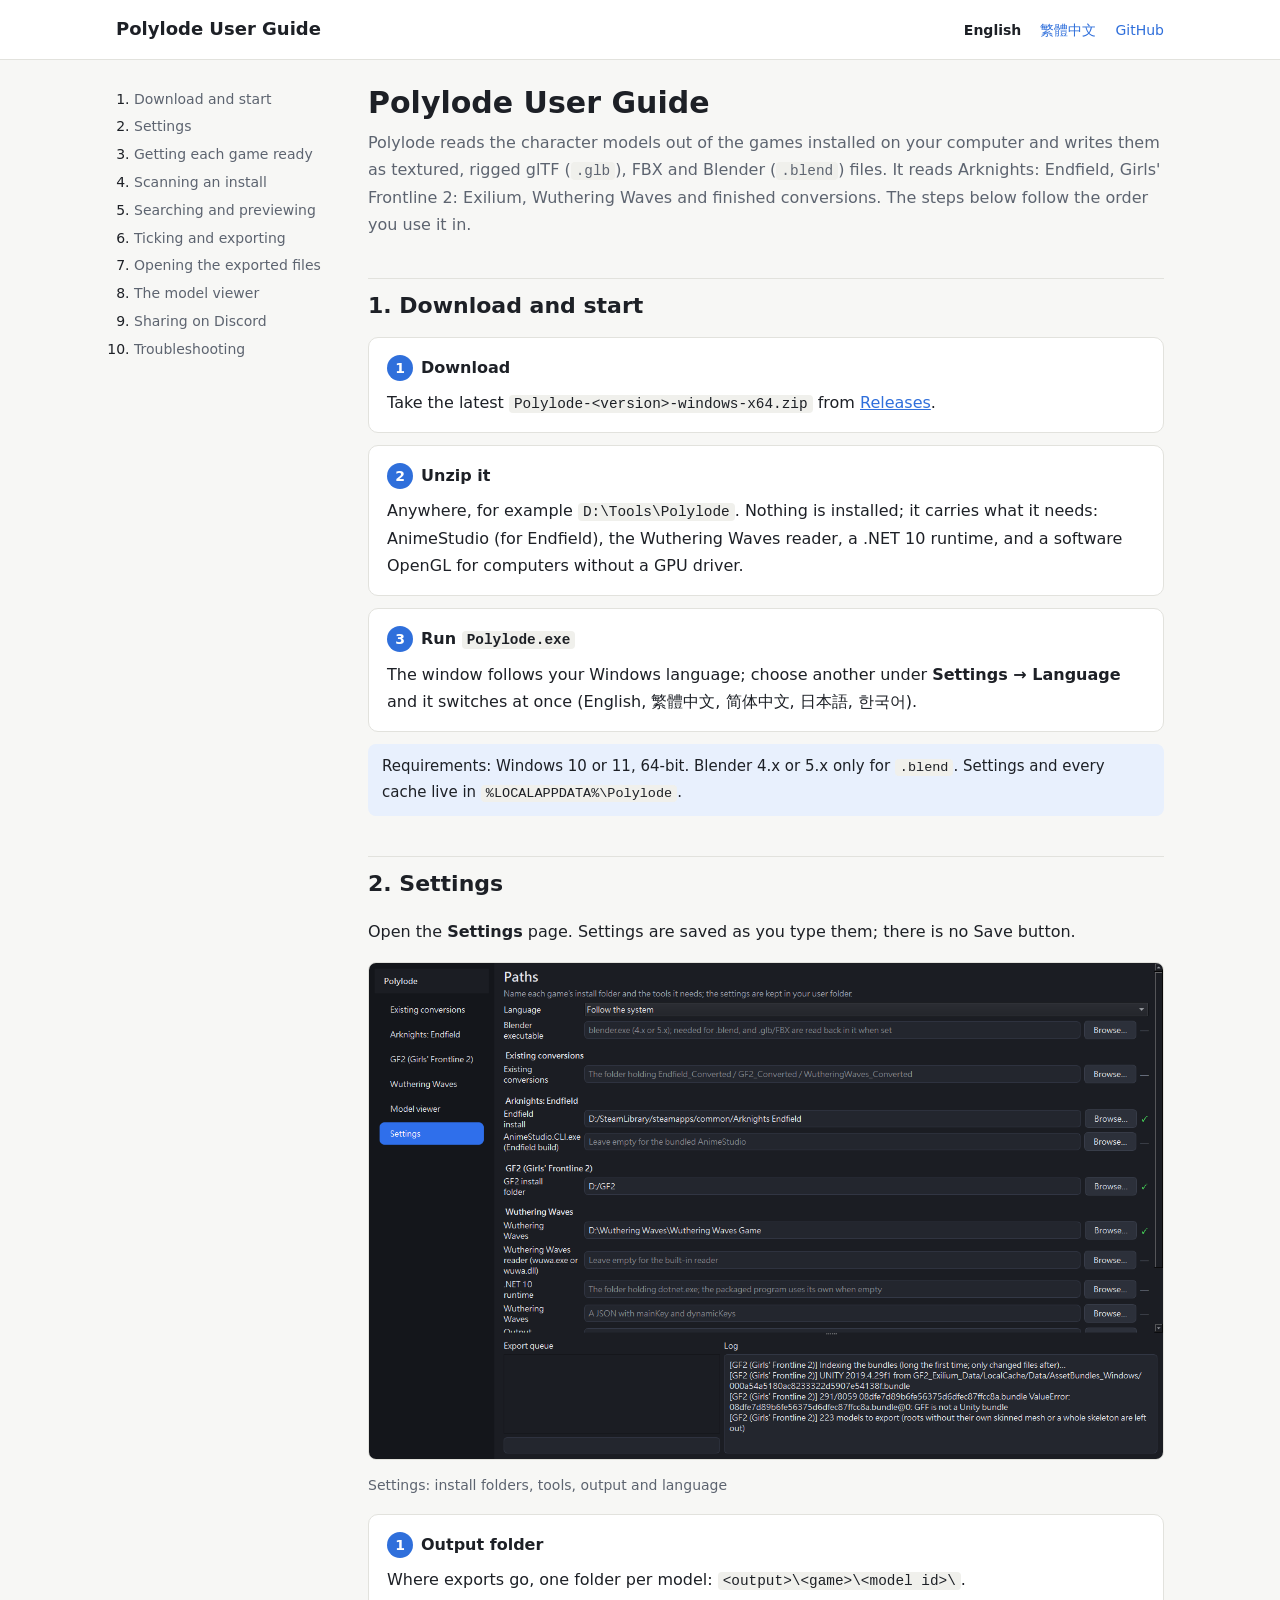
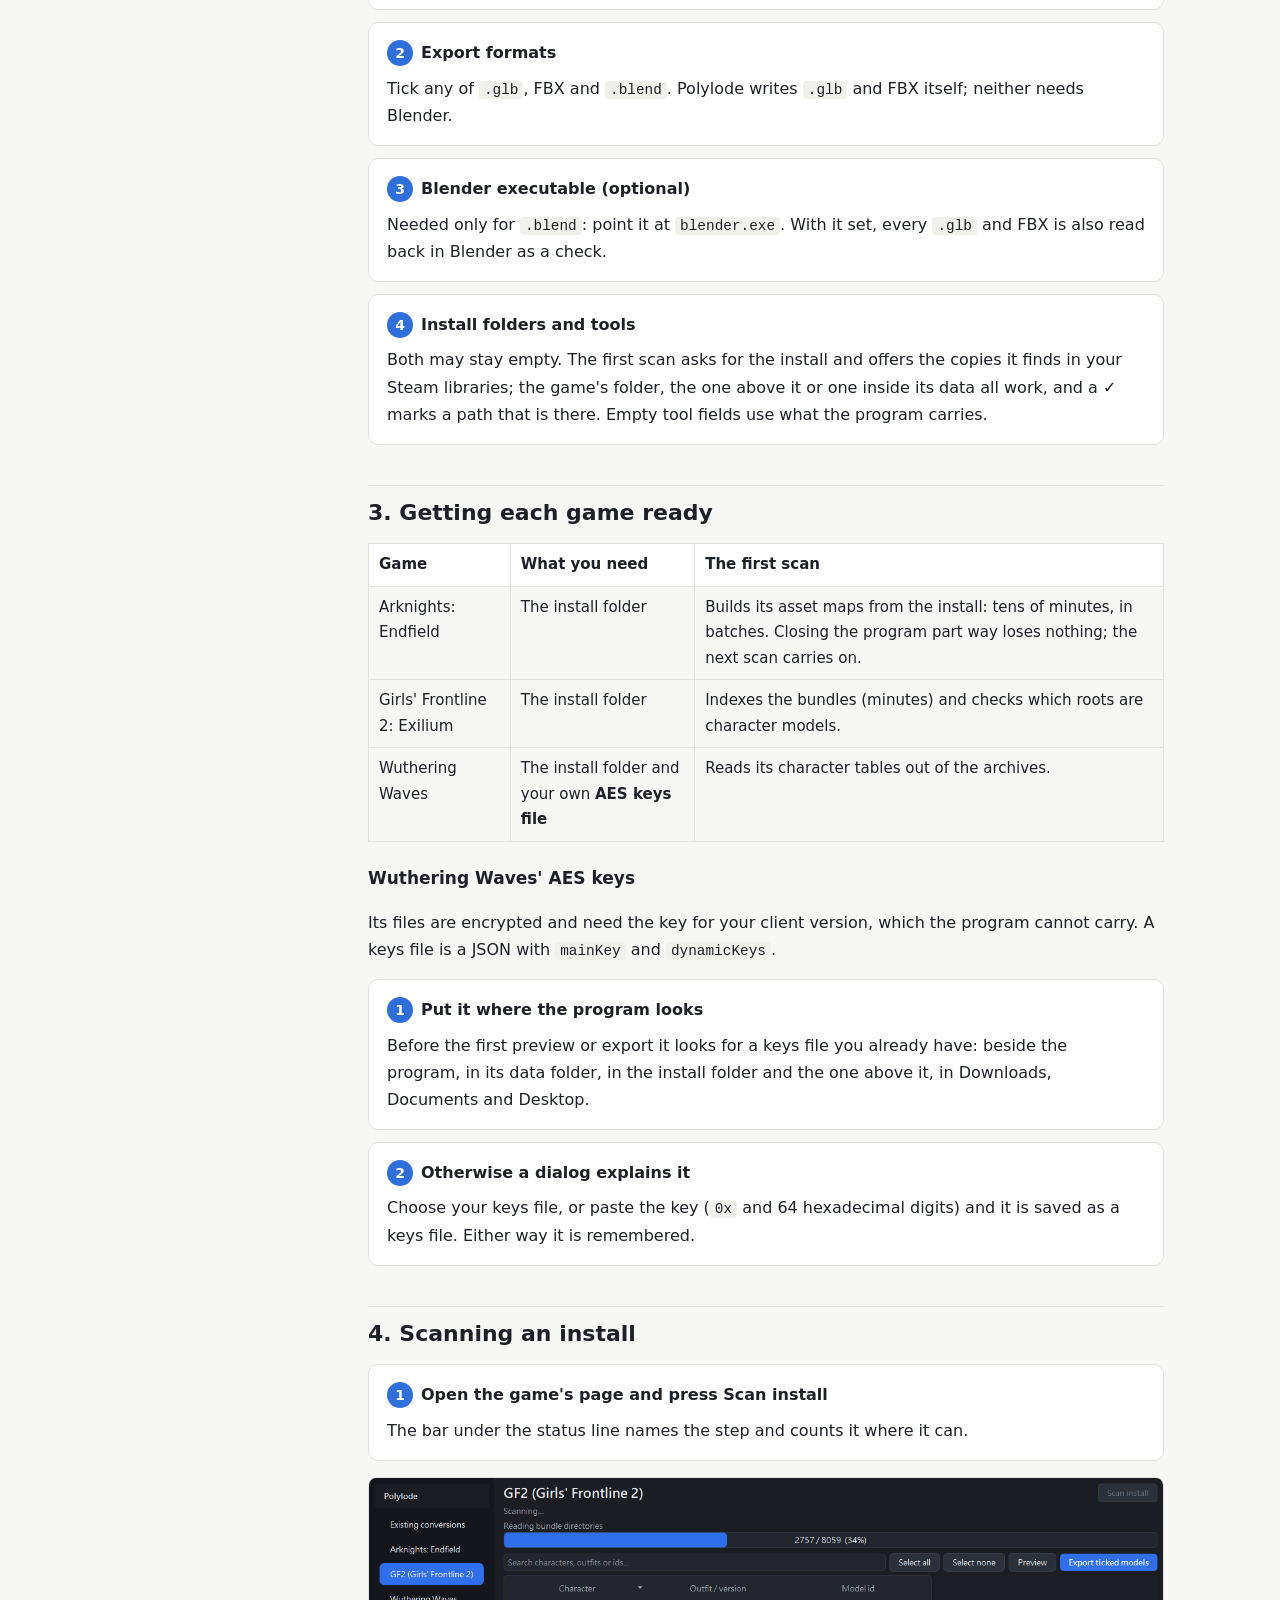
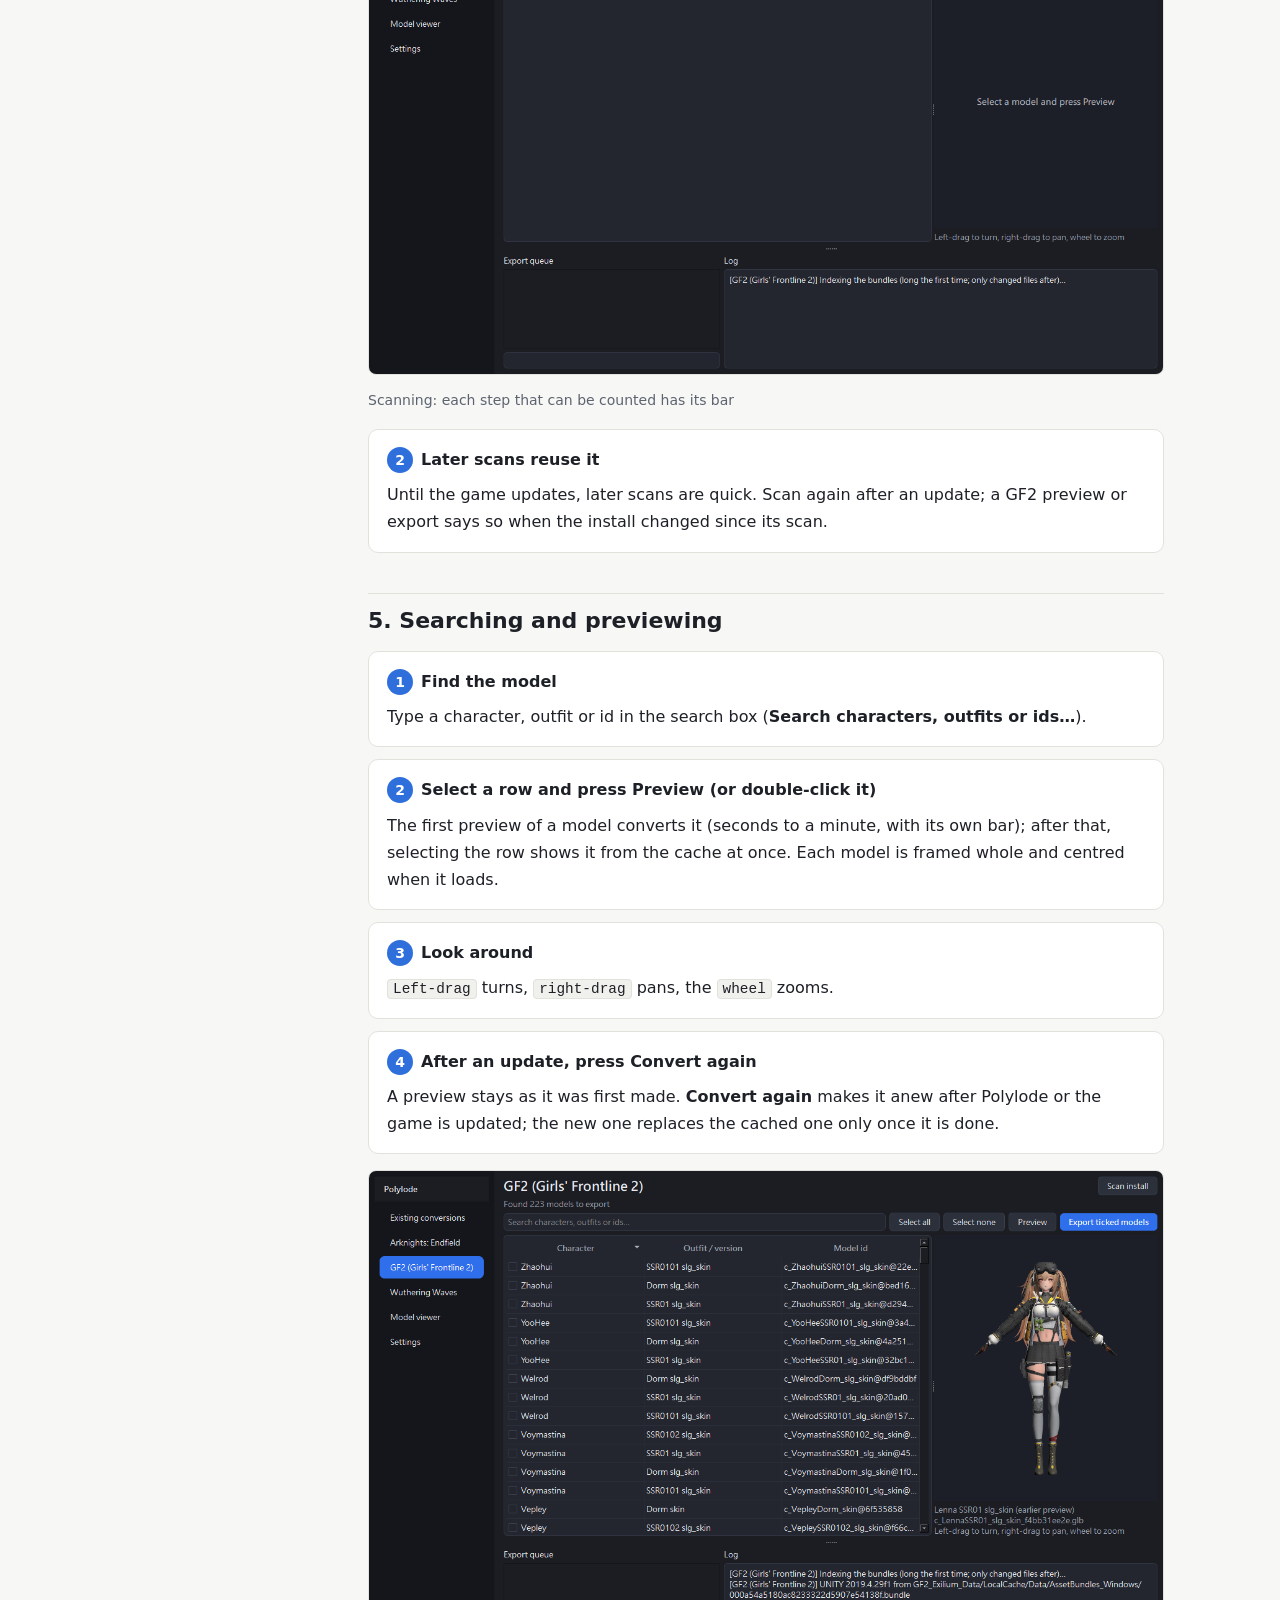
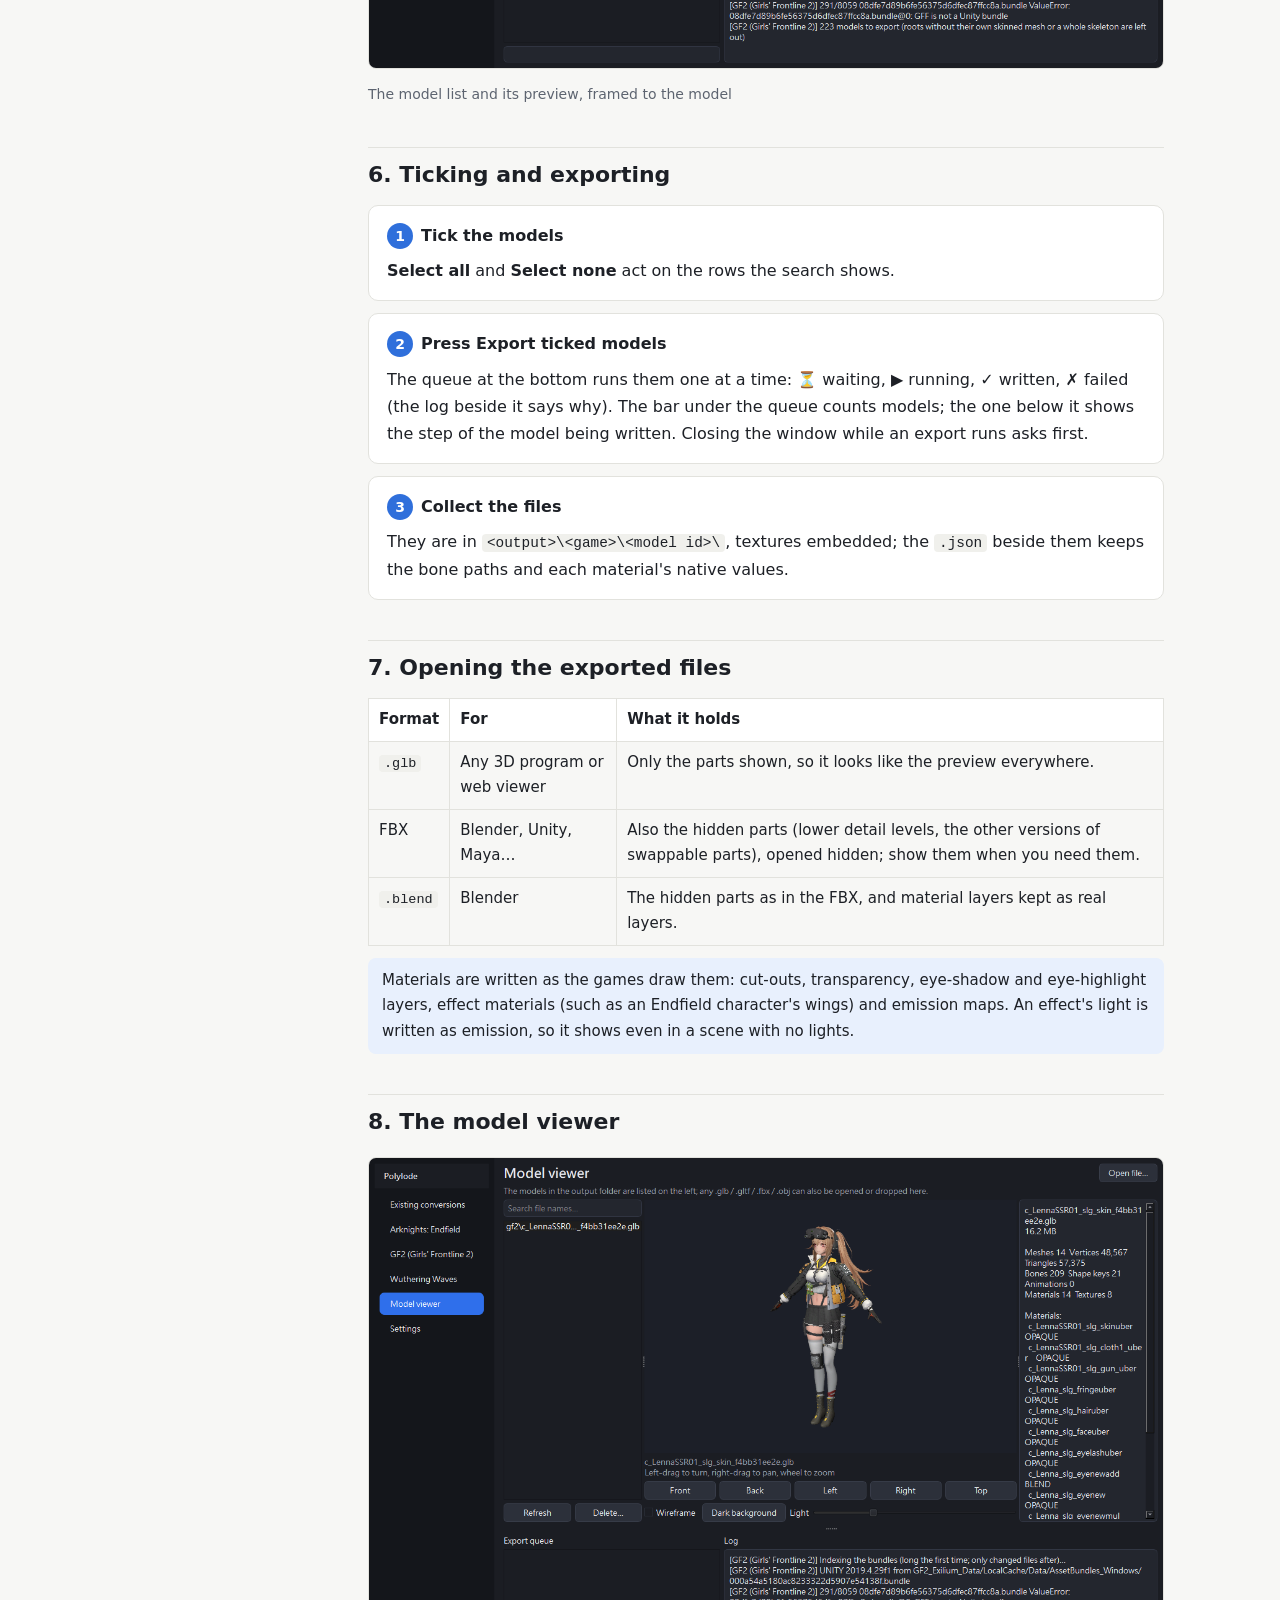
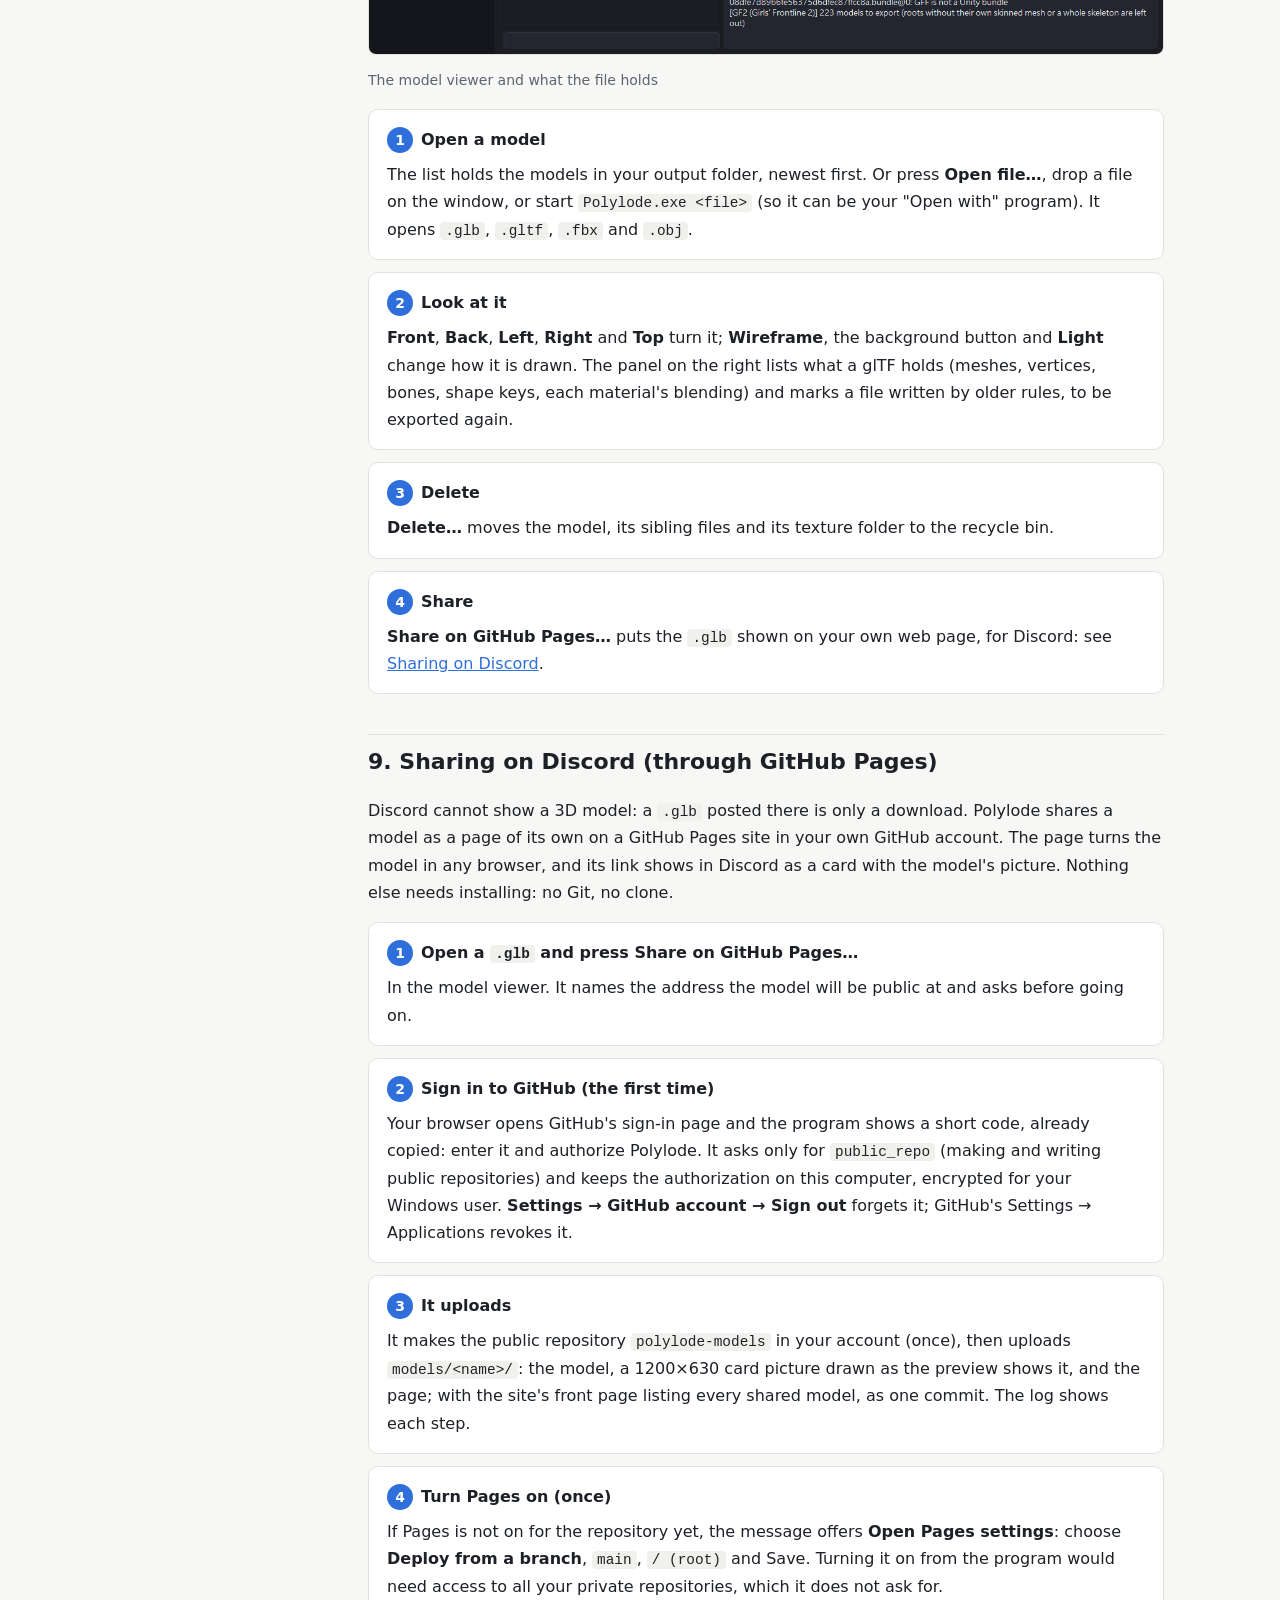
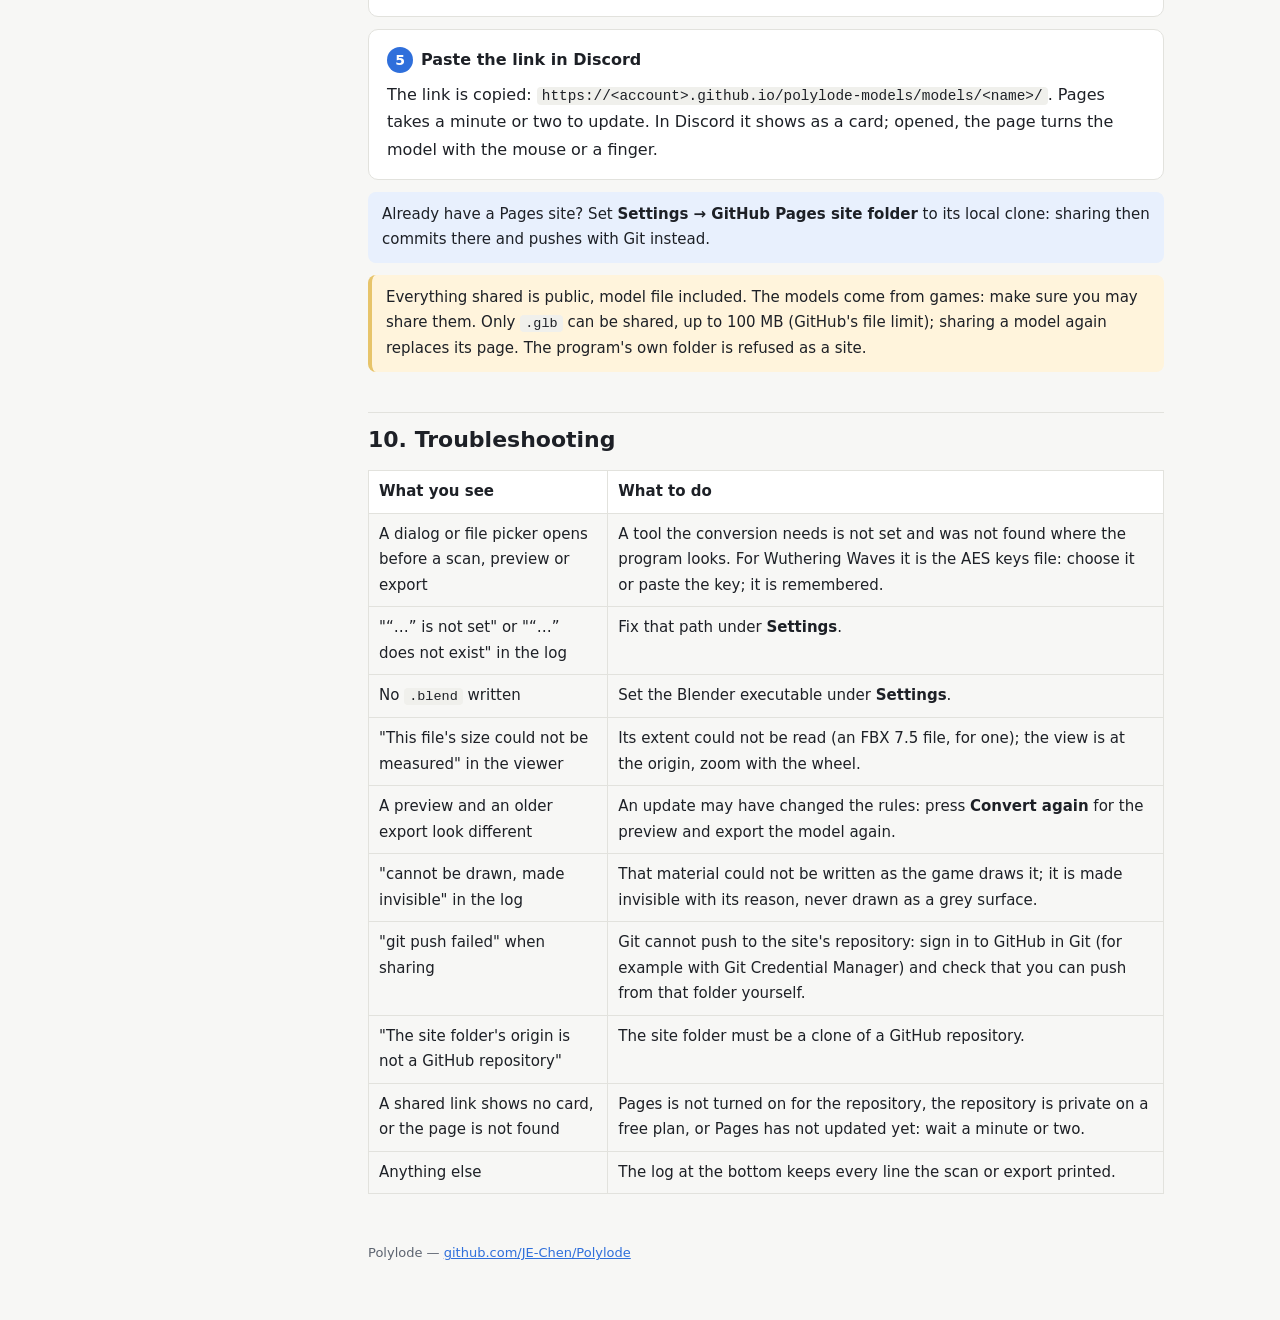
==== docs/index.html @ b1c2cb9d "Share through the user's own GitHub account: sign in, no Git, no clone Sharing needed a clone of a P" ====
<!doctype html>
<html lang="en">
<head>
<meta charset="utf-8">
<meta name="viewport" content="width=device-width, initial-scale=1">
<title>Polylode User Guide</title>
<meta name="description" content="A step-by-step guide to exporting your installed games' character models as glTF, FBX and Blender files with Polylode.">
<link rel="stylesheet" href="assets/guide.css">
</head>
<body>
<header class="top">
  <div class="inner">
    <a class="brand" href="./">Polylode User Guide</a>
    <nav>
      <a class="current" href="./">English</a>
      <a href="zh-TW/">繁體中文</a>
      <a href="https://github.com/JE-Chen/Polylode">GitHub</a>
    </nav>
  </div>
</header>

<div class="layout">
<aside class="toc">
  <ol>
    <li><a href="#download">Download and start</a></li>
    <li><a href="#settings">Settings</a></li>
    <li><a href="#games">Getting each game ready</a></li>
    <li><a href="#scan">Scanning an install</a></li>
    <li><a href="#preview">Searching and previewing</a></li>
    <li><a href="#export">Ticking and exporting</a></li>
    <li><a href="#open">Opening the exported files</a></li>
    <li><a href="#viewer">The model viewer</a></li>
    <li><a href="#share">Sharing on Discord</a></li>
    <li><a href="#trouble">Troubleshooting</a></li>
  </ol>
</aside>

<main>
<h1>Polylode User Guide</h1>
<p class="lead">Polylode reads the character models out of the games installed on your computer and writes them as textured,
rigged glTF (<code>.glb</code>), FBX and Blender (<code>.blend</code>) files. It reads Arknights: Endfield, Girls' Frontline 2: Exilium,
Wuthering Waves and finished conversions. The steps below follow the order you use it in.</p>

<h2 id="download">1. Download and start</h2>
<div class="step"><span class="n">1</span><strong class="title">Download</strong>
  <p>Take the latest <code>Polylode-&lt;version&gt;-windows-x64.zip</code> from <a href="https://github.com/JE-Chen/Polylode/releases">Releases</a>.</p></div>
<div class="step"><span class="n">2</span><strong class="title">Unzip it</strong>
  <p>Anywhere, for example <code>D:\Tools\Polylode</code>. Nothing is installed; it carries what it needs: AnimeStudio (for Endfield),
  the Wuthering Waves reader, a .NET 10 runtime, and a software OpenGL for computers without a GPU driver.</p></div>
<div class="step"><span class="n">3</span><strong class="title">Run <code>Polylode.exe</code></strong>
  <p>The window follows your Windows language; choose another under <span class="ui">Settings → Language</span> and it switches at once
  (English, 繁體中文, 简体中文, 日本語, 한국어).</p></div>
<div class="note">Requirements: Windows 10 or 11, 64-bit. Blender 4.x or 5.x only for <code>.blend</code>. Settings and every cache live in
<code>%LOCALAPPDATA%\Polylode</code>.</div>

<h2 id="settings">2. Settings</h2>
<p>Open the <span class="ui">Settings</span> page. Settings are saved as you type them; there is no Save button.</p>
<figure><img src="images/settings.png" alt="The settings page"><figcaption>Settings: install folders, tools, output and language</figcaption></figure>
<div class="step"><span class="n">1</span><strong class="title">Output folder</strong>
  <p>Where exports go, one folder per model: <code>&lt;output&gt;\&lt;game&gt;\&lt;model id&gt;\</code>.</p></div>
<div class="step"><span class="n">2</span><strong class="title">Export formats</strong>
  <p>Tick any of <code>.glb</code>, FBX and <code>.blend</code>. Polylode writes <code>.glb</code> and FBX itself; neither needs Blender.</p></div>
<div class="step"><span class="n">3</span><strong class="title">Blender executable (optional)</strong>
  <p>Needed only for <code>.blend</code>: point it at <code>blender.exe</code>. With it set, every <code>.glb</code> and FBX is also read back in
  Blender as a check.</p></div>
<div class="step"><span class="n">4</span><strong class="title">Install folders and tools</strong>
  <p>Both may stay empty. The first scan asks for the install and offers the copies it finds in your Steam libraries; the game's folder, the one
  above it or one inside its data all work, and a ✓ marks a path that is there. Empty tool fields use what the program carries.</p></div>

<h2 id="games">3. Getting each game ready</h2>
<table>
  <tr><th>Game</th><th>What you need</th><th>The first scan</th></tr>
  <tr><td>Arknights: Endfield</td><td>The install folder</td><td>Builds its asset maps from the install: tens of minutes, in batches. Closing the program part way loses nothing; the next scan carries on.</td></tr>
  <tr><td>Girls' Frontline 2: Exilium</td><td>The install folder</td><td>Indexes the bundles (minutes) and checks which roots are character models.</td></tr>
  <tr><td>Wuthering Waves</td><td>The install folder and your own <b>AES keys file</b></td><td>Reads its character tables out of the archives.</td></tr>
</table>
<h3>Wuthering Waves' AES keys</h3>
<p>Its files are encrypted and need the key for your client version, which the program cannot carry. A keys file is a JSON with
<code>mainKey</code> and <code>dynamicKeys</code>.</p>
<div class="step"><span class="n">1</span><strong class="title">Put it where the program looks</strong>
  <p>Before the first preview or export it looks for a keys file you already have: beside the program, in its data folder, in the install folder
  and the one above it, in Downloads, Documents and Desktop.</p></div>
<div class="step"><span class="n">2</span><strong class="title">Otherwise a dialog explains it</strong>
  <p>Choose your keys file, or paste the key (<code>0x</code> and 64 hexadecimal digits) and it is saved as a keys file. Either way it is remembered.</p></div>

<h2 id="scan">4. Scanning an install</h2>
<div class="step"><span class="n">1</span><strong class="title">Open the game's page and press <span class="ui">Scan install</span></strong>
  <p>The bar under the status line names the step and counts it where it can.</p></div>
<figure><img src="images/scan.png" alt="Scanning an install"><figcaption>Scanning: each step that can be counted has its bar</figcaption></figure>
<div class="step"><span class="n">2</span><strong class="title">Later scans reuse it</strong>
  <p>Until the game updates, later scans are quick. Scan again after an update; a GF2 preview or export says so when the install changed since its scan.</p></div>

<h2 id="preview">5. Searching and previewing</h2>
<div class="step"><span class="n">1</span><strong class="title">Find the model</strong>
  <p>Type a character, outfit or id in the search box (<span class="ui">Search characters, outfits or ids…</span>).</p></div>
<div class="step"><span class="n">2</span><strong class="title">Select a row and press <span class="ui">Preview</span> (or double-click it)</strong>
  <p>The first preview of a model converts it (seconds to a minute, with its own bar); after that, selecting the row shows it from the cache at once.
  Each model is framed whole and centred when it loads.</p></div>
<div class="step"><span class="n">3</span><strong class="title">Look around</strong>
  <p><kbd>Left-drag</kbd> turns, <kbd>right-drag</kbd> pans, the <kbd>wheel</kbd> zooms.</p></div>
<div class="step"><span class="n">4</span><strong class="title">After an update, press <span class="ui">Convert again</span></strong>
  <p>A preview stays as it was first made. <span class="ui">Convert again</span> makes it anew after Polylode or the game is updated; the new one
  replaces the cached one only once it is done.</p></div>
<figure><img src="images/preview.png" alt="The model list and a preview"><figcaption>The model list and its preview, framed to the model</figcaption></figure>

<h2 id="export">6. Ticking and exporting</h2>
<div class="step"><span class="n">1</span><strong class="title">Tick the models</strong>
  <p><span class="ui">Select all</span> and <span class="ui">Select none</span> act on the rows the search shows.</p></div>
<div class="step"><span class="n">2</span><strong class="title">Press <span class="ui">Export ticked models</span></strong>
  <p>The queue at the bottom runs them one at a time: ⏳ waiting, ▶ running, ✓ written, ✗ failed (the log beside it says why). The bar under the queue
  counts models; the one below it shows the step of the model being written. Closing the window while an export runs asks first.</p></div>
<div class="step"><span class="n">3</span><strong class="title">Collect the files</strong>
  <p>They are in <code>&lt;output&gt;\&lt;game&gt;\&lt;model id&gt;\</code>, textures embedded; the <code>.json</code> beside them keeps the bone paths and
  each material's native values.</p></div>

<h2 id="open">7. Opening the exported files</h2>
<table>
  <tr><th>Format</th><th>For</th><th>What it holds</th></tr>
  <tr><td><code>.glb</code></td><td>Any 3D program or web viewer</td><td>Only the parts shown, so it looks like the preview everywhere.</td></tr>
  <tr><td>FBX</td><td>Blender, Unity, Maya…</td><td>Also the hidden parts (lower detail levels, the other versions of swappable parts), opened hidden; show them when you need them.</td></tr>
  <tr><td><code>.blend</code></td><td>Blender</td><td>The hidden parts as in the FBX, and material layers kept as real layers.</td></tr>
</table>
<div class="note">Materials are written as the games draw them: cut-outs, transparency, eye-shadow and eye-highlight layers, effect materials (such as an
Endfield character's wings) and emission maps. An effect's light is written as emission, so it shows even in a scene with no lights.</div>

<h2 id="viewer">8. The model viewer</h2>
<figure><img src="images/viewer.png" alt="The model viewer"><figcaption>The model viewer and what the file holds</figcaption></figure>
<div class="step"><span class="n">1</span><strong class="title">Open a model</strong>
  <p>The list holds the models in your output folder, newest first. Or press <span class="ui">Open file…</span>, drop a file on the window, or start
  <code>Polylode.exe &lt;file&gt;</code> (so it can be your "Open with" program). It opens <code>.glb</code>, <code>.gltf</code>, <code>.fbx</code> and <code>.obj</code>.</p></div>
<div class="step"><span class="n">2</span><strong class="title">Look at it</strong>
  <p><span class="ui">Front</span>, <span class="ui">Back</span>, <span class="ui">Left</span>, <span class="ui">Right</span> and <span class="ui">Top</span> turn it;
  <span class="ui">Wireframe</span>, the background button and <span class="ui">Light</span> change how it is drawn. The panel on the right lists what a glTF holds
  (meshes, vertices, bones, shape keys, each material's blending) and marks a file written by older rules, to be exported again.</p></div>
<div class="step"><span class="n">3</span><strong class="title">Delete</strong>
  <p><span class="ui">Delete…</span> moves the model, its sibling files and its texture folder to the recycle bin.</p></div>
<div class="step"><span class="n">4</span><strong class="title">Share</strong>
  <p><span class="ui">Share on GitHub Pages…</span> puts the <code>.glb</code> shown on your own web page, for Discord: see
  <a href="#share">Sharing on Discord</a>.</p></div>

<h2 id="share">9. Sharing on Discord (through GitHub Pages)</h2>
<p>Discord cannot show a 3D model: a <code>.glb</code> posted there is only a download. Polylode shares a model as a page of its own on a
GitHub Pages site in your own GitHub account. The page turns the model in any browser, and its link shows in Discord as a card with the
model's picture. Nothing else needs installing: no Git, no clone.</p>
<div class="step"><span class="n">1</span><strong class="title">Open a <code>.glb</code> and press <span class="ui">Share on GitHub Pages…</span></strong>
  <p>In the model viewer. It names the address the model will be public at and asks before going on.</p></div>
<div class="step"><span class="n">2</span><strong class="title">Sign in to GitHub (the first time)</strong>
  <p>Your browser opens GitHub's sign-in page and the program shows a short code, already copied: enter it and authorize Polylode. It asks
  only for <code>public_repo</code> (making and writing public repositories) and keeps the authorization on this computer, encrypted for
  your Windows user. <span class="ui">Settings → GitHub account → Sign out</span> forgets it; GitHub's Settings → Applications revokes it.</p></div>
<div class="step"><span class="n">3</span><strong class="title">It uploads</strong>
  <p>It makes the public repository <code>polylode-models</code> in your account (once), then uploads <code>models/&lt;name&gt;/</code>: the
  model, a 1200×630 card picture drawn as the preview shows it, and the page; with the site's front page listing every shared model, as one
  commit. The log shows each step.</p></div>
<div class="step"><span class="n">4</span><strong class="title">Turn Pages on (once)</strong>
  <p>If Pages is not on for the repository yet, the message offers <span class="ui">Open Pages settings</span>: choose
  <span class="ui">Deploy from a branch</span>, <code>main</code>, <code>/ (root)</code> and Save. Turning it on from the program would need
  access to all your private repositories, which it does not ask for.</p></div>
<div class="step"><span class="n">5</span><strong class="title">Paste the link in Discord</strong>
  <p>The link is copied: <code>https://&lt;account&gt;.github.io/polylode-models/models/&lt;name&gt;/</code>. Pages takes a minute or two to
  update. In Discord it shows as a card; opened, the page turns the model with the mouse or a finger.</p></div>
<div class="note">Already have a Pages site? Set <span class="ui">Settings → GitHub Pages site folder</span> to its local clone: sharing then
commits there and pushes with Git instead.</div>
<div class="warn">Everything shared is public, model file included. The models come from games: make sure you may share them. Only
<code>.glb</code> can be shared, up to 100 MB (GitHub's file limit); sharing a model again replaces its page. The program's own folder is
refused as a site.</div>

<h2 id="trouble">10. Troubleshooting</h2>
<table>
  <tr><th>What you see</th><th>What to do</th></tr>
  <tr><td>A dialog or file picker opens before a scan, preview or export</td><td>A tool the conversion needs is not set and was not found where the program looks. For Wuthering Waves it is the AES keys file: choose it or paste the key; it is remembered.</td></tr>
  <tr><td>"“…” is not set" or "“…” does not exist" in the log</td><td>Fix that path under <span class="ui">Settings</span>.</td></tr>
  <tr><td>No <code>.blend</code> written</td><td>Set the Blender executable under <span class="ui">Settings</span>.</td></tr>
  <tr><td>"This file's size could not be measured" in the viewer</td><td>Its extent could not be read (an FBX 7.5 file, for one); the view is at the origin, zoom with the wheel.</td></tr>
  <tr><td>A preview and an older export look different</td><td>An update may have changed the rules: press <span class="ui">Convert again</span> for the preview and export the model again.</td></tr>
  <tr><td>"cannot be drawn, made invisible" in the log</td><td>That material could not be written as the game draws it; it is made invisible with its reason, never drawn as a grey surface.</td></tr>
  <tr><td>"git push failed" when sharing</td><td>Git cannot push to the site's repository: sign in to GitHub in Git (for example with
  Git Credential Manager) and check that you can push from that folder yourself.</td></tr>
  <tr><td>"The site folder's origin is not a GitHub repository"</td><td>The site folder must be a clone of a GitHub repository.</td></tr>
  <tr><td>A shared link shows no card, or the page is not found</td><td>Pages is not turned on for the repository, the repository is
  private on a free plan, or Pages has not updated yet: wait a minute or two.</td></tr>
  <tr><td>Anything else</td><td>The log at the bottom keeps every line the scan or export printed.</td></tr>
</table>

<footer>Polylode — <a href="https://github.com/JE-Chen/Polylode">github.com/JE-Chen/Polylode</a></footer>
</main>
</div>
</body>
</html>
---- docs/assets/guide.css ----
:root {
  --bg: #f7f7f5;
  --panel: #ffffff;
  --text: #1d2026;
  --muted: #5d6470;
  --line: #e2e2dd;
  --accent: #2f6fdb;
  --accent-soft: #e8f0fd;
  --warn-soft: #fff4dc;
  --warn-line: #e7c46a;
  --code: #f0f0ec;
}

@media (prefers-color-scheme: dark) {
  :root {
    --bg: #15171c;
    --panel: #1d2027;
    --text: #e6e8ec;
    --muted: #9aa2ae;
    --line: #2f333c;
    --accent: #6c9ef8;
    --accent-soft: #1f2a40;
    --warn-soft: #2e2715;
    --warn-line: #8a6d24;
    --code: #262a32;
  }
}

* { box-sizing: border-box; }

body {
  margin: 0;
  background: var(--bg);
  color: var(--text);
  font: 16px/1.7 system-ui, -apple-system, "Segoe UI", "Noto Sans TC", "Microsoft JhengHei", sans-serif;
}

a { color: var(--accent); }

header.top {
  border-bottom: 1px solid var(--line);
  background: var(--panel);
}

header.top .inner {
  max-width: 1080px;
  margin: 0 auto;
  padding: 14px 16px;
  display: flex;
  align-items: center;
  justify-content: space-between;
  gap: 12px;
  flex-wrap: wrap;
}

header.top .brand { font-weight: 700; font-size: 18px; text-decoration: none; color: var(--text); }
header.top nav a { margin-left: 14px; text-decoration: none; font-size: 14px; }
header.top nav a.current { color: var(--text); font-weight: 600; }

.layout {
  max-width: 1080px;
  margin: 0 auto;
  padding: 24px 16px 64px;
  display: grid;
  grid-template-columns: 220px minmax(0, 1fr);
  gap: 32px;
}

aside.toc { position: sticky; top: 16px; align-self: start; font-size: 14px; }
aside.toc ol { padding-left: 18px; margin: 0; }
aside.toc li { margin: 4px 0; }
aside.toc a { text-decoration: none; color: var(--muted); }
aside.toc a:hover { color: var(--accent); }

main h1 { font-size: 30px; line-height: 1.25; margin: 0 0 8px; }
main .lead { color: var(--muted); margin: 0 0 24px; }
main h2 {
  font-size: 22px;
  margin: 40px 0 12px;
  padding-top: 8px;
  border-top: 1px solid var(--line);
  scroll-margin-top: 16px;
}
main h3 { font-size: 17px; margin: 22px 0 8px; }

.step {
  background: var(--panel);
  border: 1px solid var(--line);
  border-radius: 10px;
  padding: 16px 18px;
  margin: 12px 0;
}

.step .n {
  display: inline-block;
  min-width: 26px;
  height: 26px;
  line-height: 26px;
  text-align: center;
  border-radius: 13px;
  background: var(--accent);
  color: #fff;
  font-size: 14px;
  font-weight: 700;
  margin-right: 8px;
}

.step strong.title { font-size: 16px; }
.step p { margin: 8px 0 0; }

.note, .warn {
  border-radius: 8px;
  padding: 10px 14px;
  margin: 12px 0;
  font-size: 15px;
}
.note { background: var(--accent-soft); }
.warn { background: var(--warn-soft); border-left: 4px solid var(--warn-line); }

figure { margin: 16px 0; }
figure img {
  width: 100%;
  height: auto;
  border: 1px solid var(--line);
  border-radius: 8px;
  background: #1e2129;
}
figcaption { color: var(--muted); font-size: 14px; margin-top: 6px; }

kbd, code {
  font-family: ui-monospace, "Cascadia Mono", Consolas, monospace;
  font-size: 0.9em;
  background: var(--code);
  border-radius: 4px;
  padding: 1px 5px;
}
kbd { border: 1px solid var(--line); }

table { border-collapse: collapse; width: 100%; font-size: 15px; margin: 12px 0; }
th, td { border: 1px solid var(--line); padding: 8px 10px; text-align: left; vertical-align: top; }
th { background: var(--panel); }

.ui { font-weight: 600; }

footer { color: var(--muted); font-size: 13px; margin-top: 48px; }

@media (max-width: 760px) {
  .layout { grid-template-columns: minmax(0, 1fr); }
  aside.toc { position: static; }
  header.top nav a { margin: 0 12px 0 0; }
}
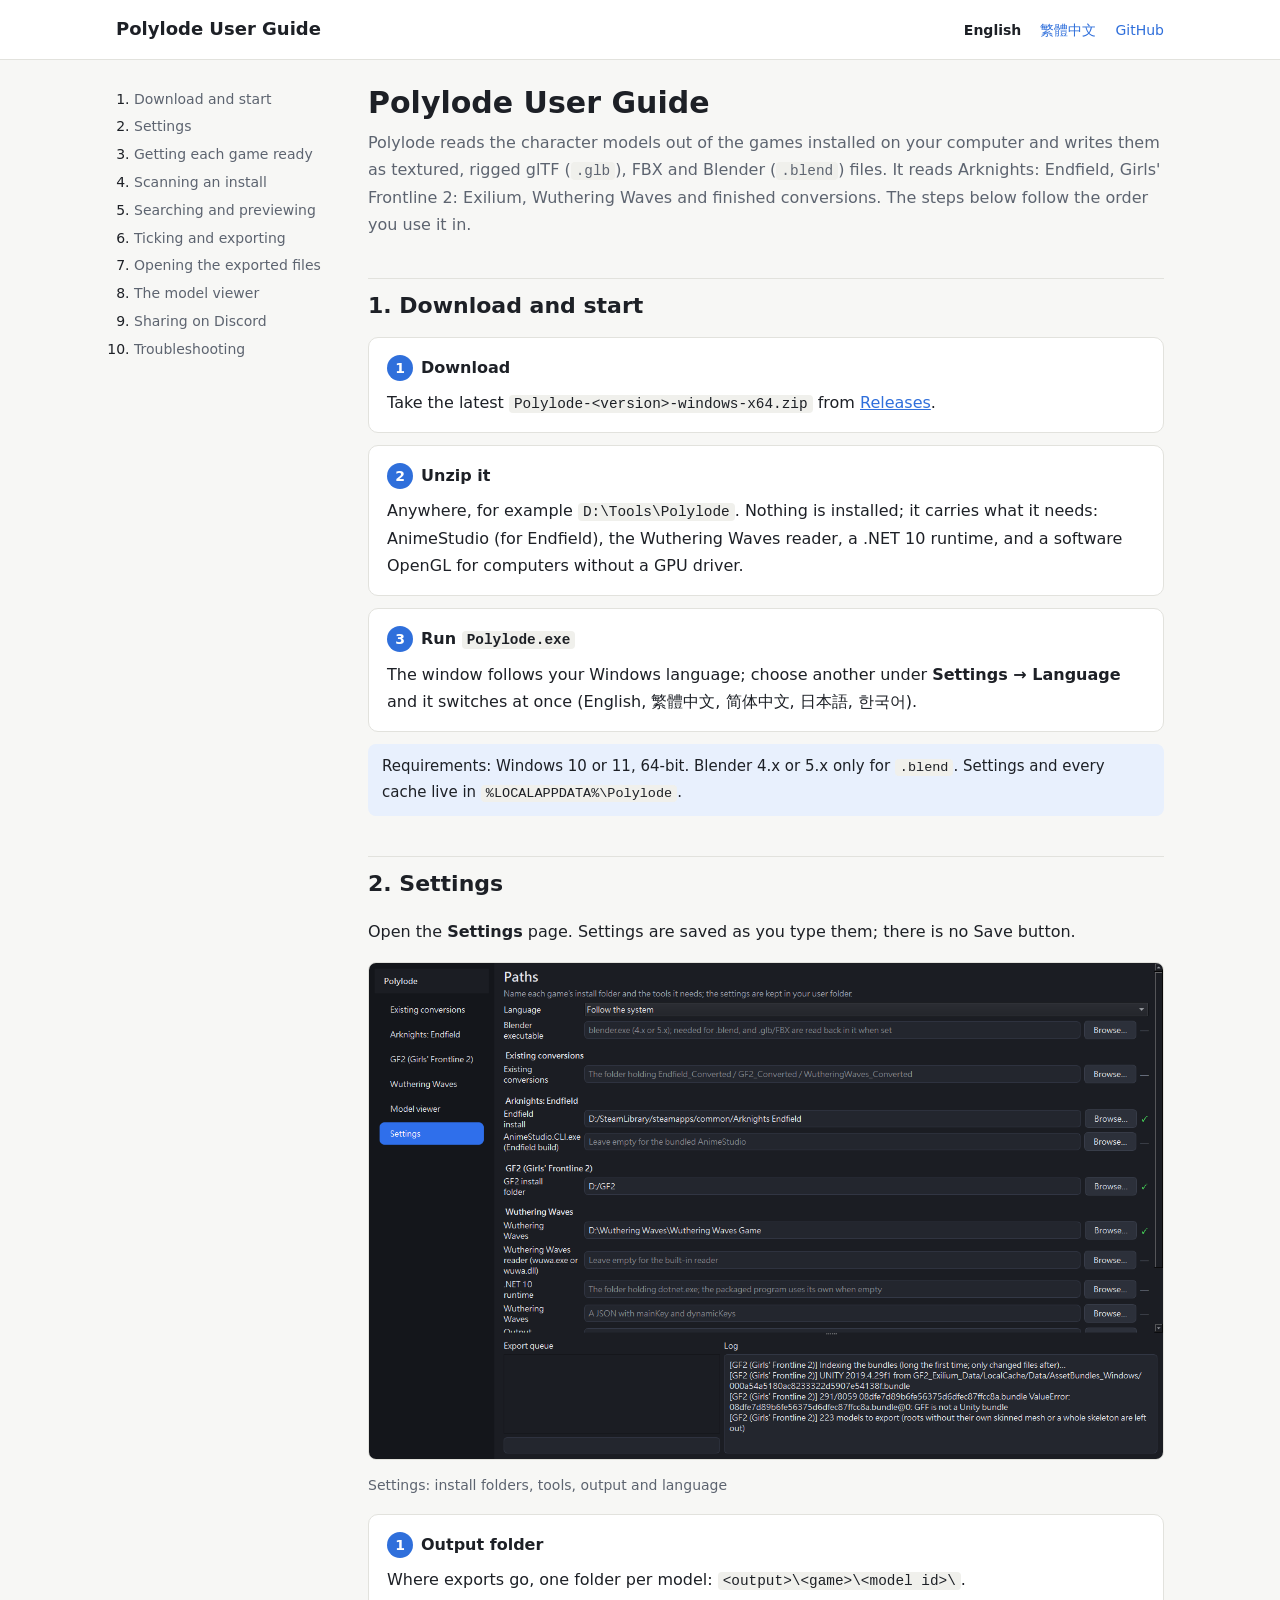
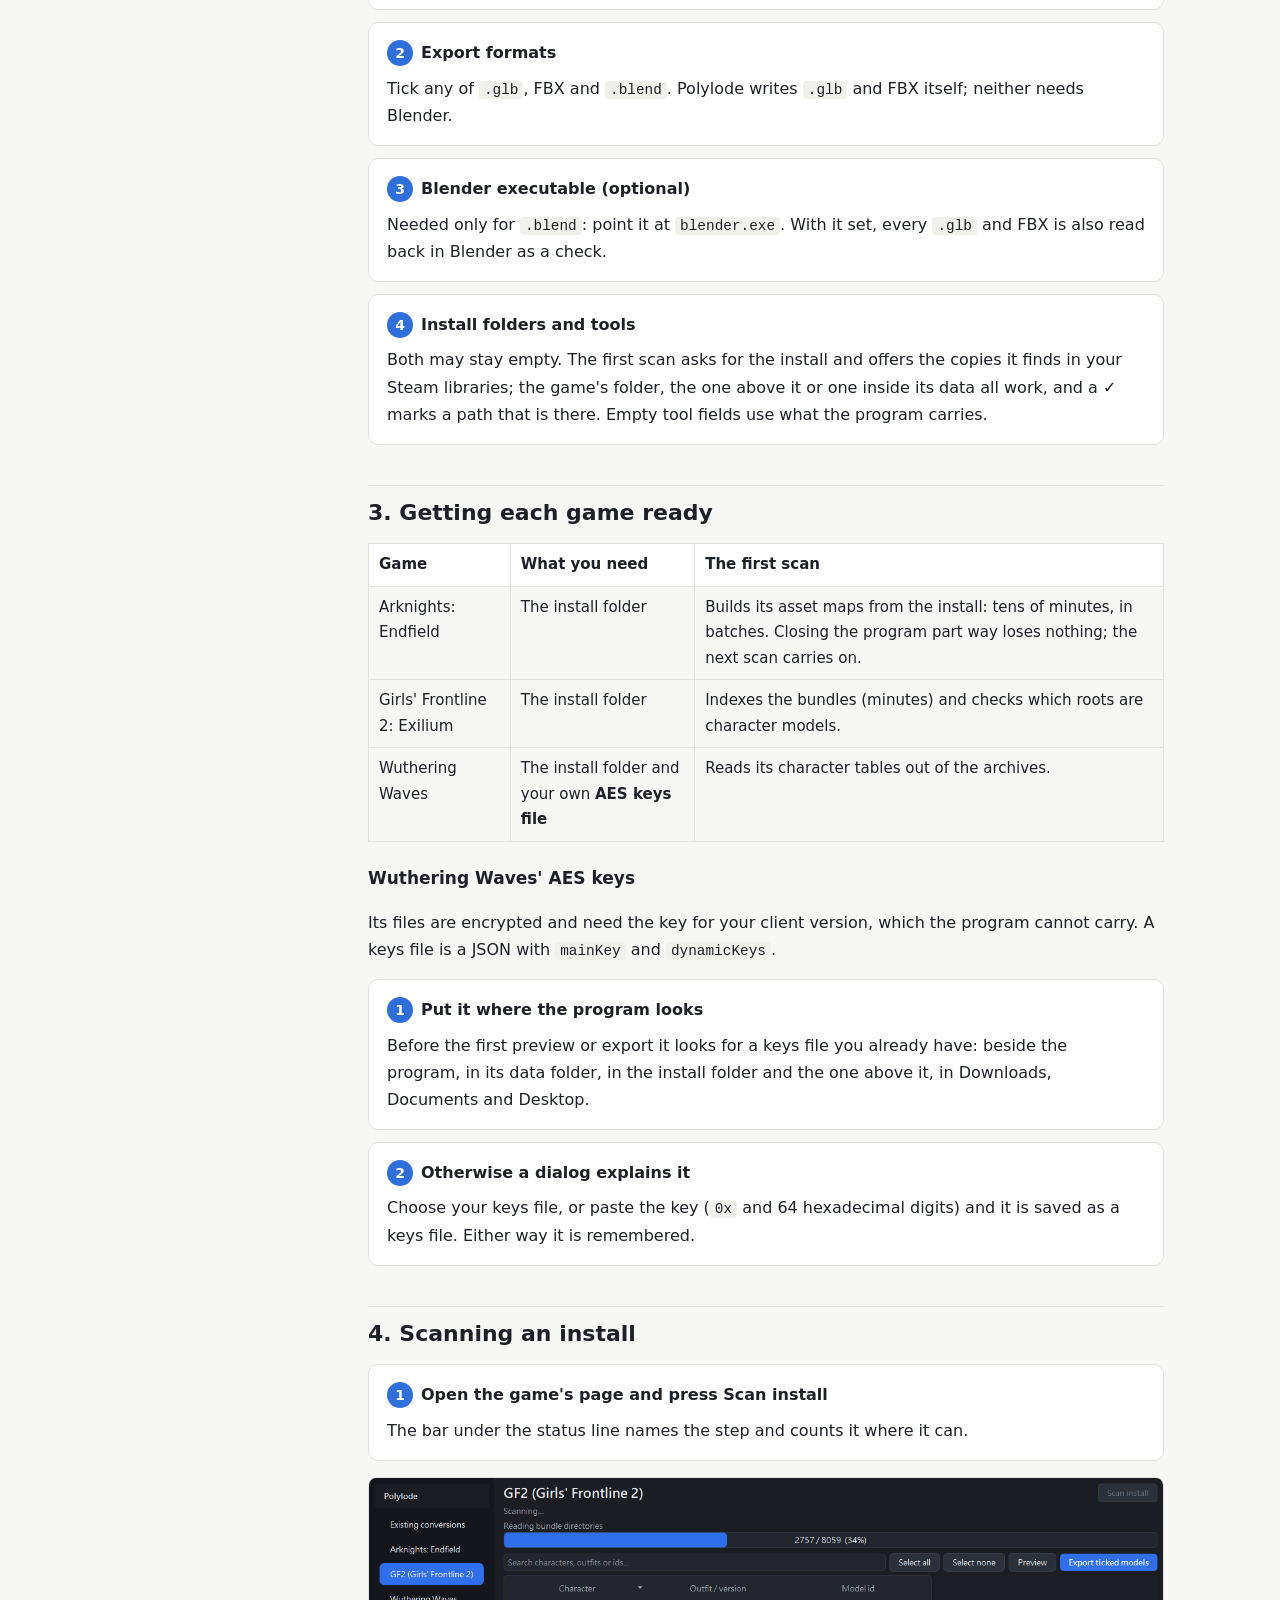
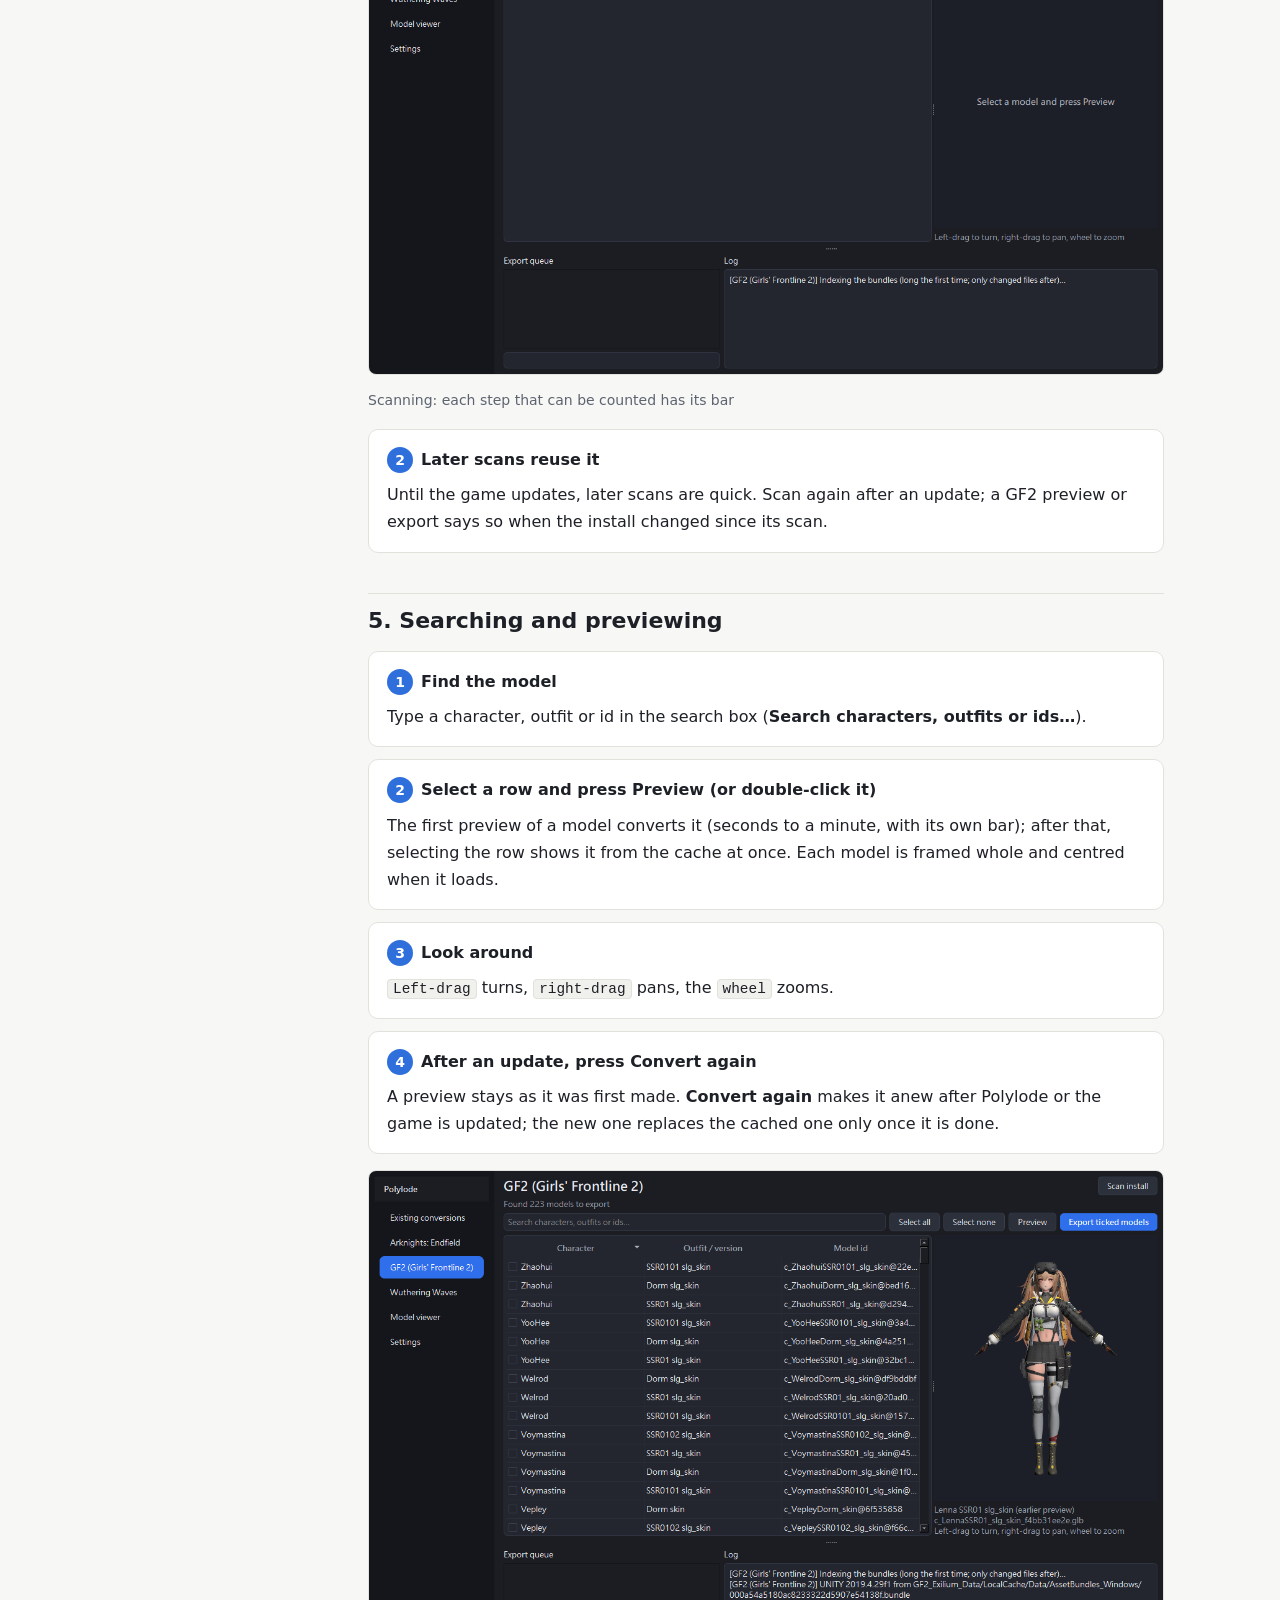
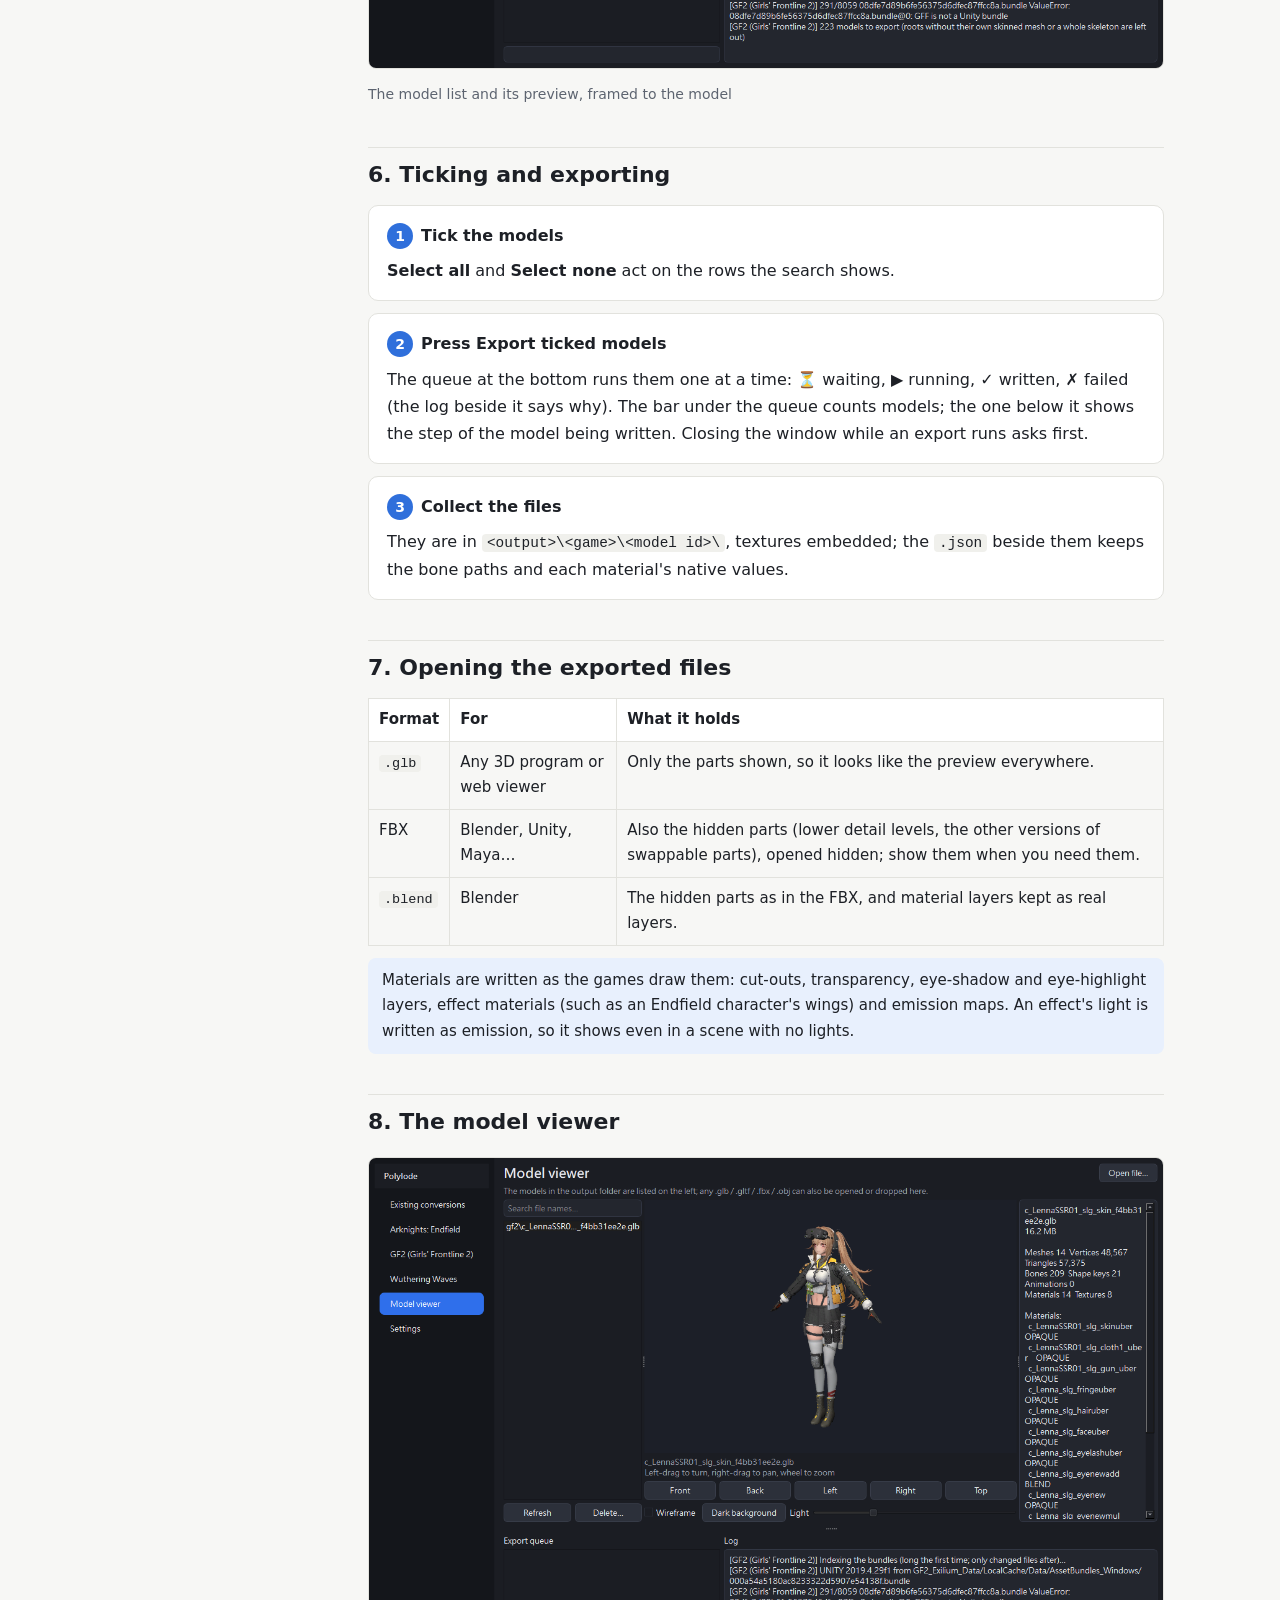
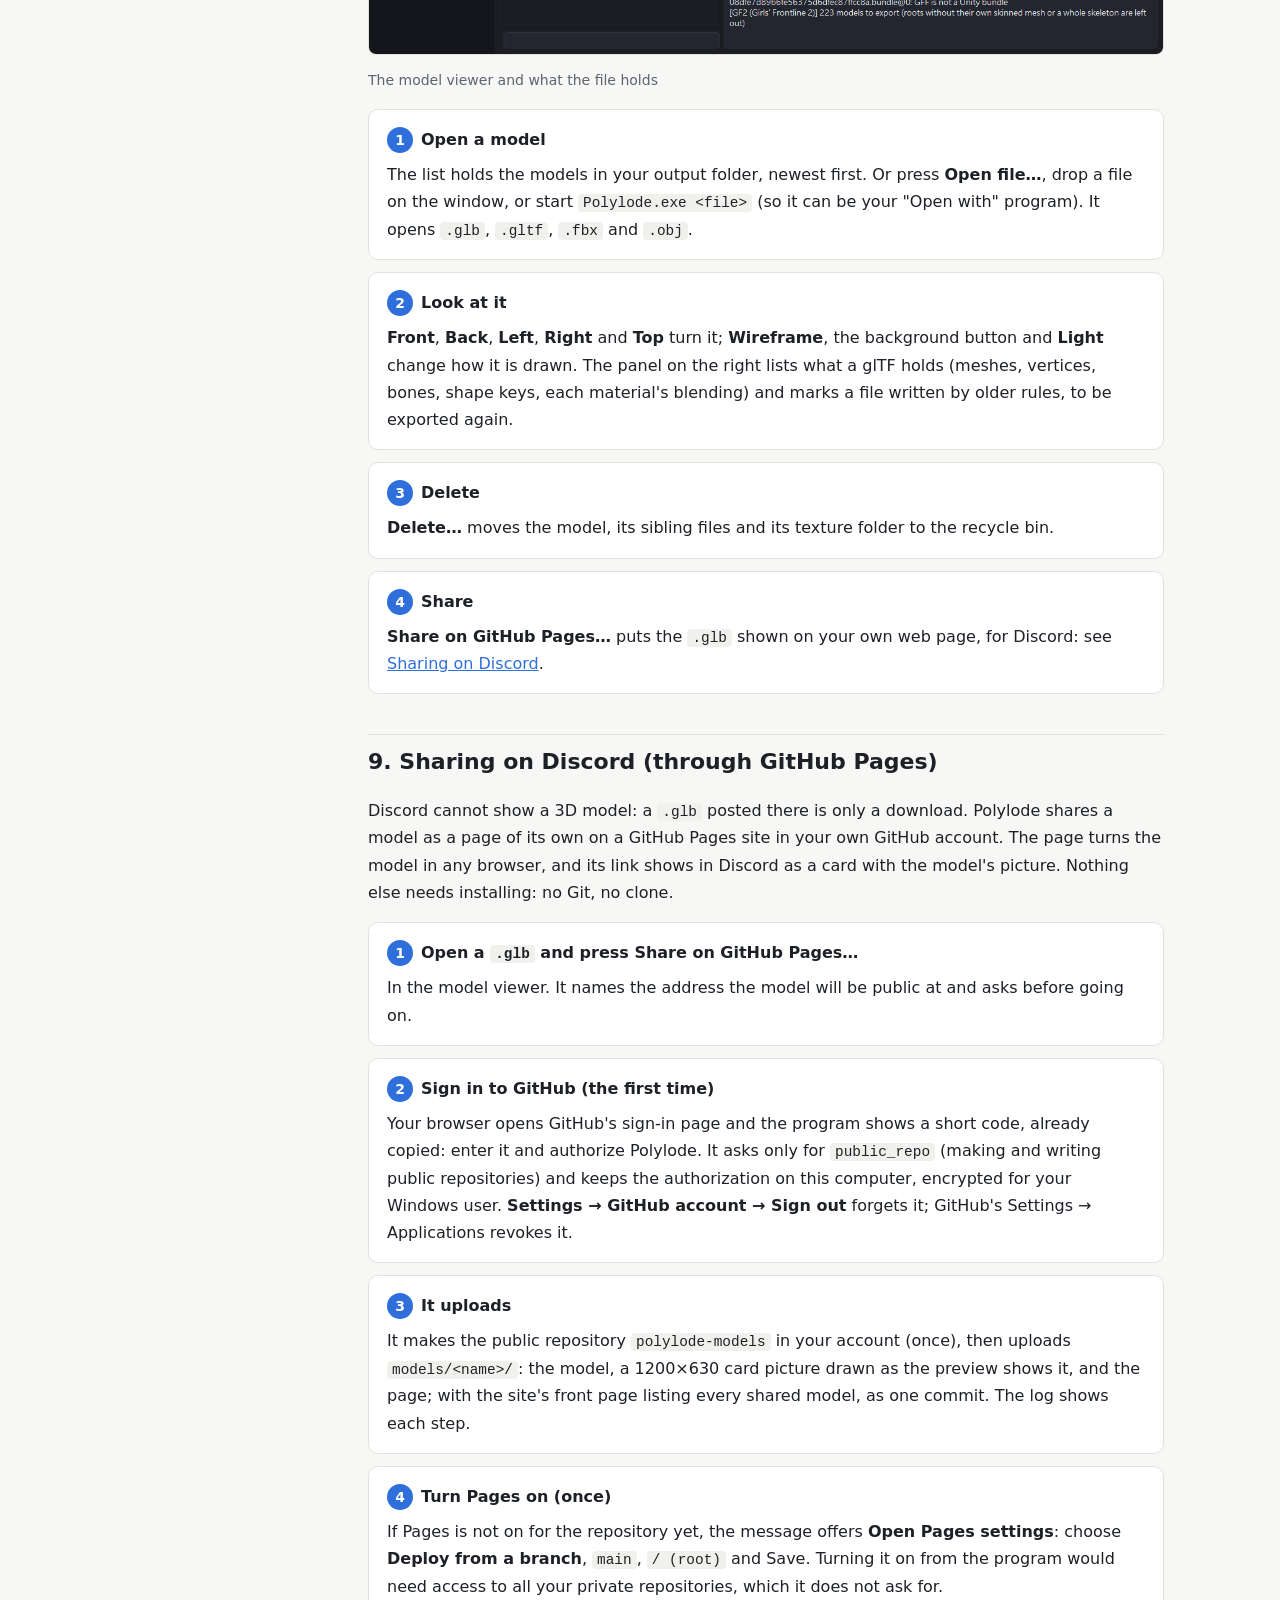
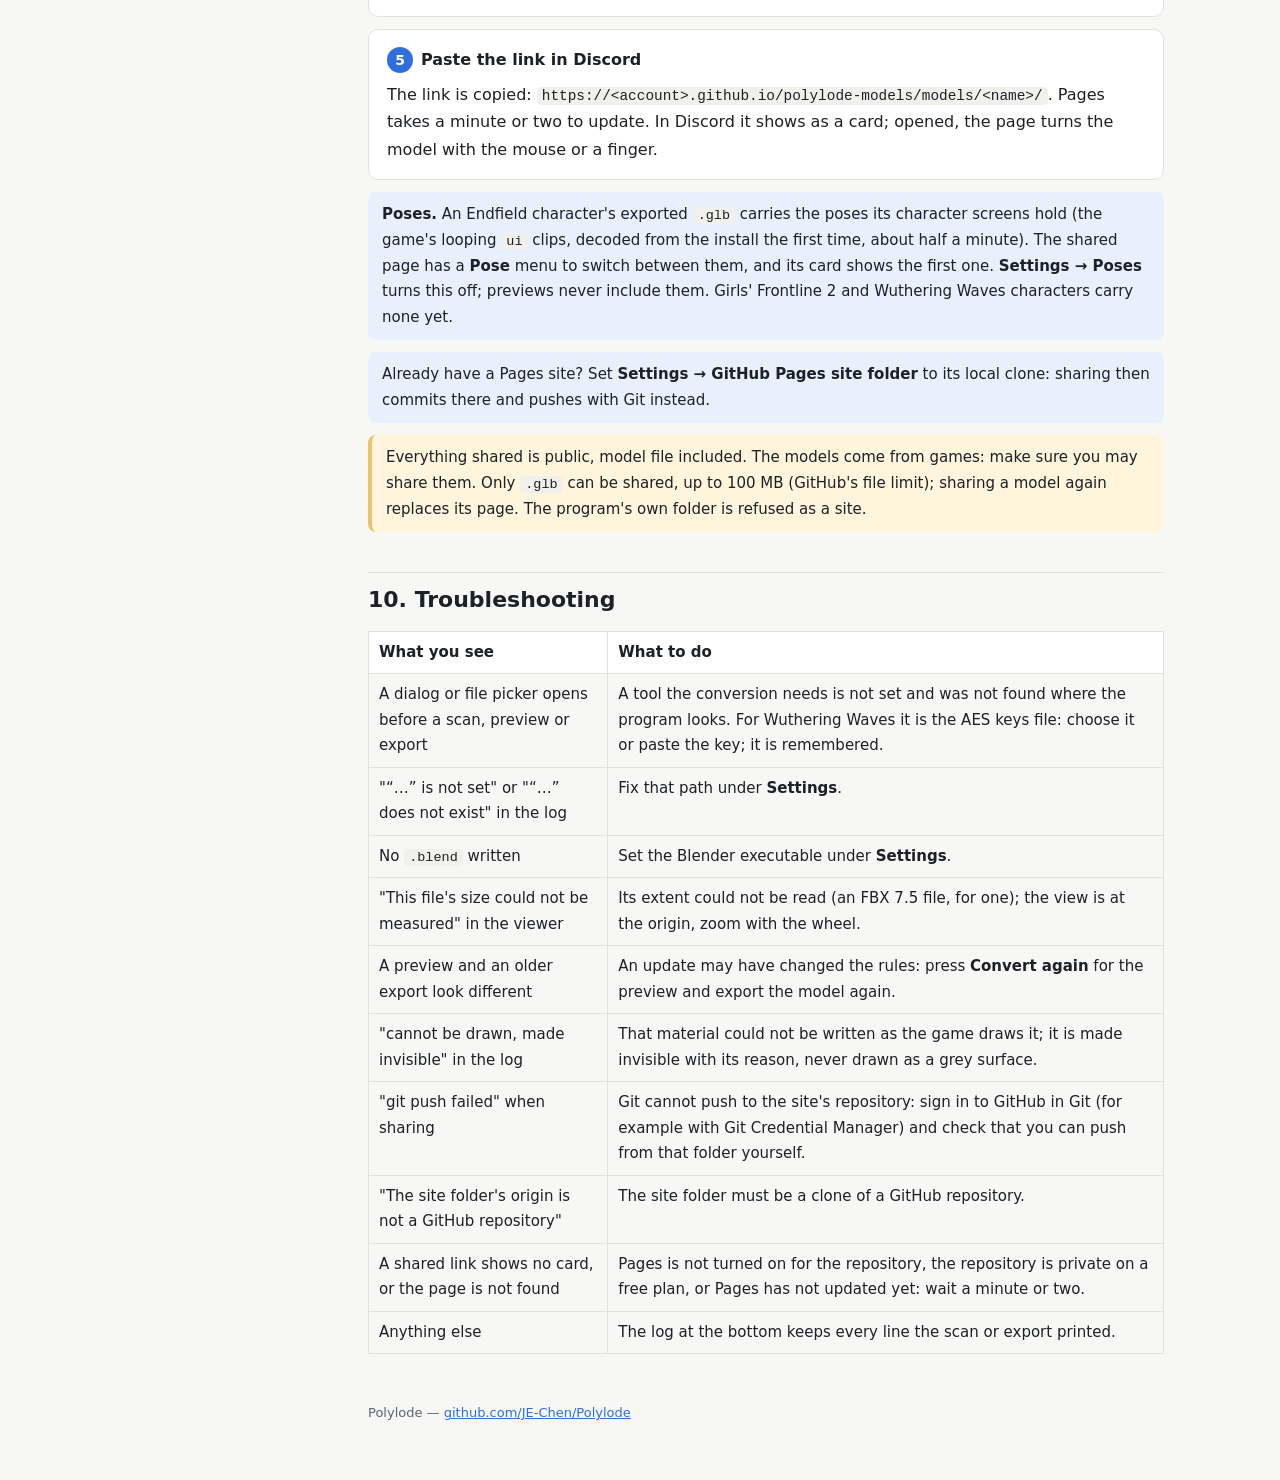
==== commit 9ef1beb6: "Write an Endfield character's display poses into its .glb; switch them on the shared page The game's" ====
--- a/docs/index.html
+++ b/docs/index.html
@@ -159,6 +159,10 @@
 <div class="step"><span class="n">5</span><strong class="title">Paste the link in Discord</strong>
   <p>The link is copied: <code>https://&lt;account&gt;.github.io/polylode-models/models/&lt;name&gt;/</code>. Pages takes a minute or two to
   update. In Discord it shows as a card; opened, the page turns the model with the mouse or a finger.</p></div>
+<div class="note"><b>Poses.</b> An Endfield character's exported <code>.glb</code> carries the poses its character screens hold (the
+game's looping <code>ui</code> clips, decoded from the install the first time, about half a minute). The shared page has a
+<span class="ui">Pose</span> menu to switch between them, and its card shows the first one. <span class="ui">Settings → Poses</span>
+turns this off; previews never include them. Girls' Frontline 2 and Wuthering Waves characters carry none yet.</div>
 <div class="note">Already have a Pages site? Set <span class="ui">Settings → GitHub Pages site folder</span> to its local clone: sharing then
 commits there and pushes with Git instead.</div>
 <div class="warn">Everything shared is public, model file included. The models come from games: make sure you may share them. Only
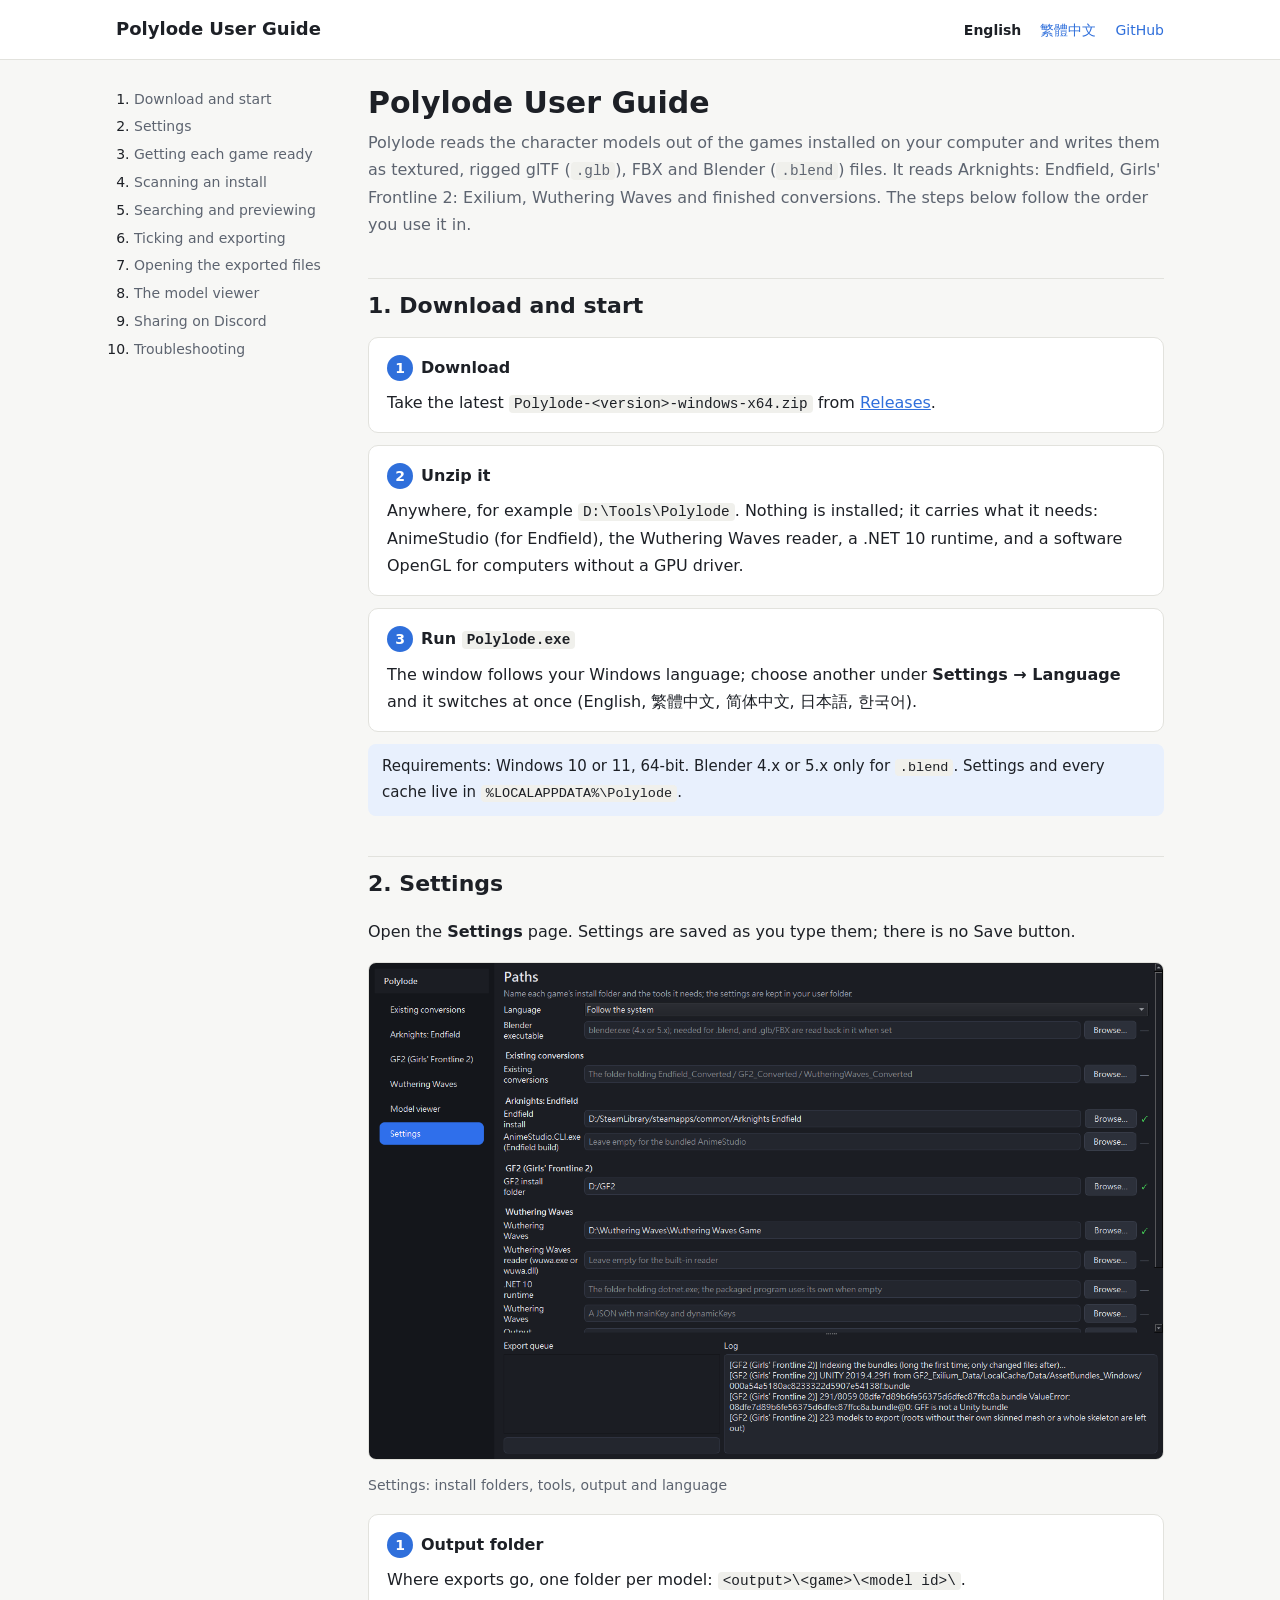
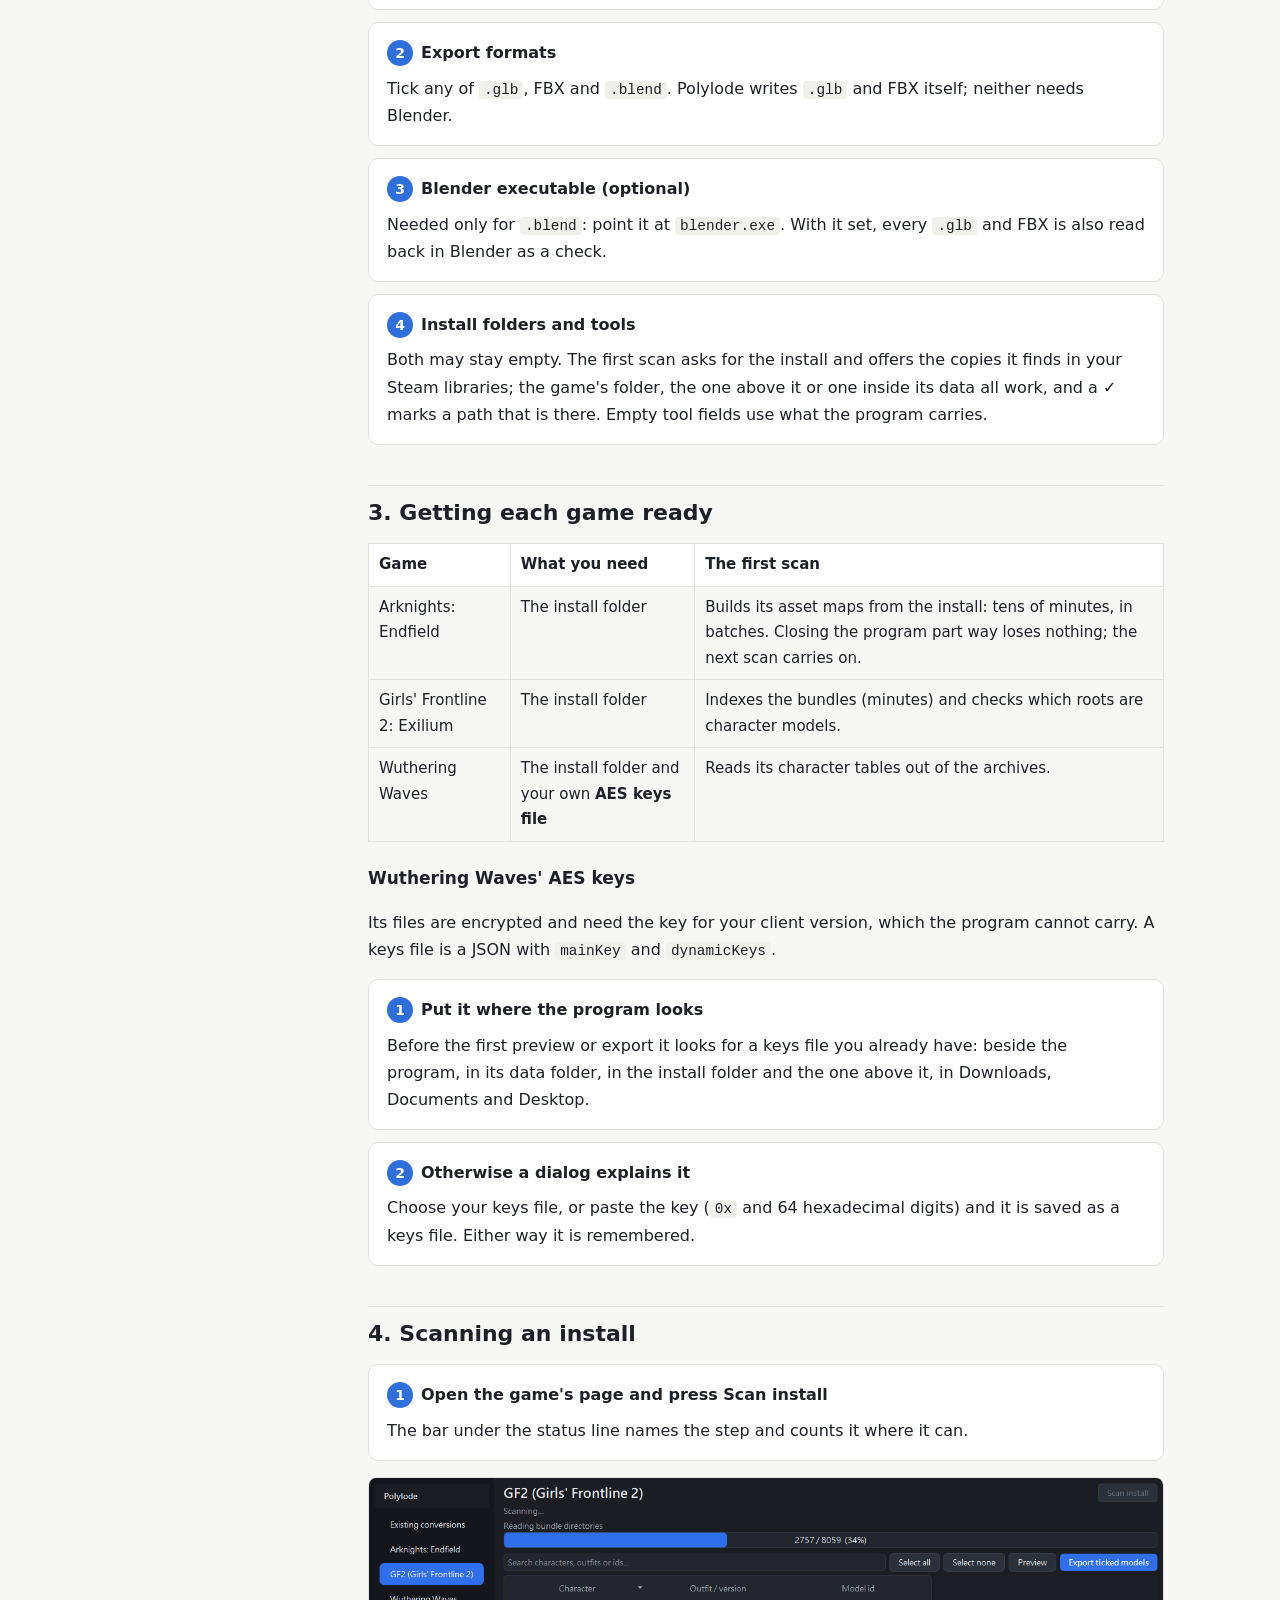
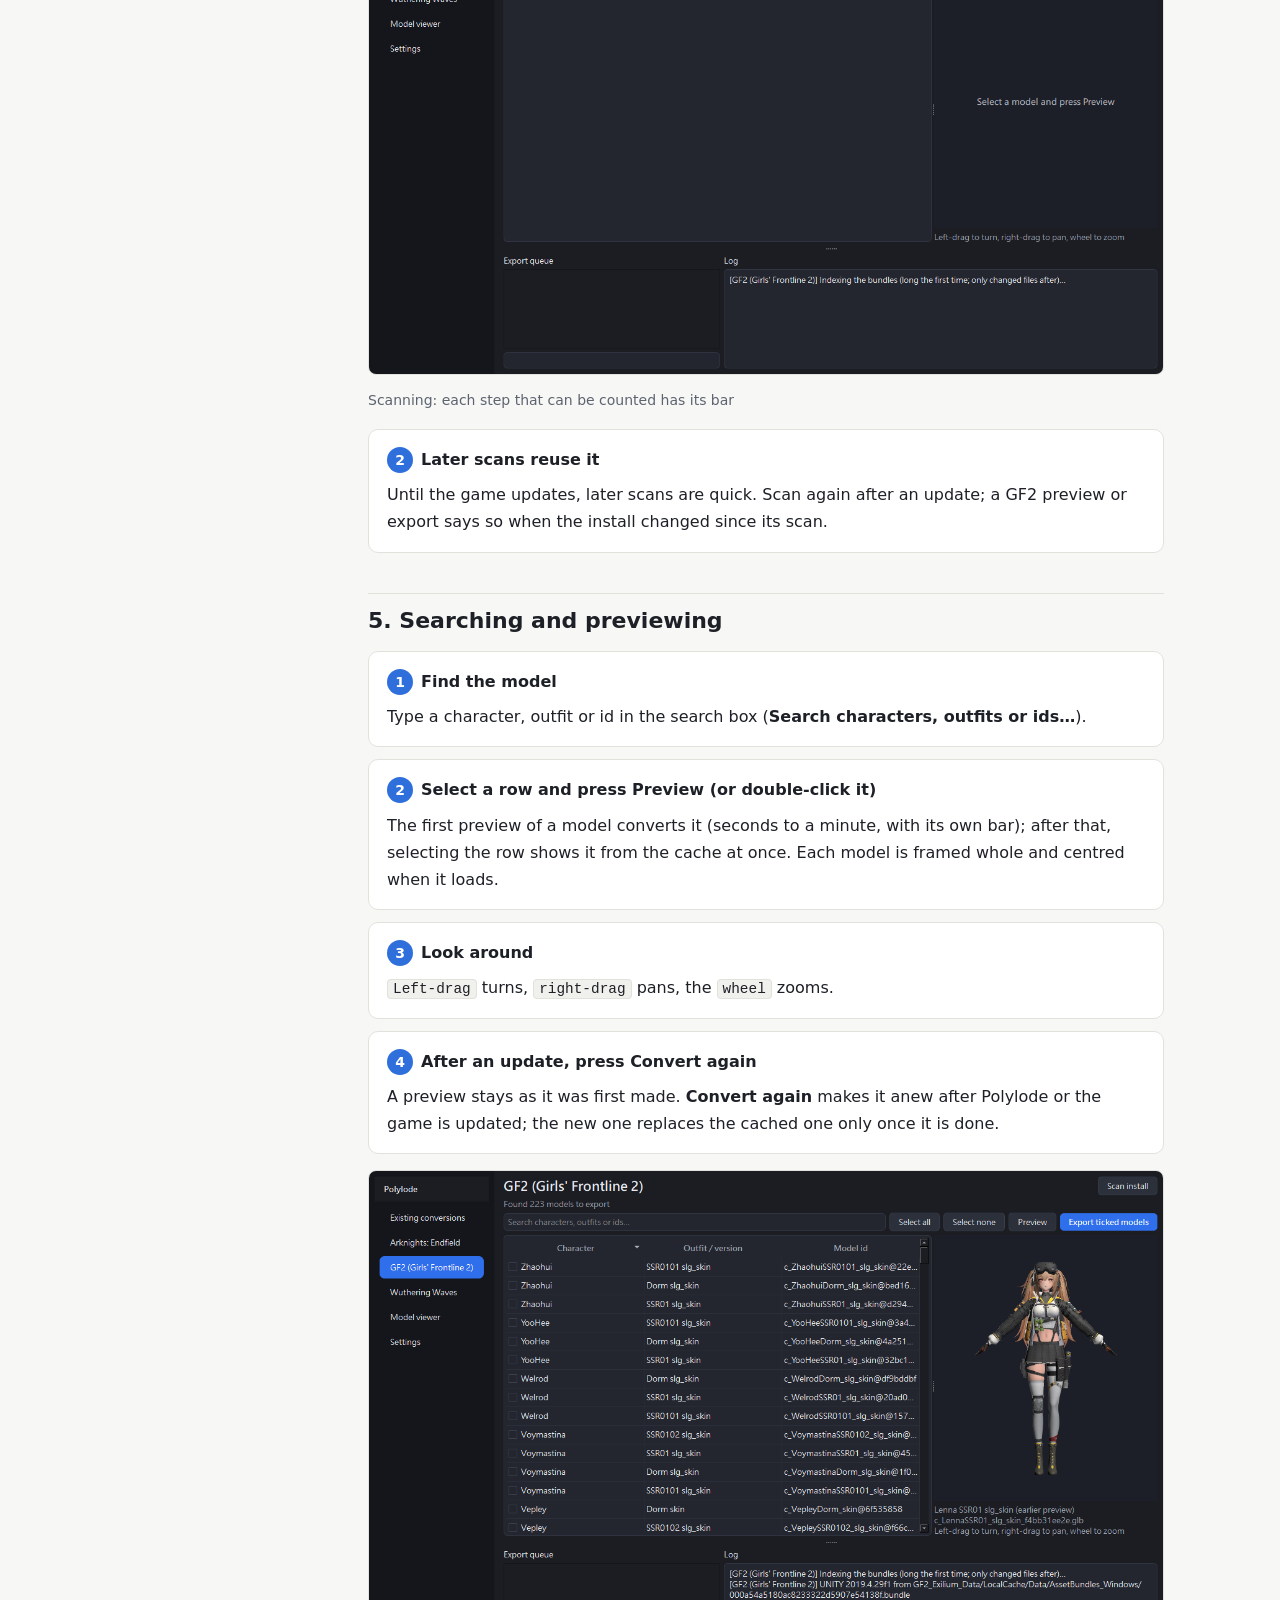
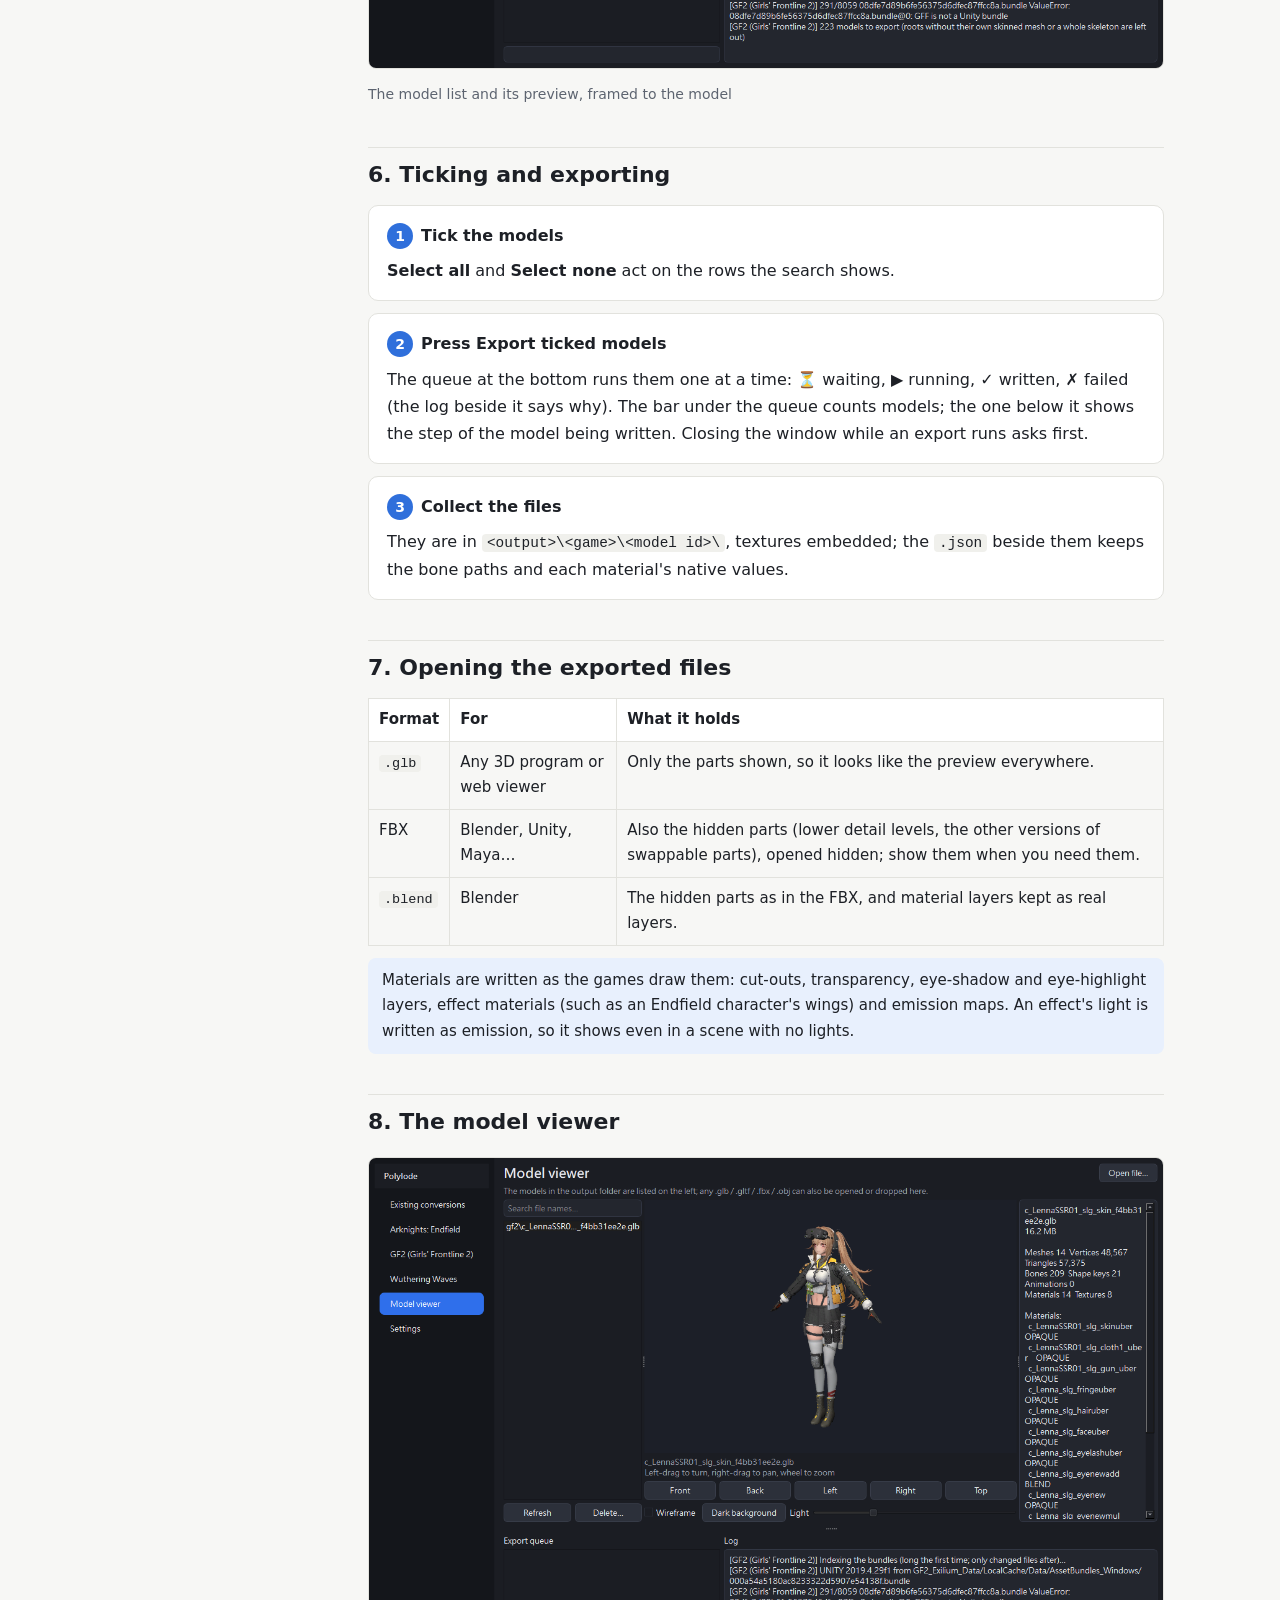
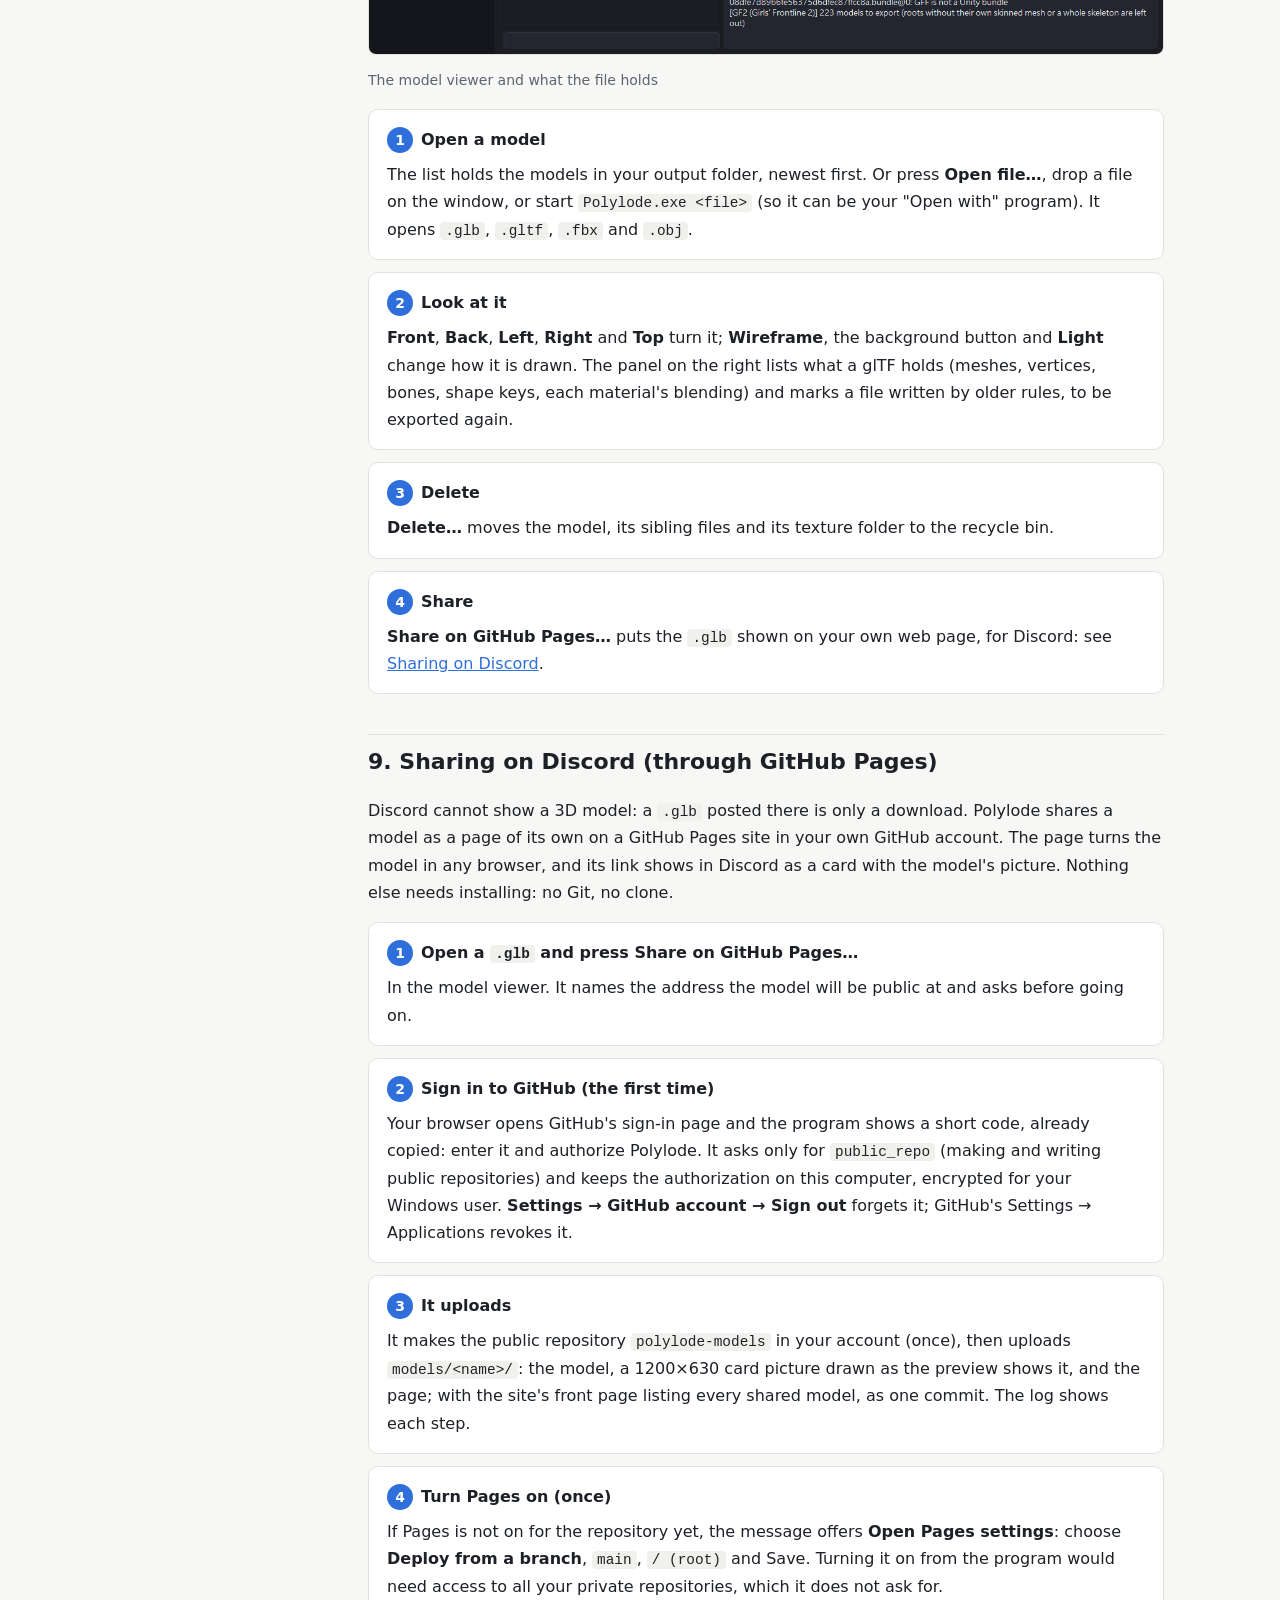
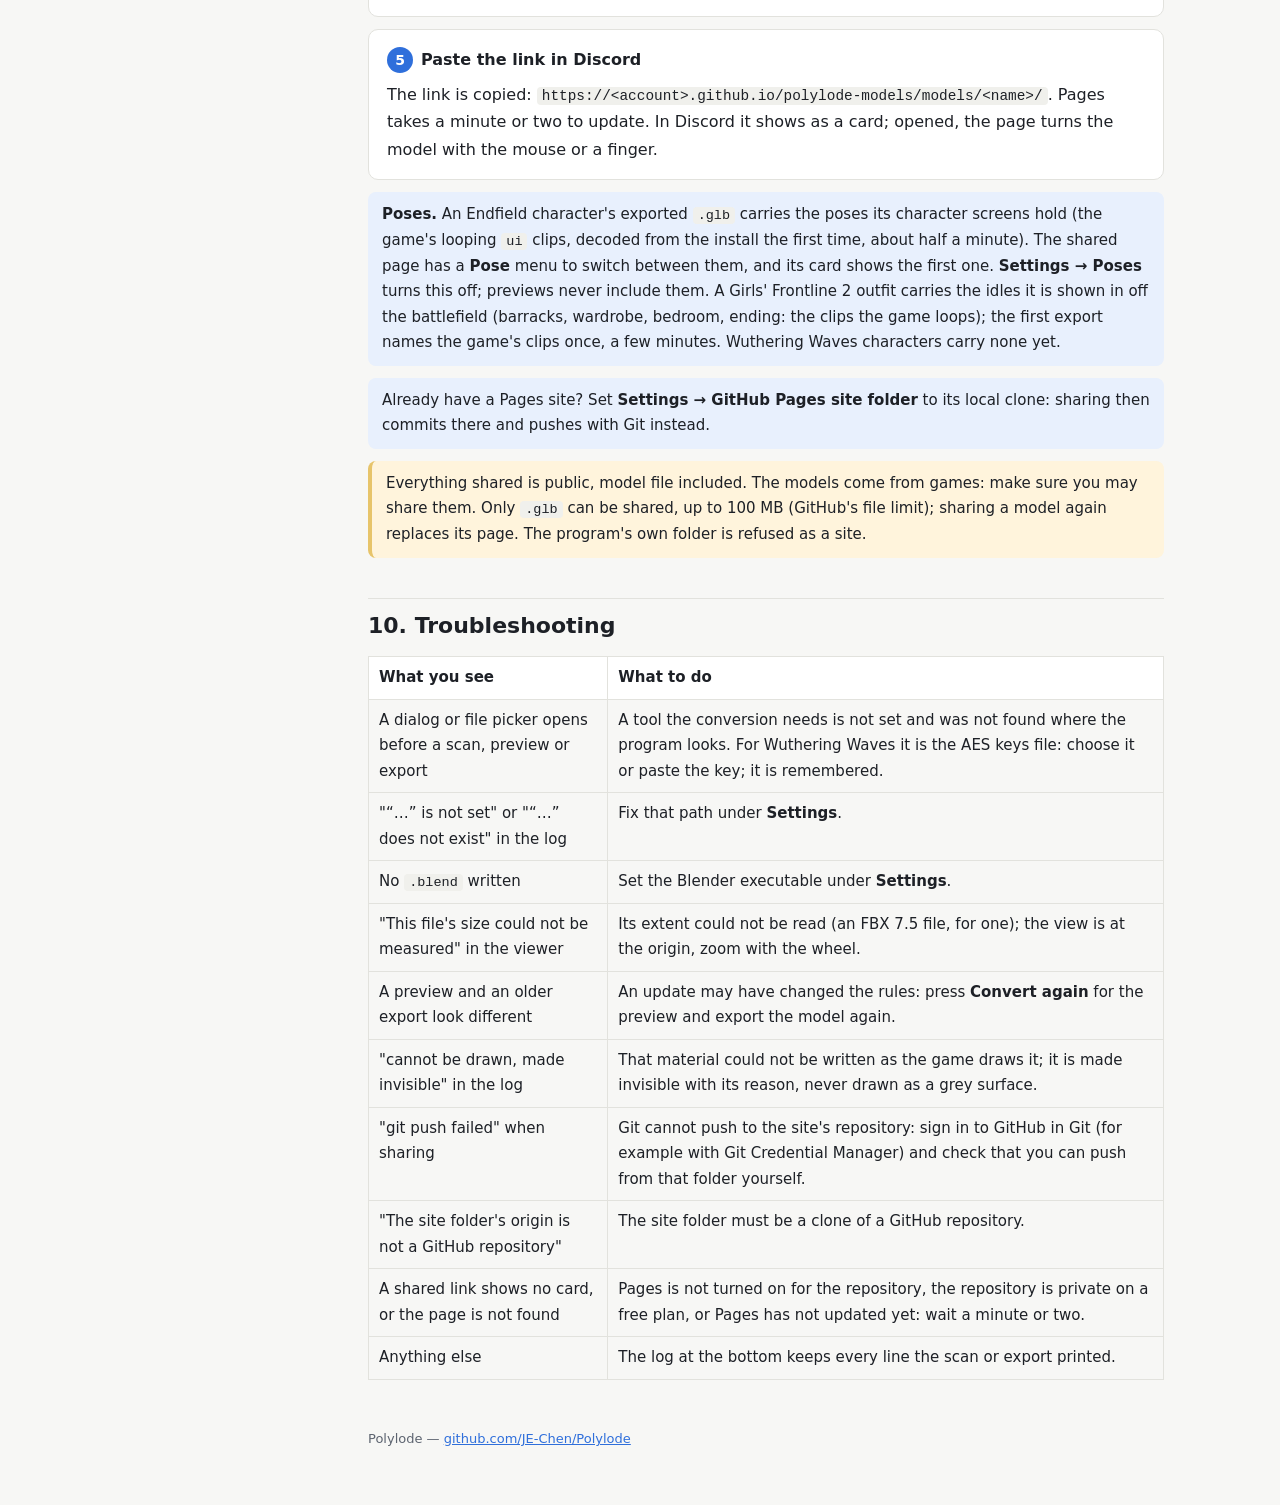
==== commit 4a1c7ad4: "Write a GF2 outfit's display poses into its .glb An outfit's clips are named after it; those without" ====
--- a/docs/index.html
+++ b/docs/index.html
@@ -162,7 +162,9 @@
 <div class="note"><b>Poses.</b> An Endfield character's exported <code>.glb</code> carries the poses its character screens hold (the
 game's looping <code>ui</code> clips, decoded from the install the first time, about half a minute). The shared page has a
 <span class="ui">Pose</span> menu to switch between them, and its card shows the first one. <span class="ui">Settings → Poses</span>
-turns this off; previews never include them. Girls' Frontline 2 and Wuthering Waves characters carry none yet.</div>
+turns this off; previews never include them. A Girls' Frontline 2 outfit carries the idles it is shown in off the battlefield (barracks,
+wardrobe, bedroom, ending: the clips the game loops); the first export names the game's clips once, a few minutes. Wuthering
+Waves characters carry none yet.</div>
 <div class="note">Already have a Pages site? Set <span class="ui">Settings → GitHub Pages site folder</span> to its local clone: sharing then
 commits there and pushes with Git instead.</div>
 <div class="warn">Everything shared is public, model file included. The models come from games: make sure you may share them. Only
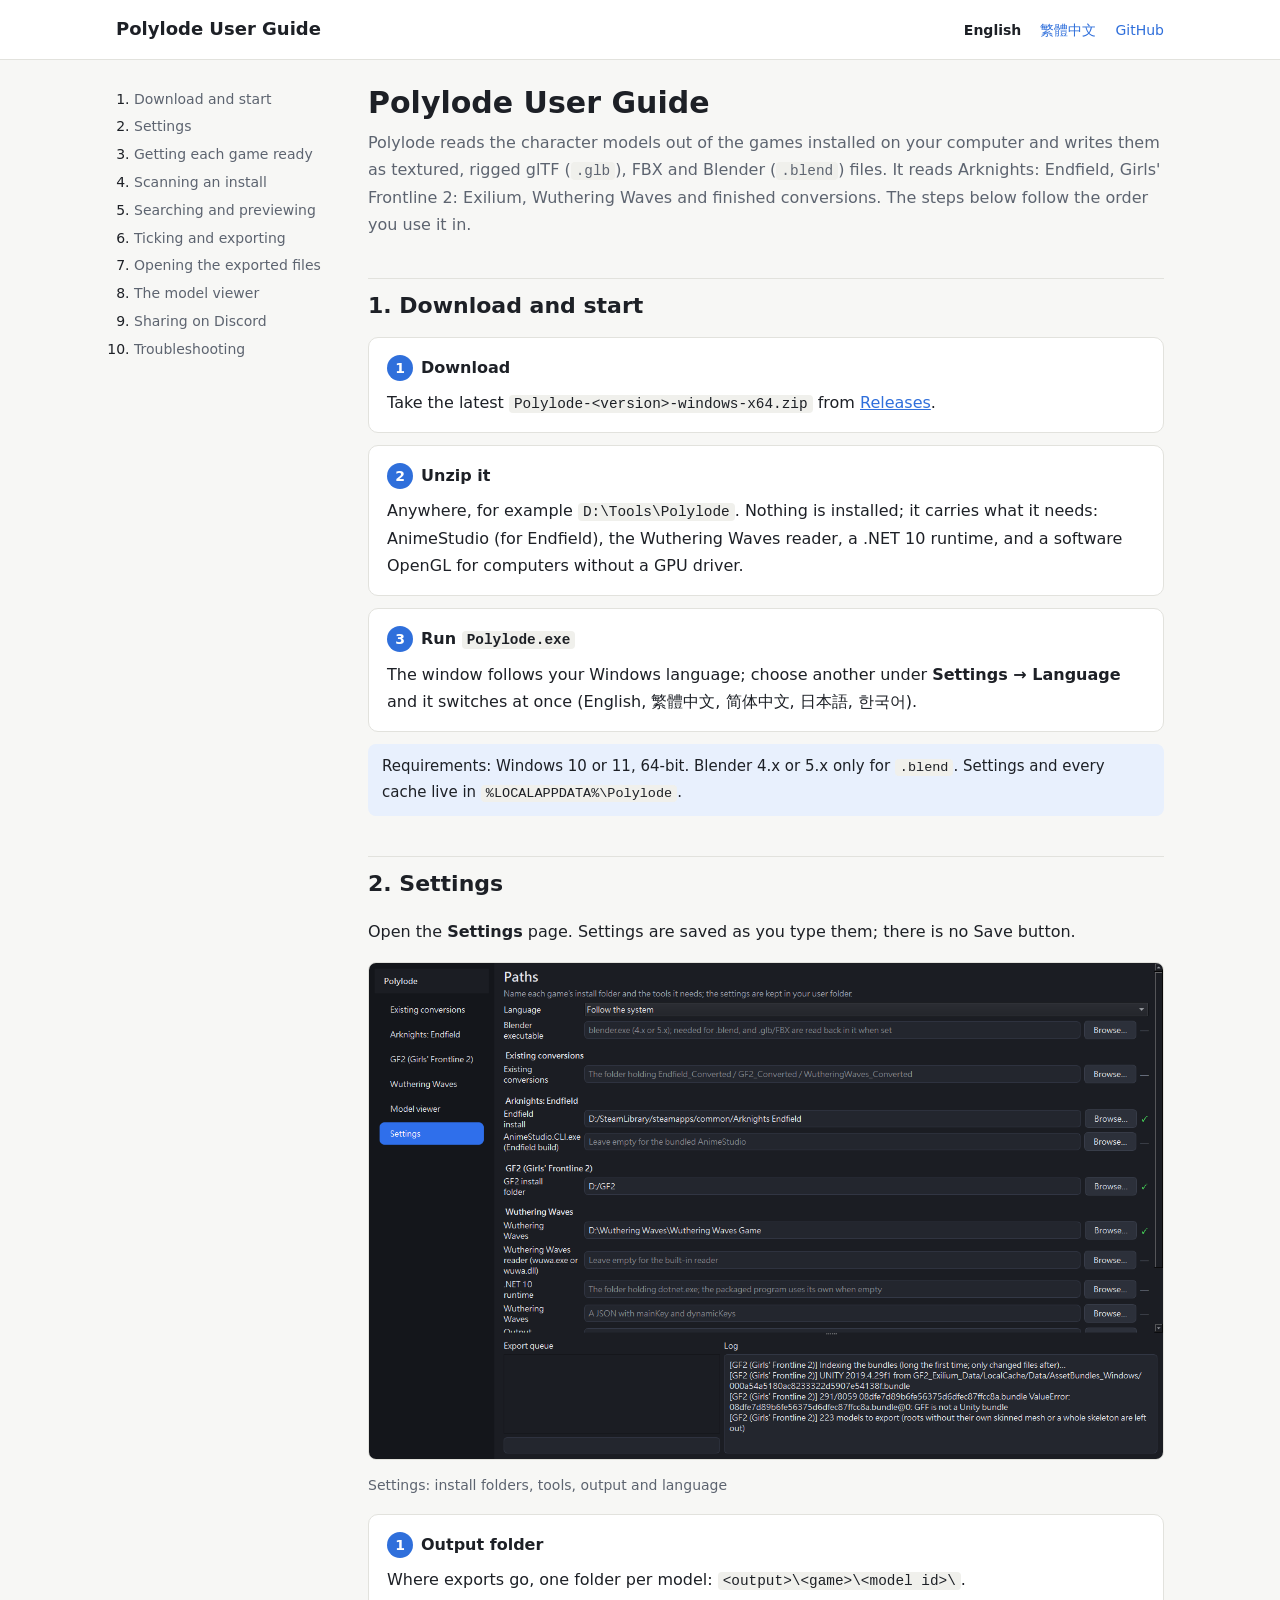
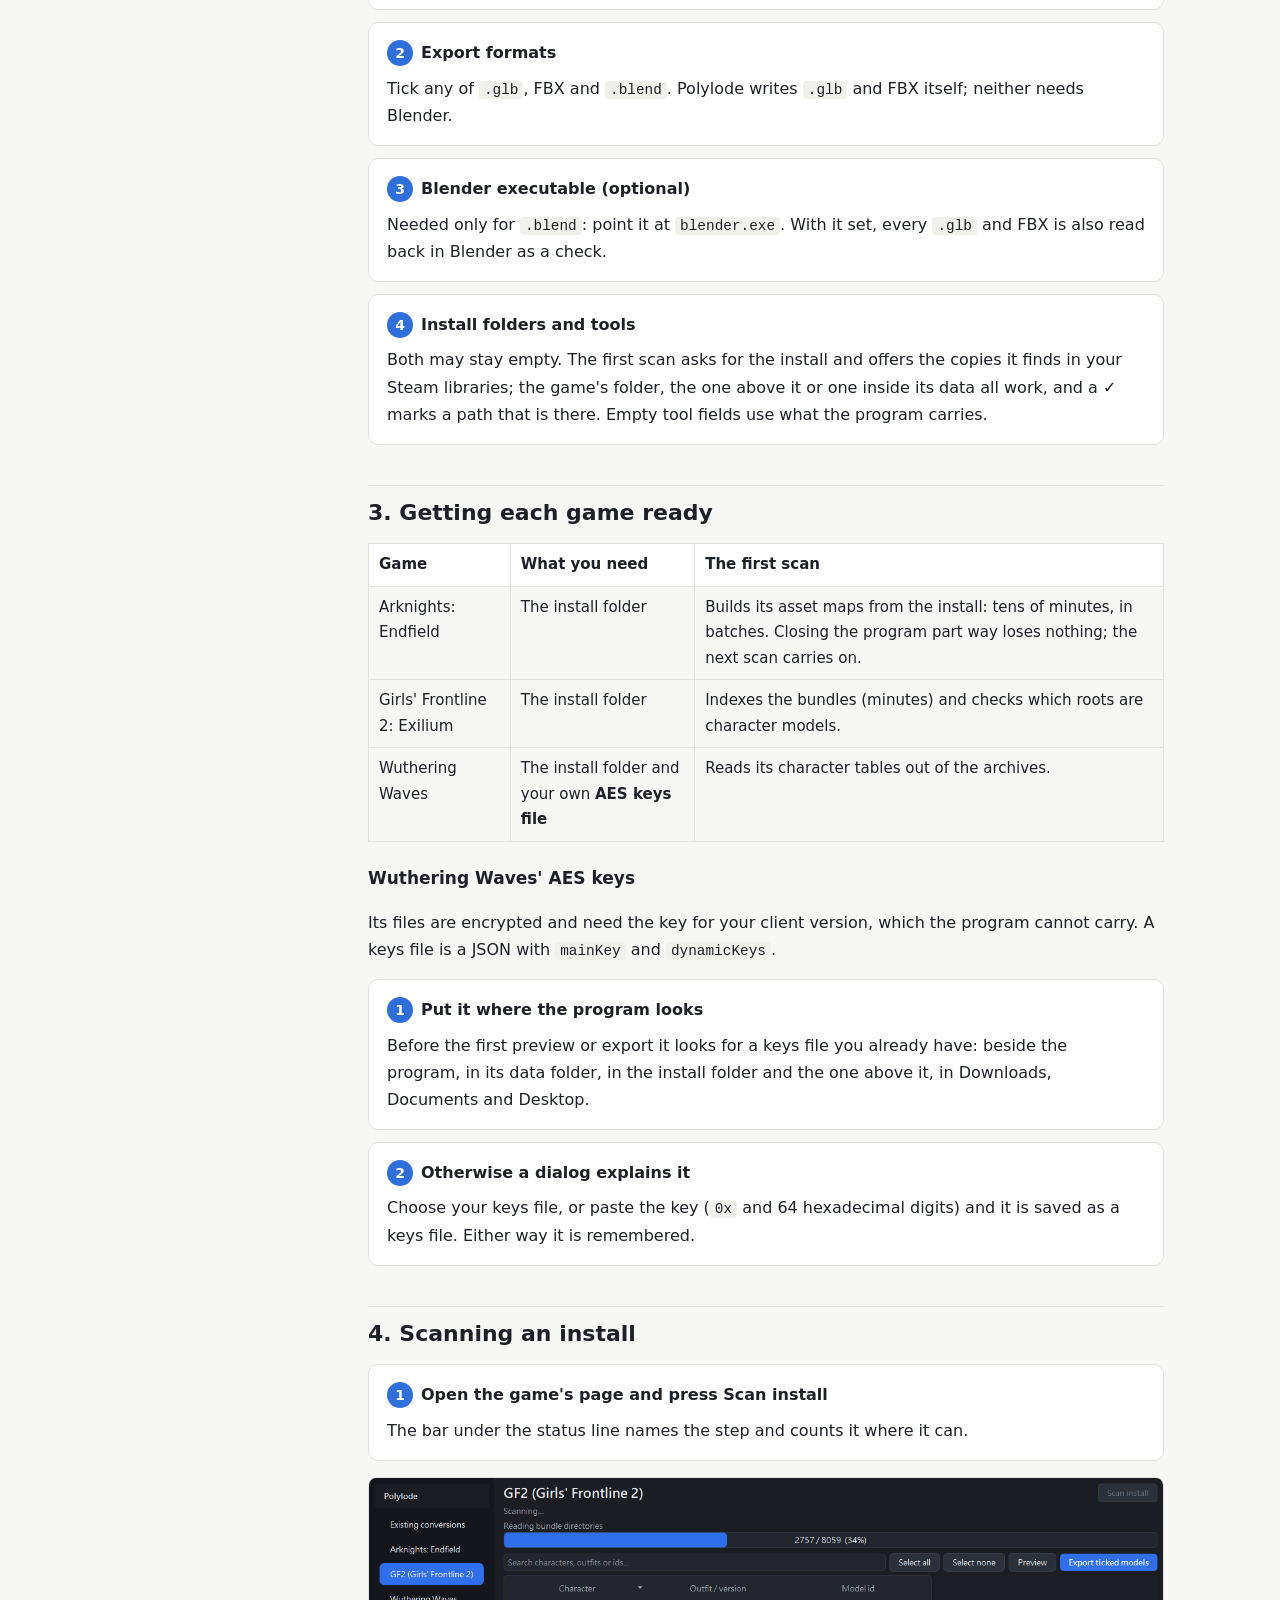
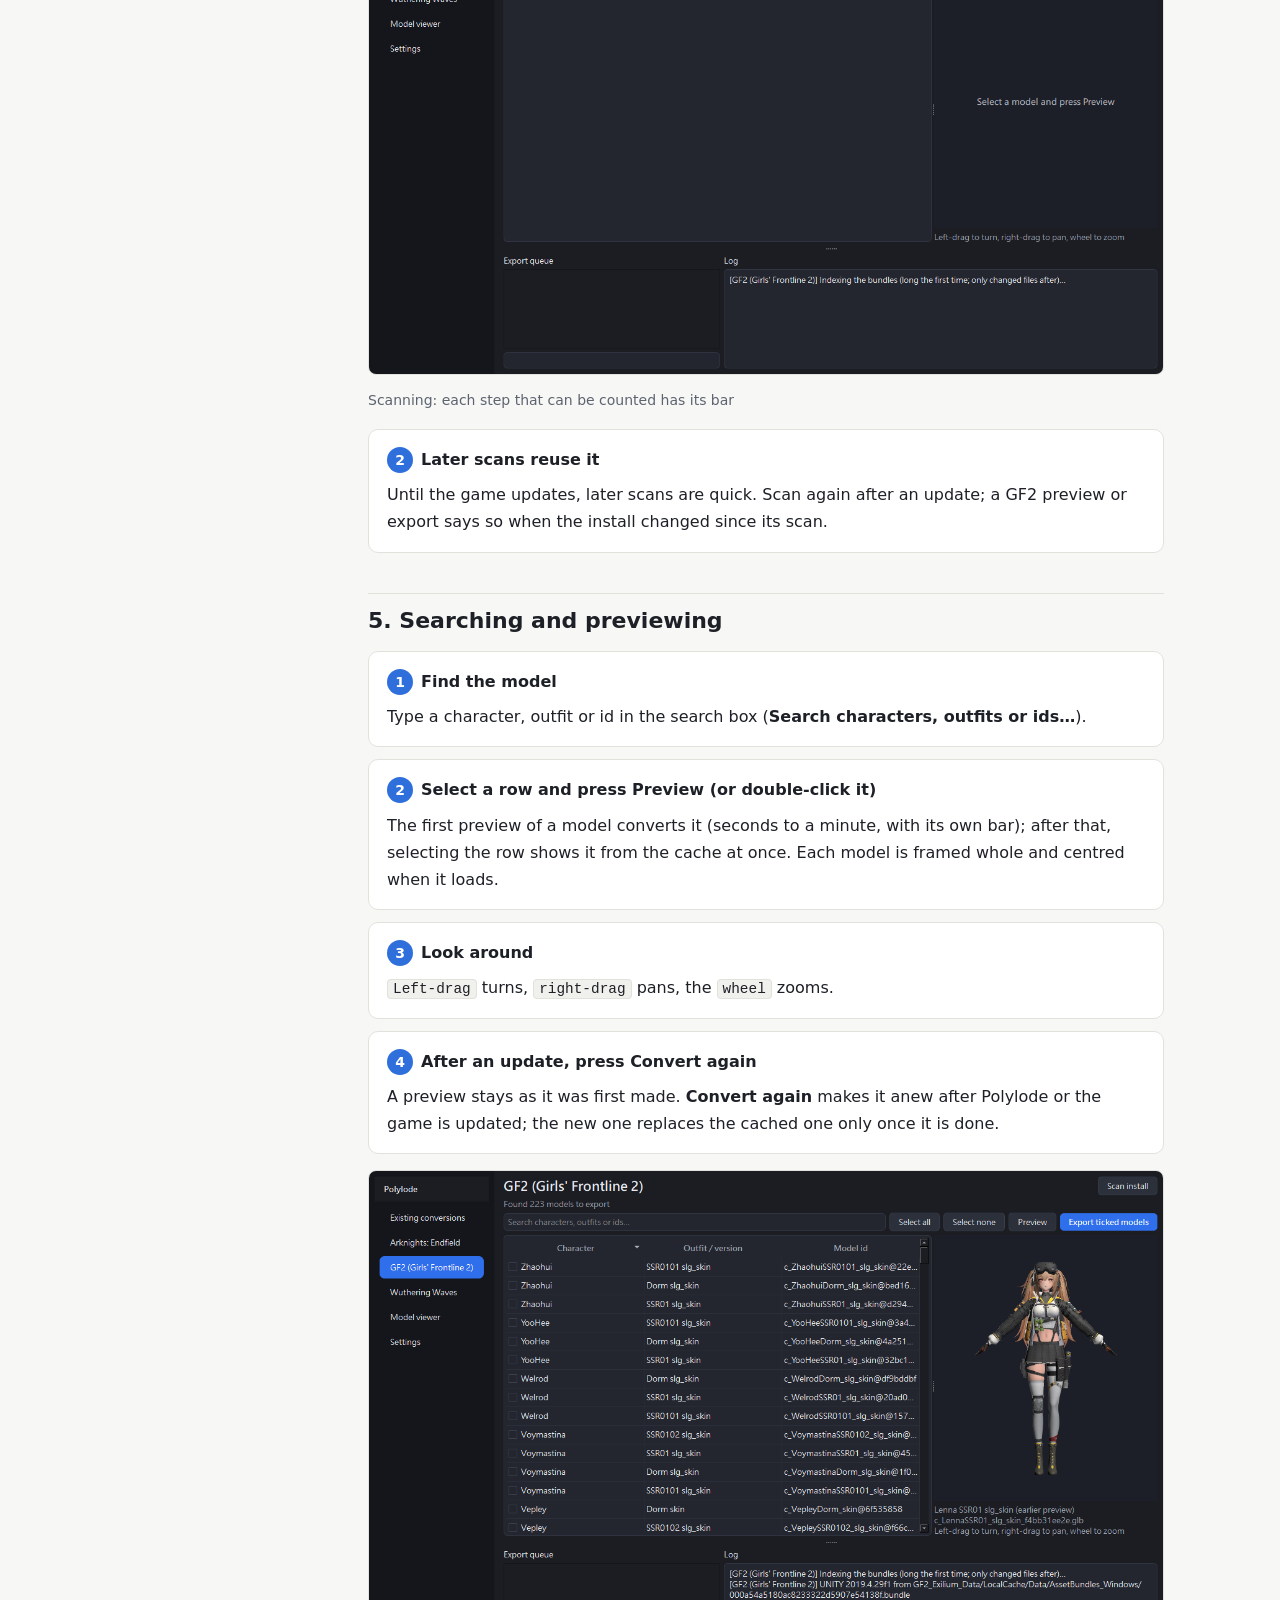
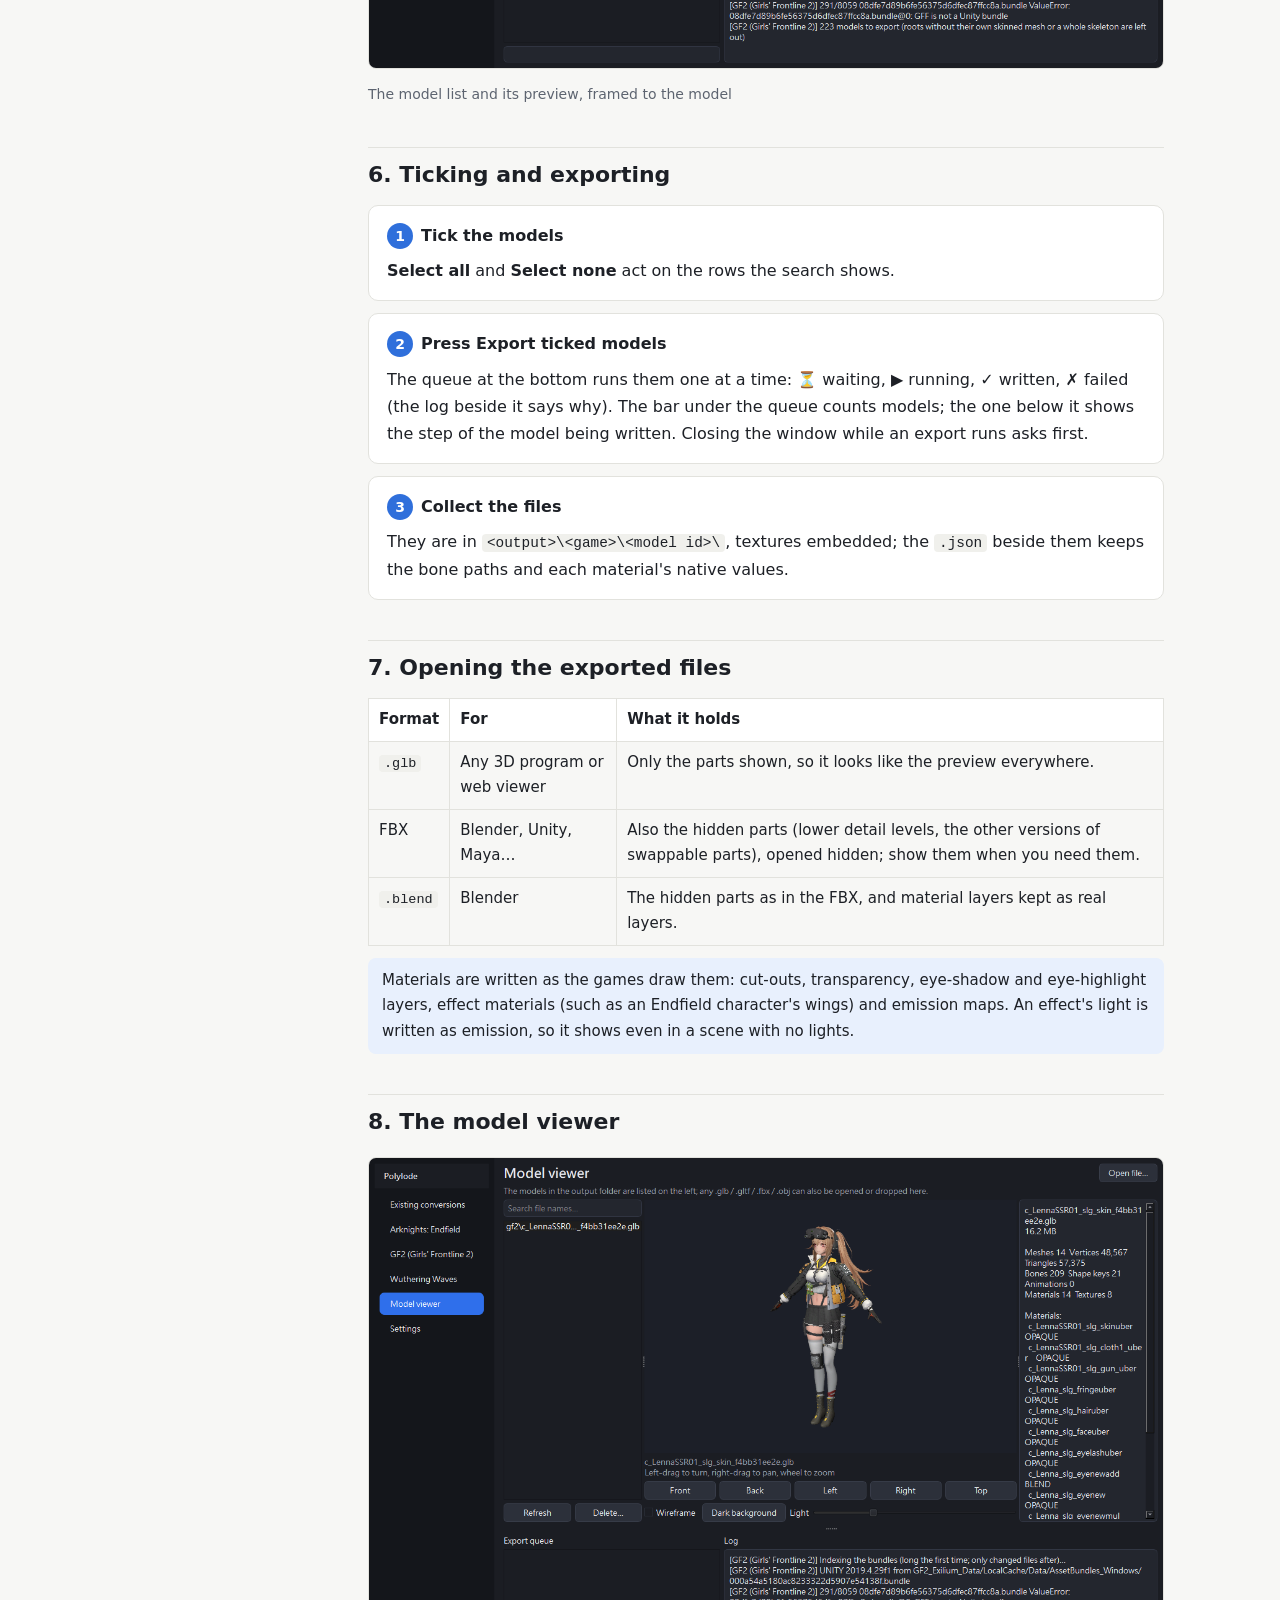
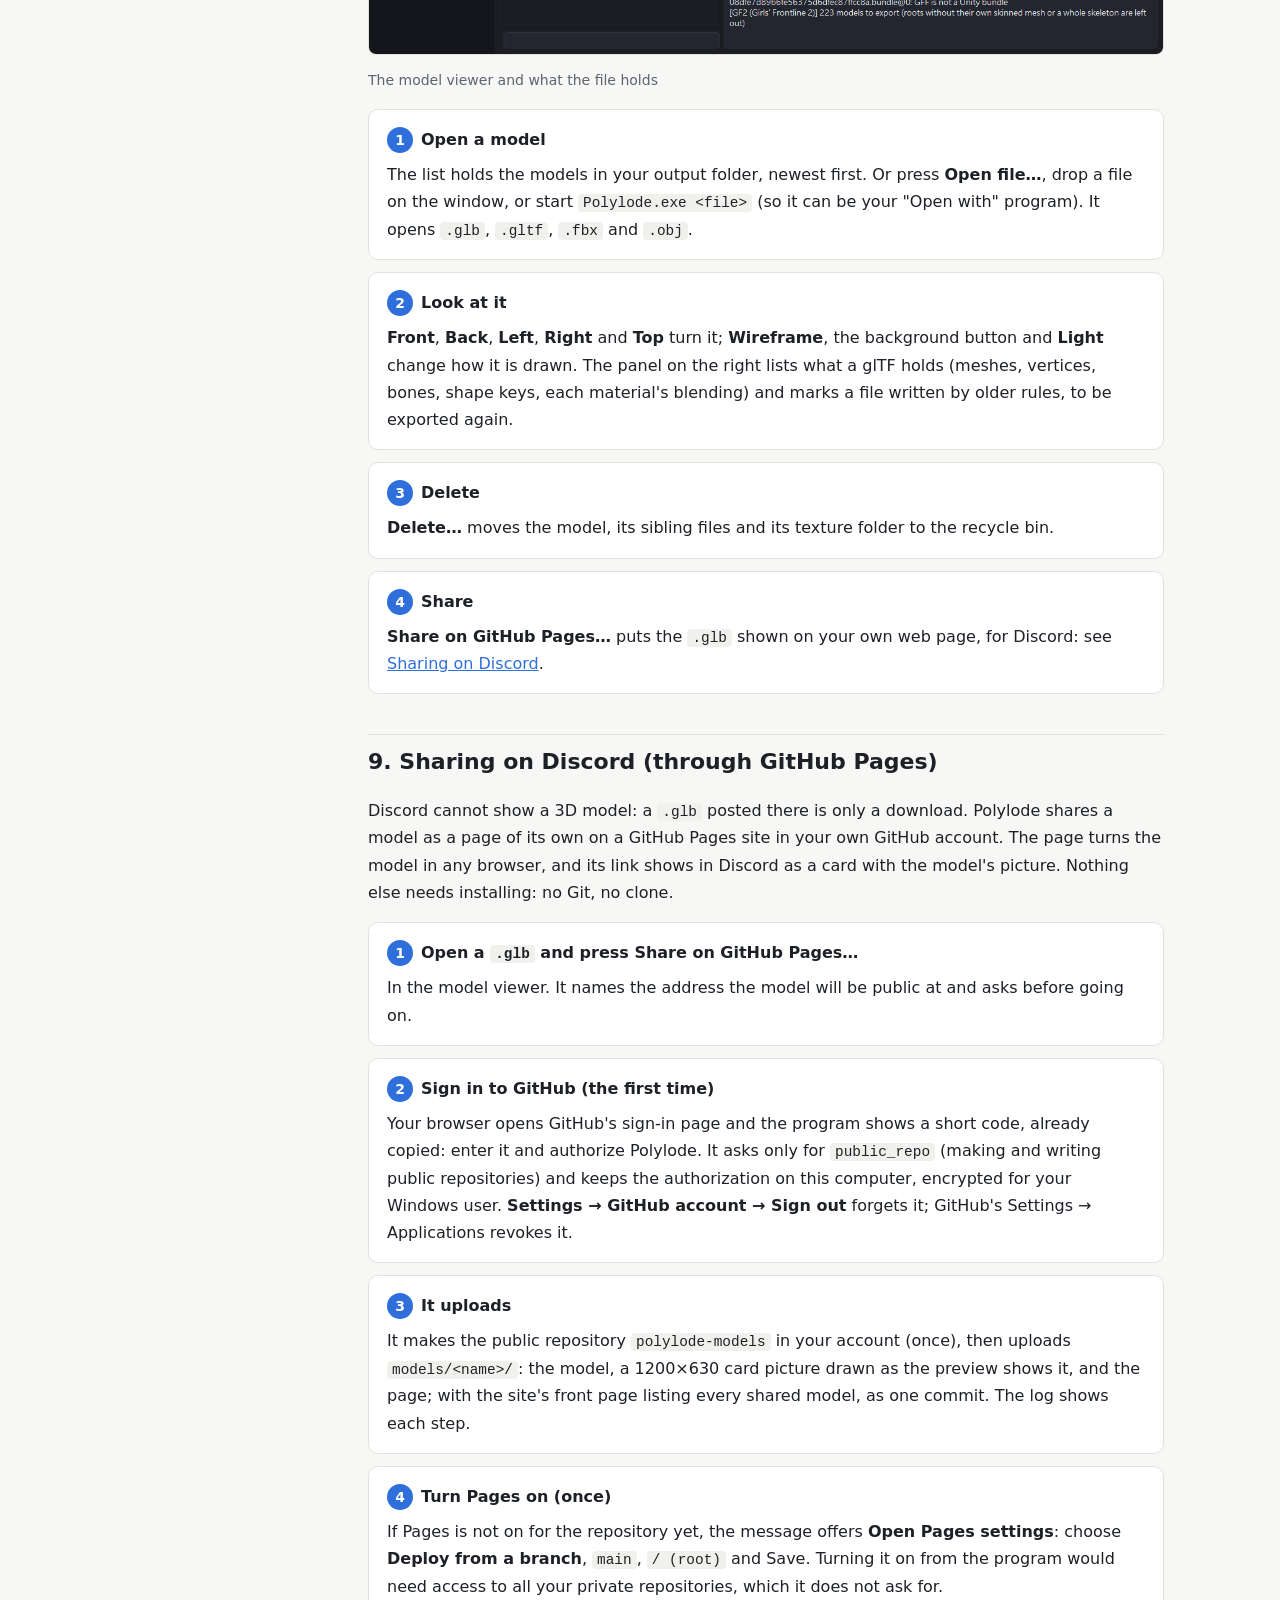
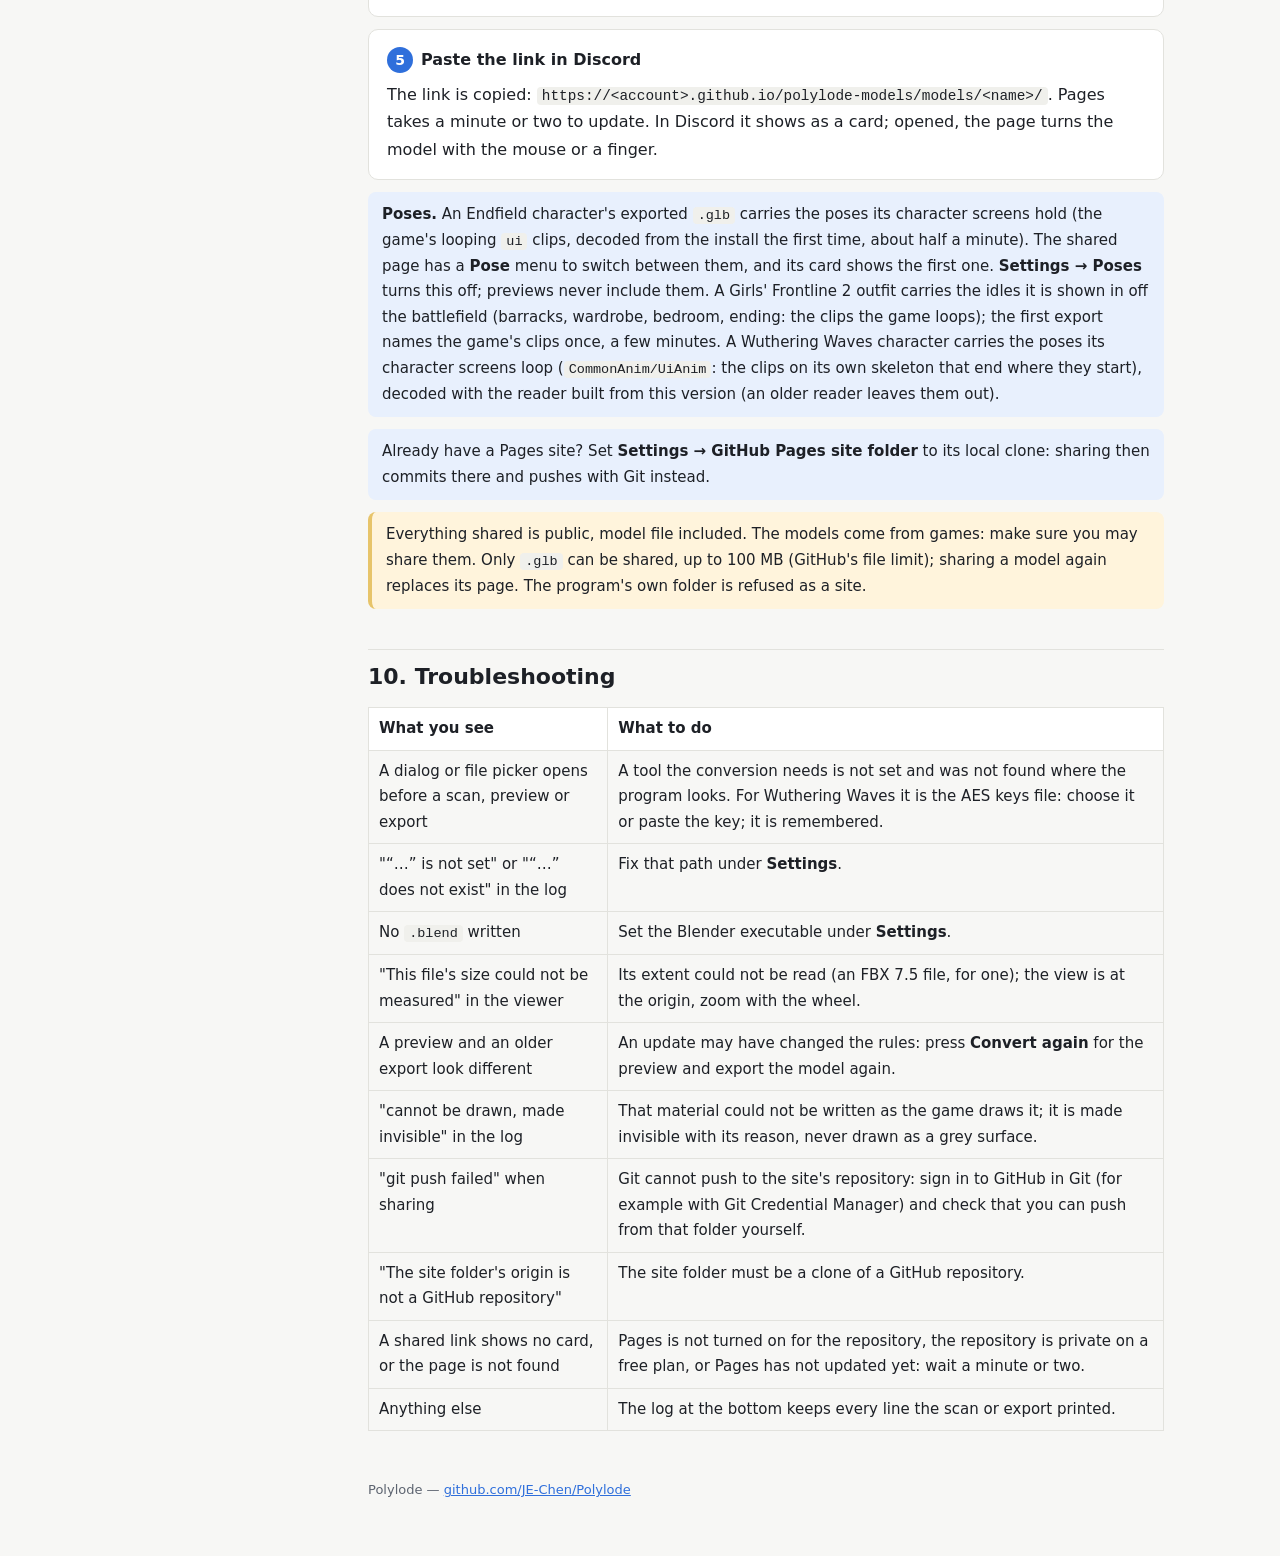
==== commit ed068651: "Write a Wuthering Waves character's display poses into its .glb A character's role folder has Common" ====
--- a/docs/index.html
+++ b/docs/index.html
@@ -163,8 +163,9 @@
 game's looping <code>ui</code> clips, decoded from the install the first time, about half a minute). The shared page has a
 <span class="ui">Pose</span> menu to switch between them, and its card shows the first one. <span class="ui">Settings → Poses</span>
 turns this off; previews never include them. A Girls' Frontline 2 outfit carries the idles it is shown in off the battlefield (barracks,
-wardrobe, bedroom, ending: the clips the game loops); the first export names the game's clips once, a few minutes. Wuthering
-Waves characters carry none yet.</div>
+wardrobe, bedroom, ending: the clips the game loops); the first export names the game's clips once, a few minutes. A Wuthering Waves character
+carries the poses its character screens loop (<code>CommonAnim/UiAnim</code>: the clips on its own skeleton that end where
+they start), decoded with the reader built from this version (an older reader leaves them out).</div>
 <div class="note">Already have a Pages site? Set <span class="ui">Settings → GitHub Pages site folder</span> to its local clone: sharing then
 commits there and pushes with Git instead.</div>
 <div class="warn">Everything shared is public, model file included. The models come from games: make sure you may share them. Only
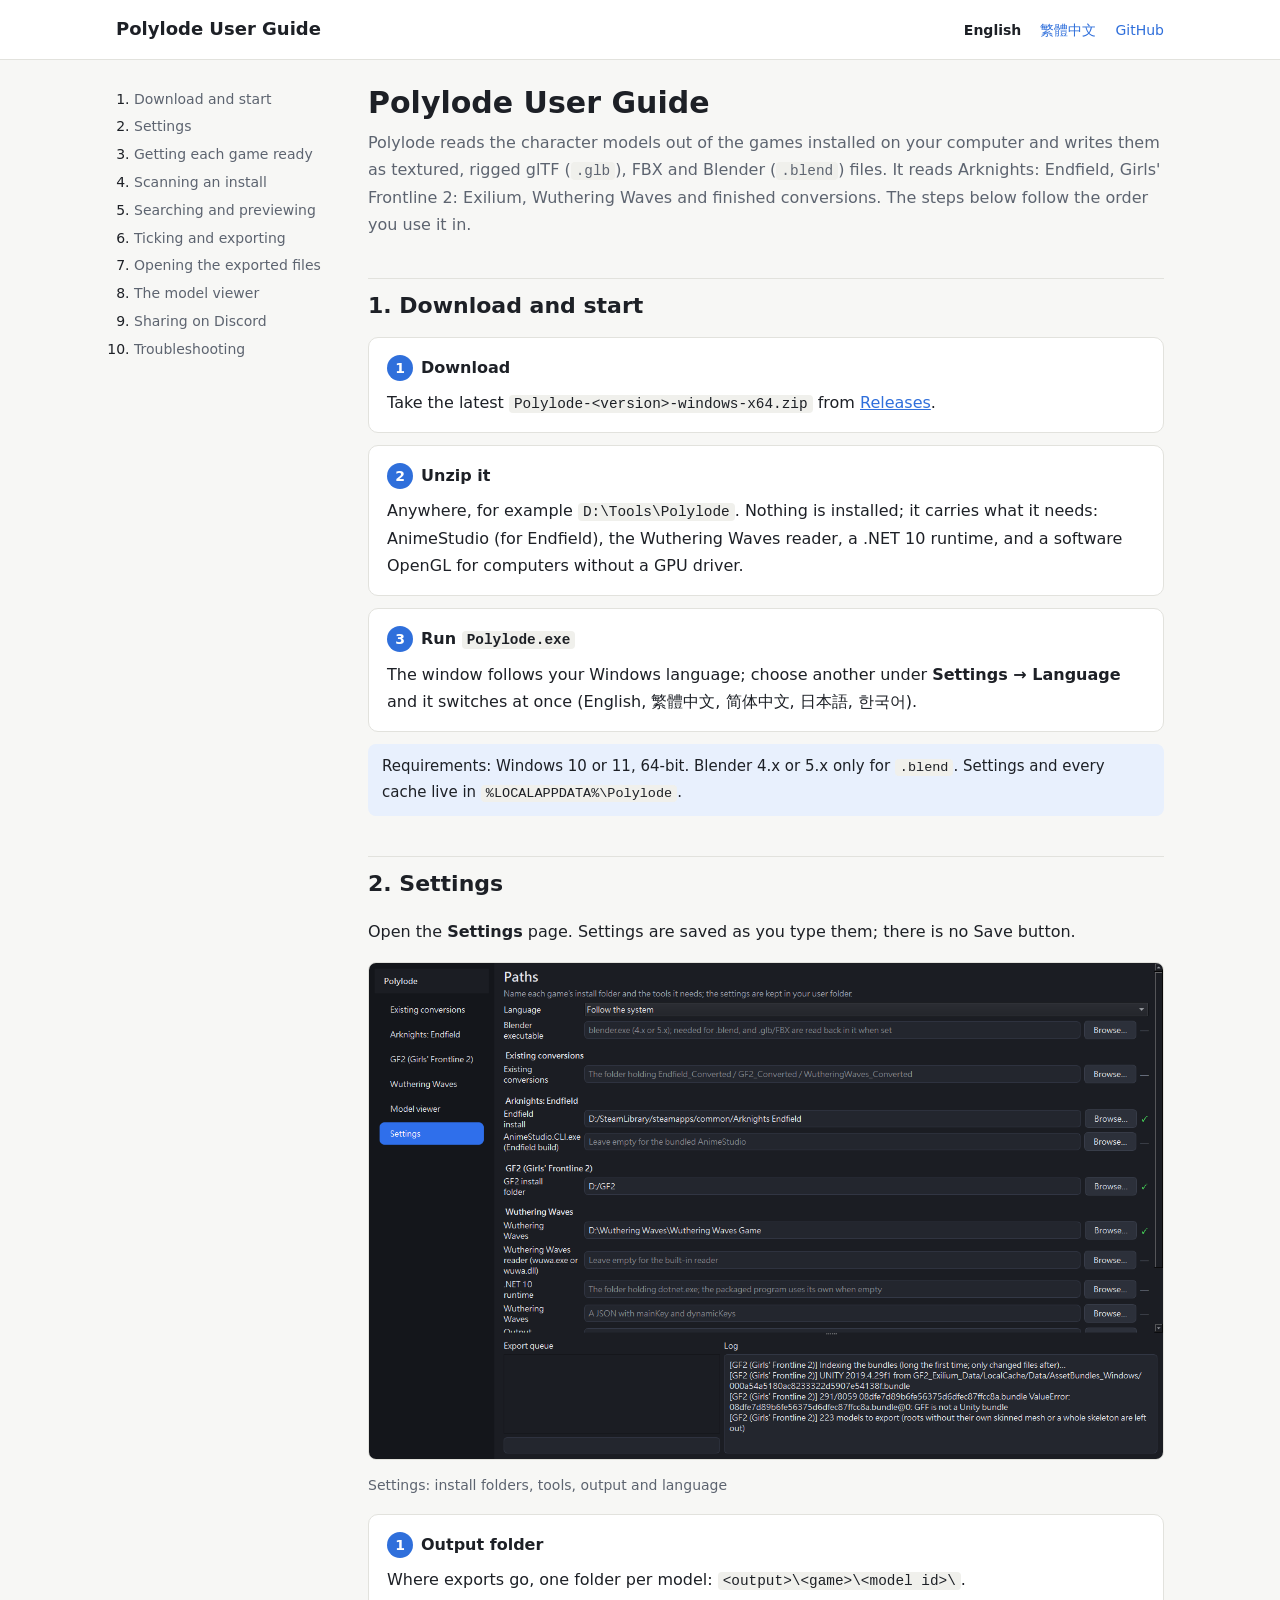
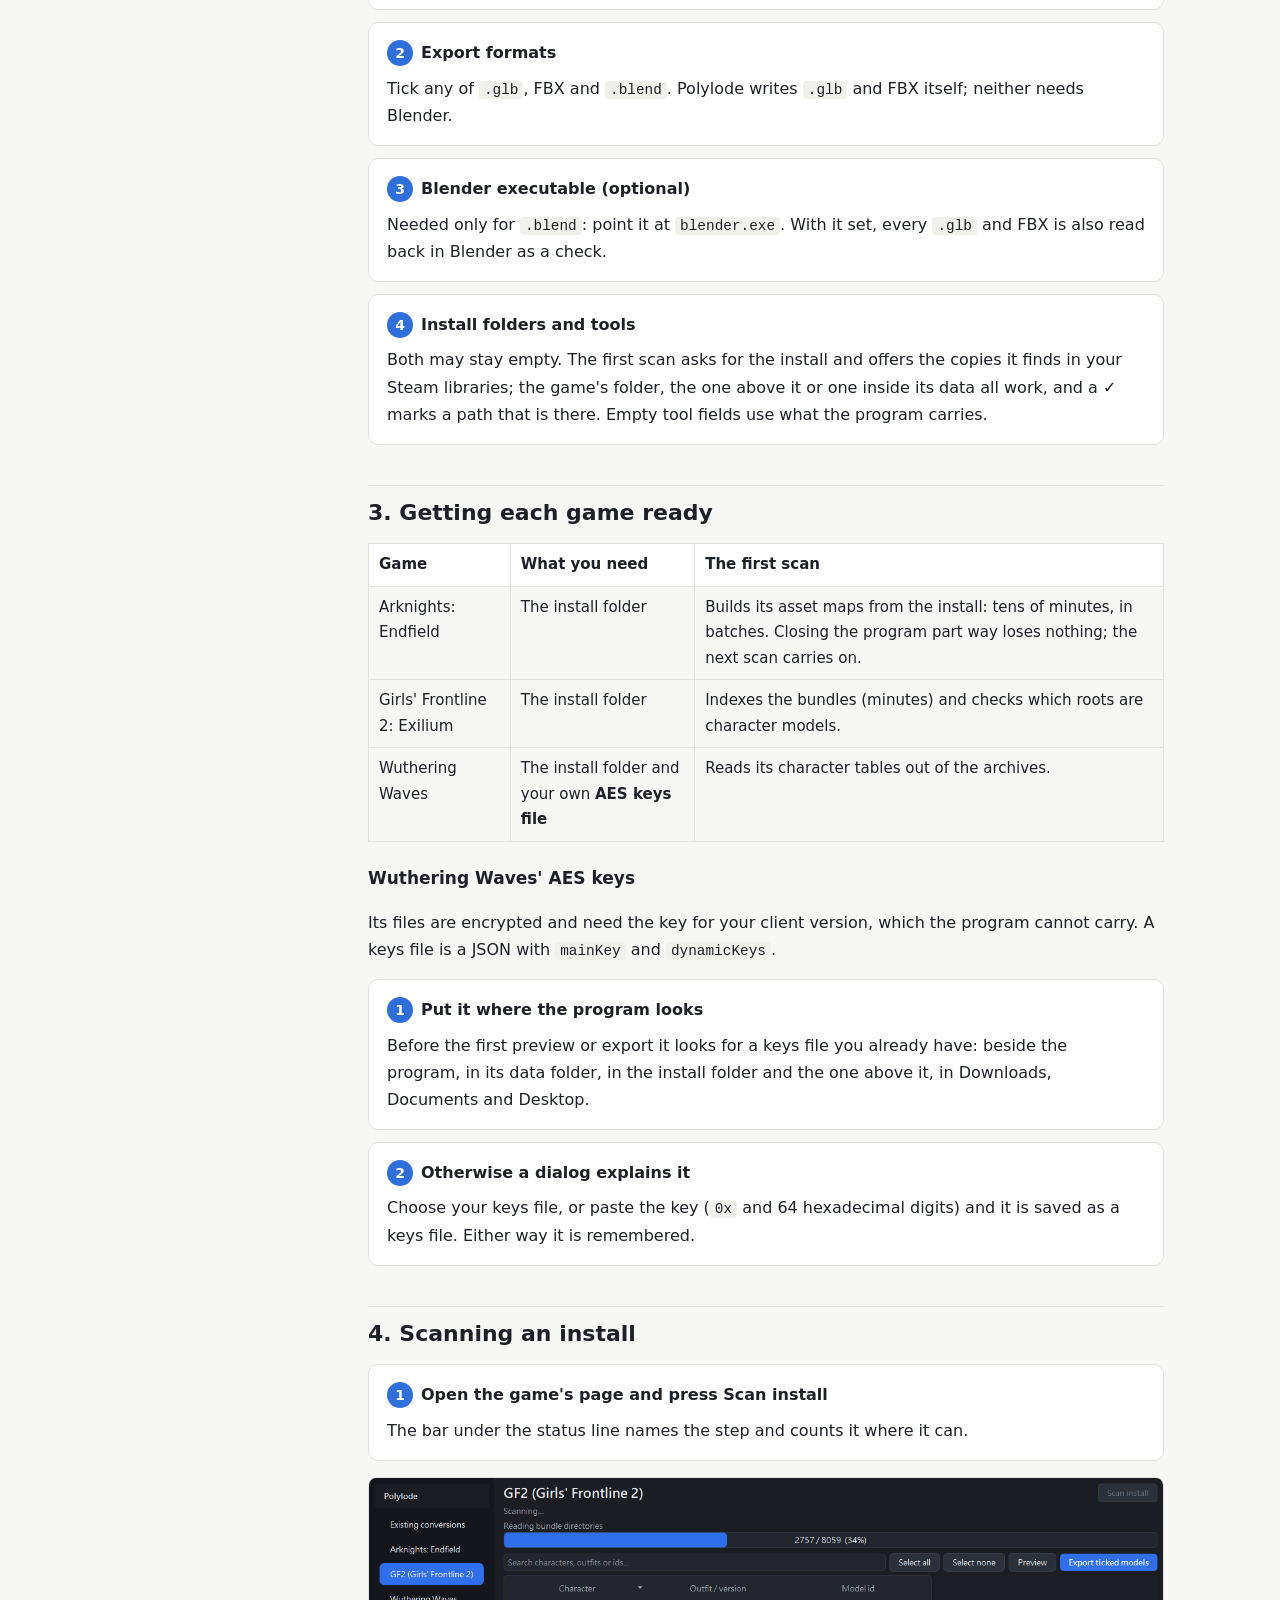
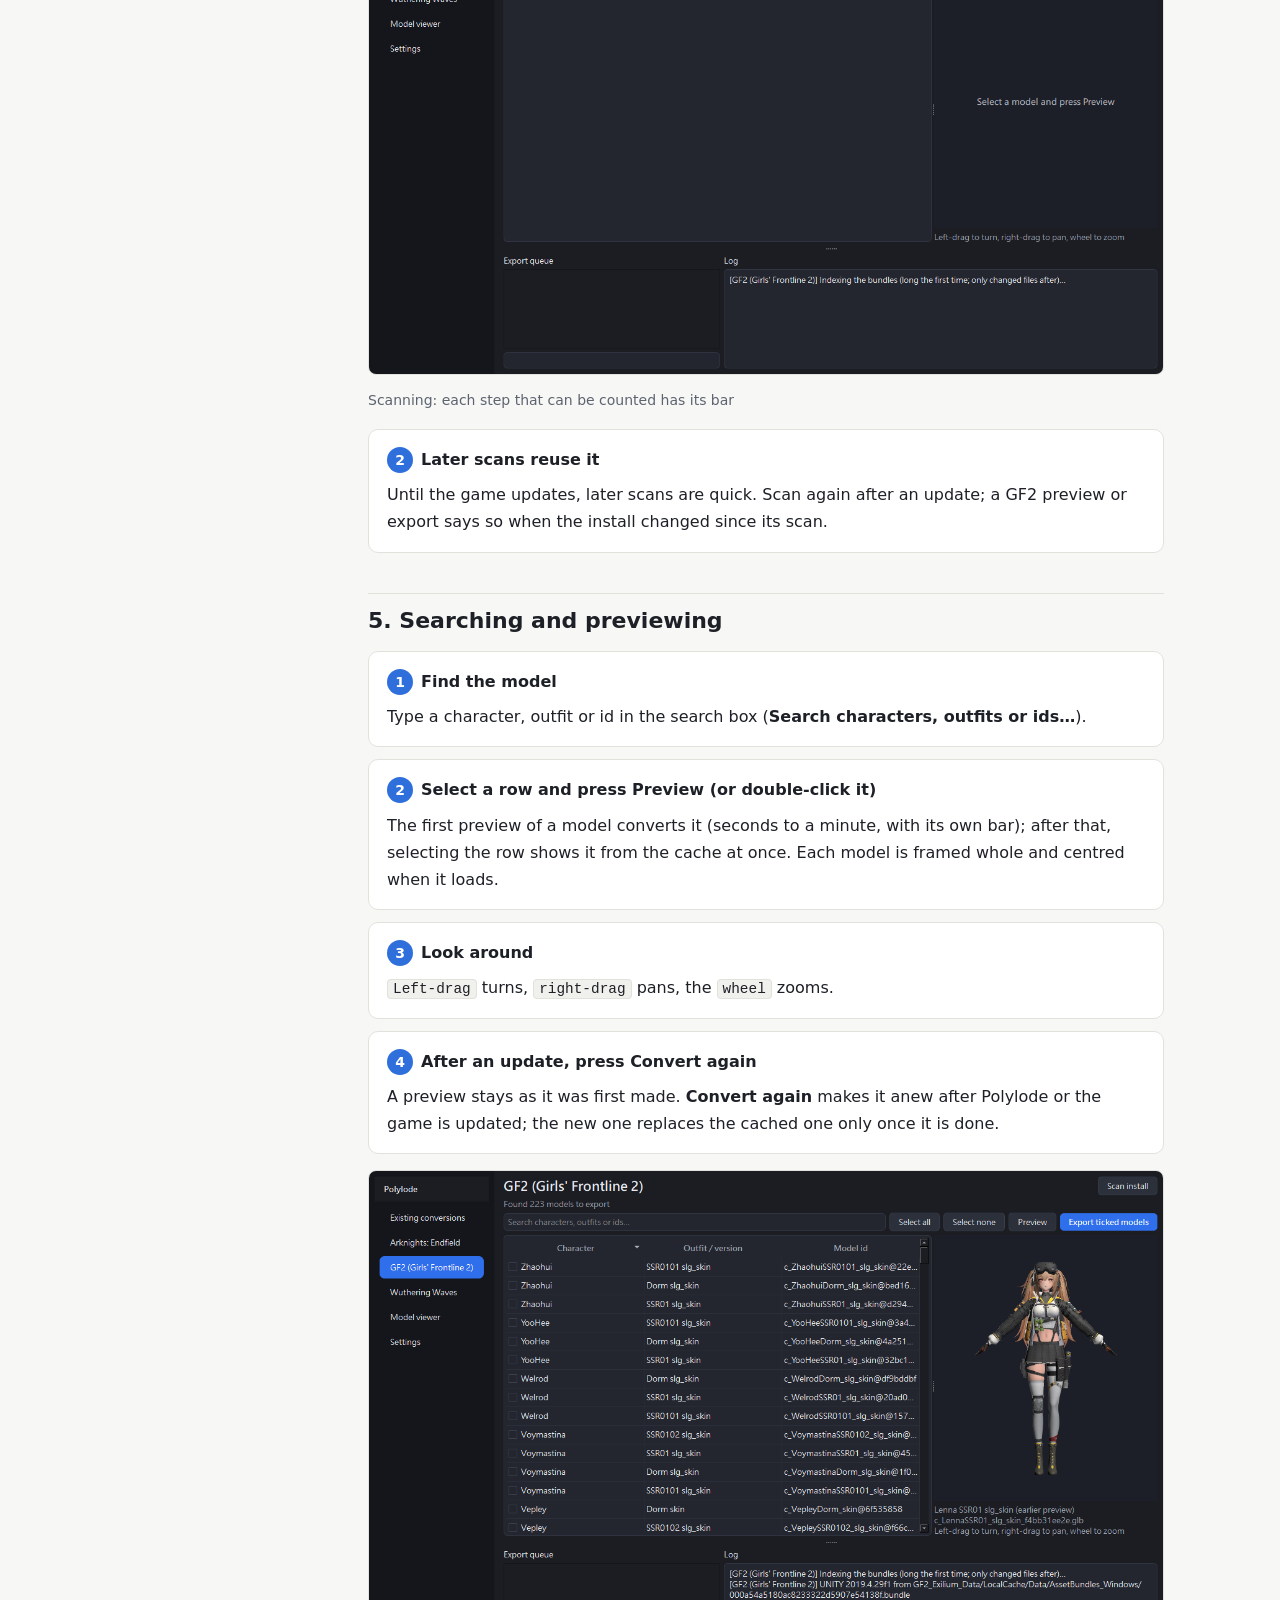
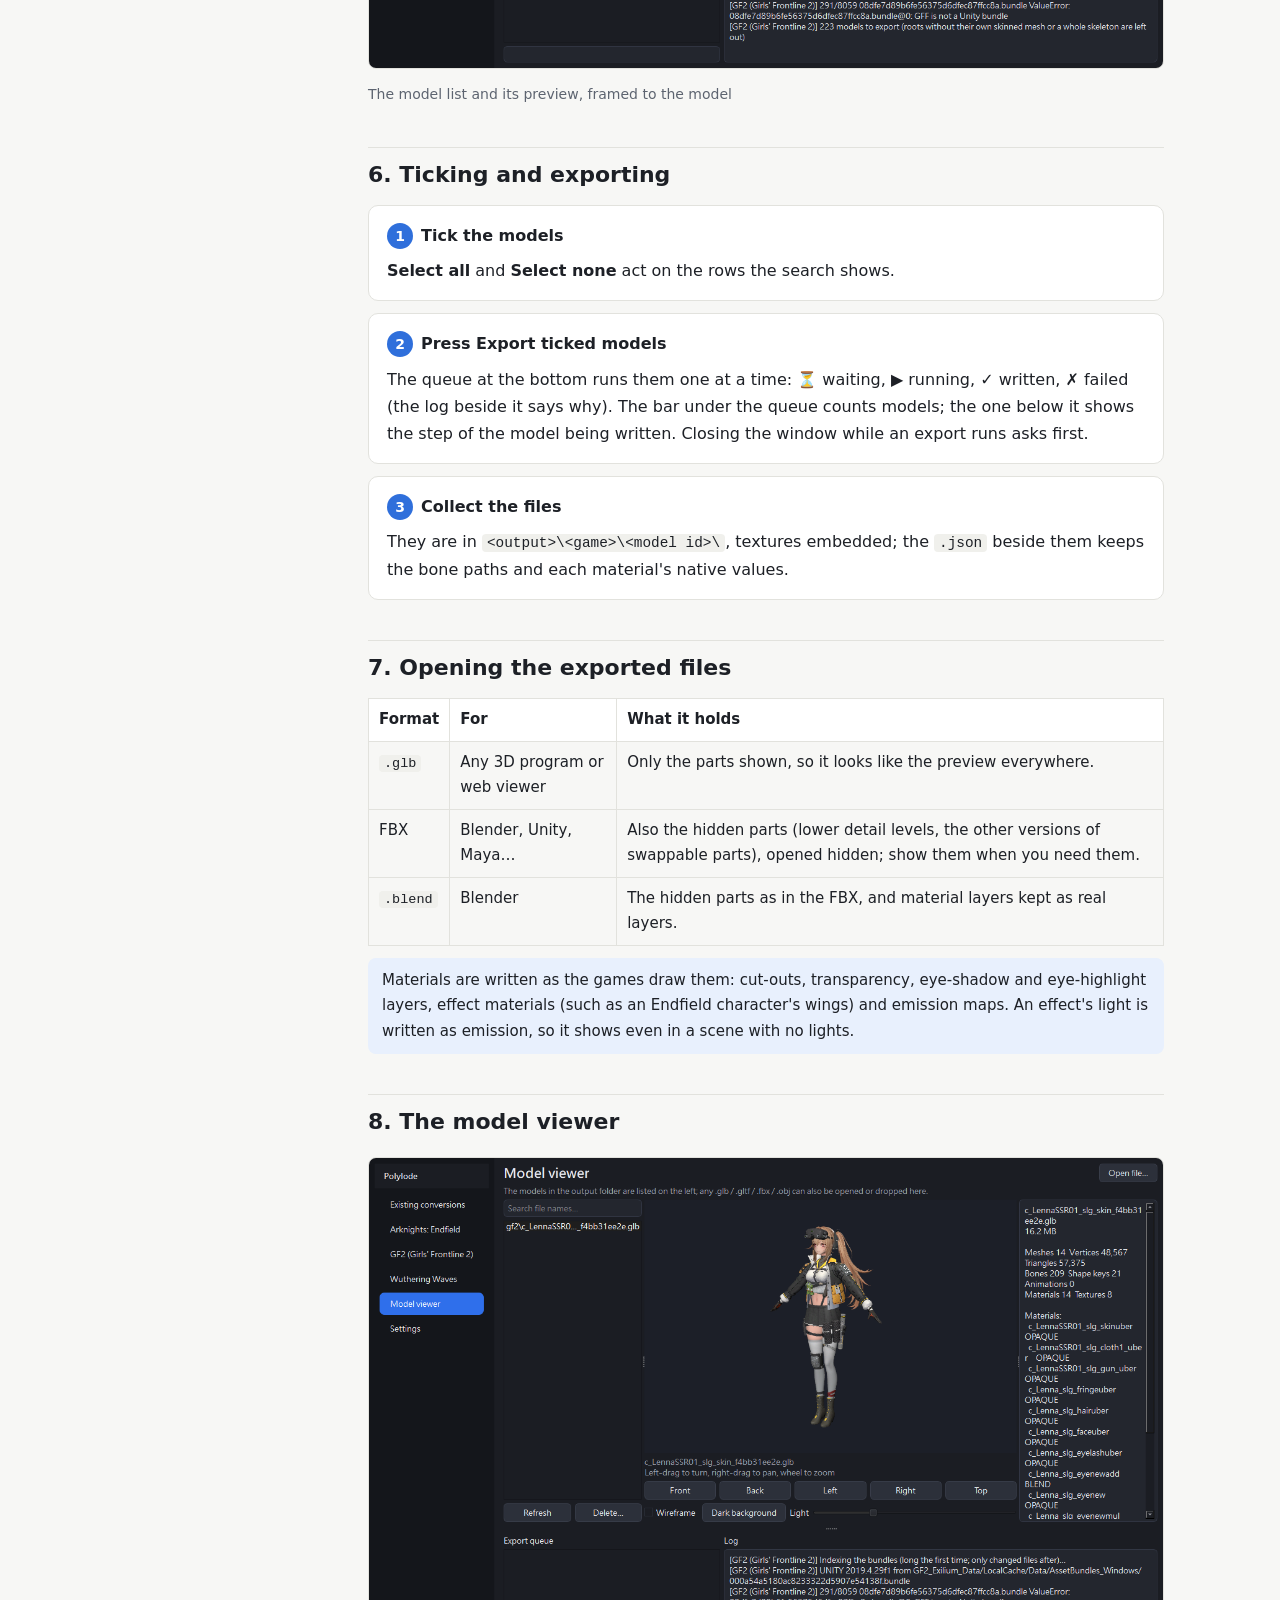
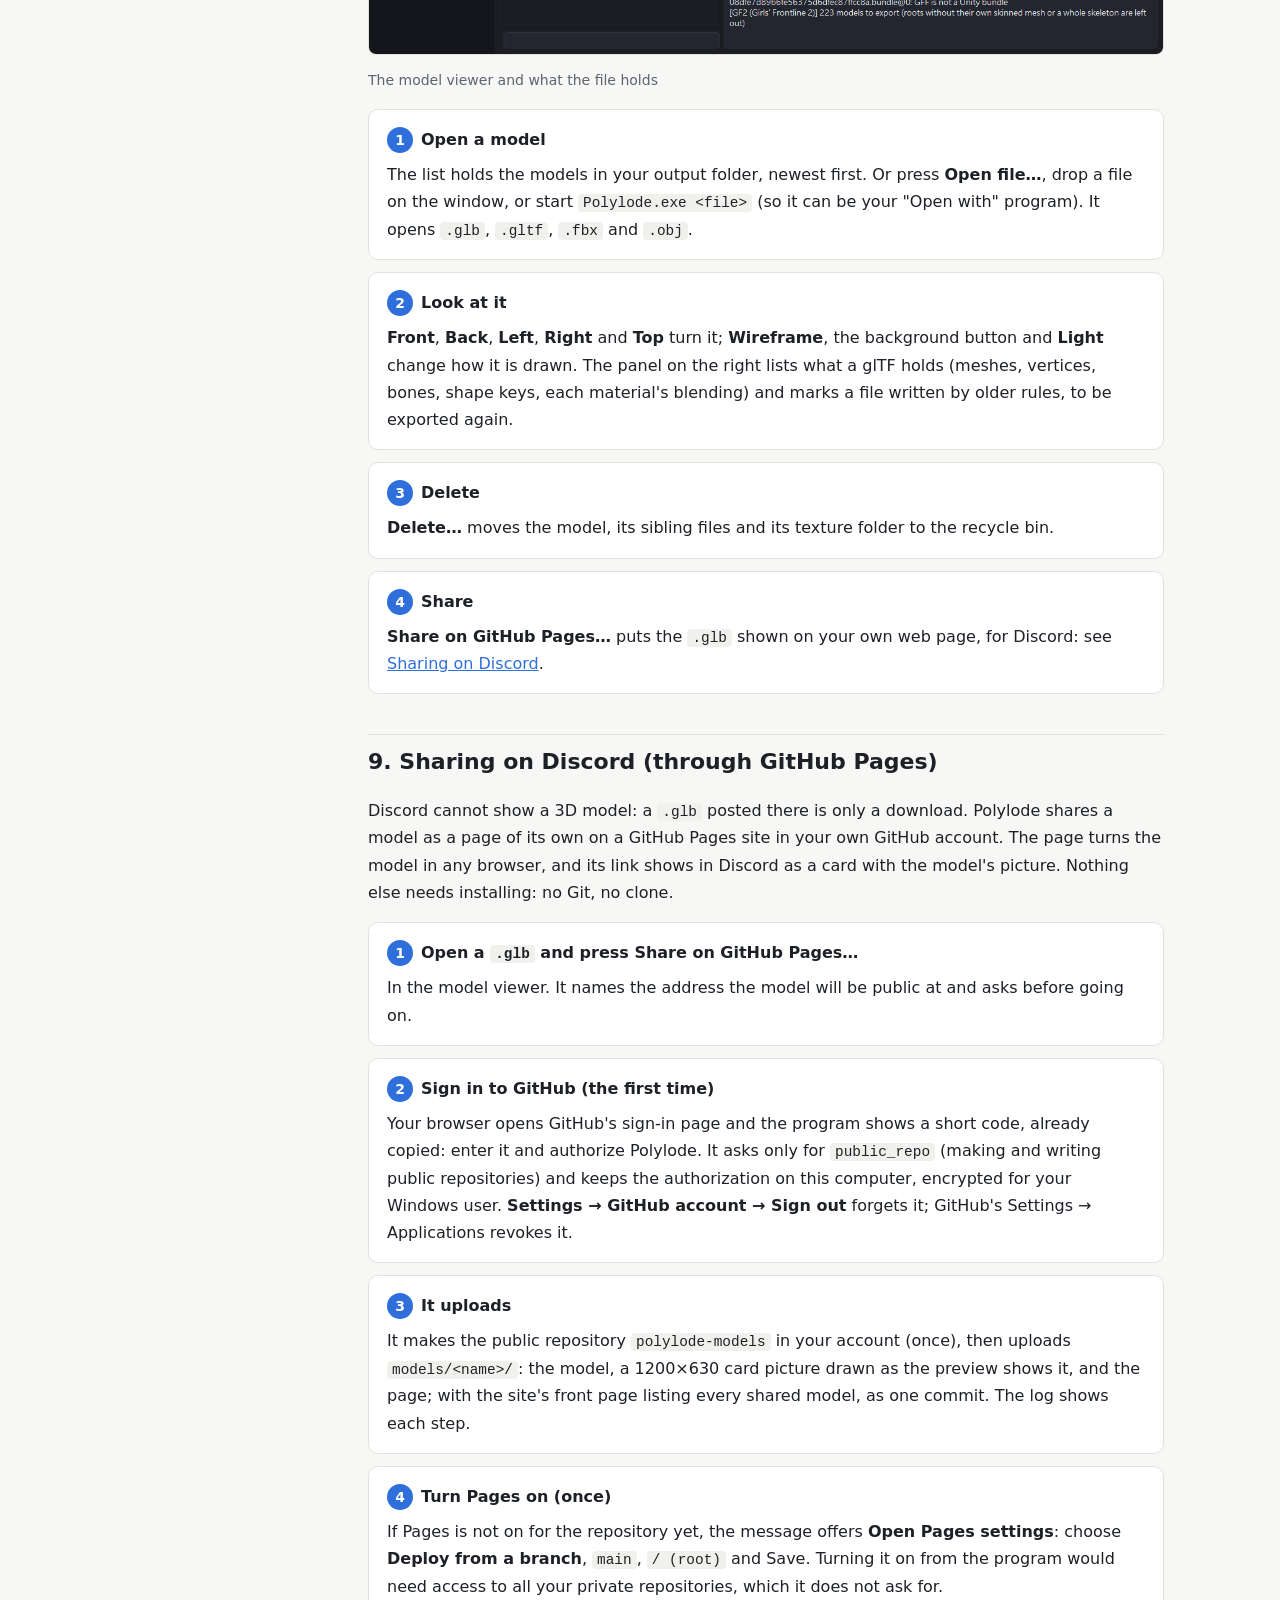
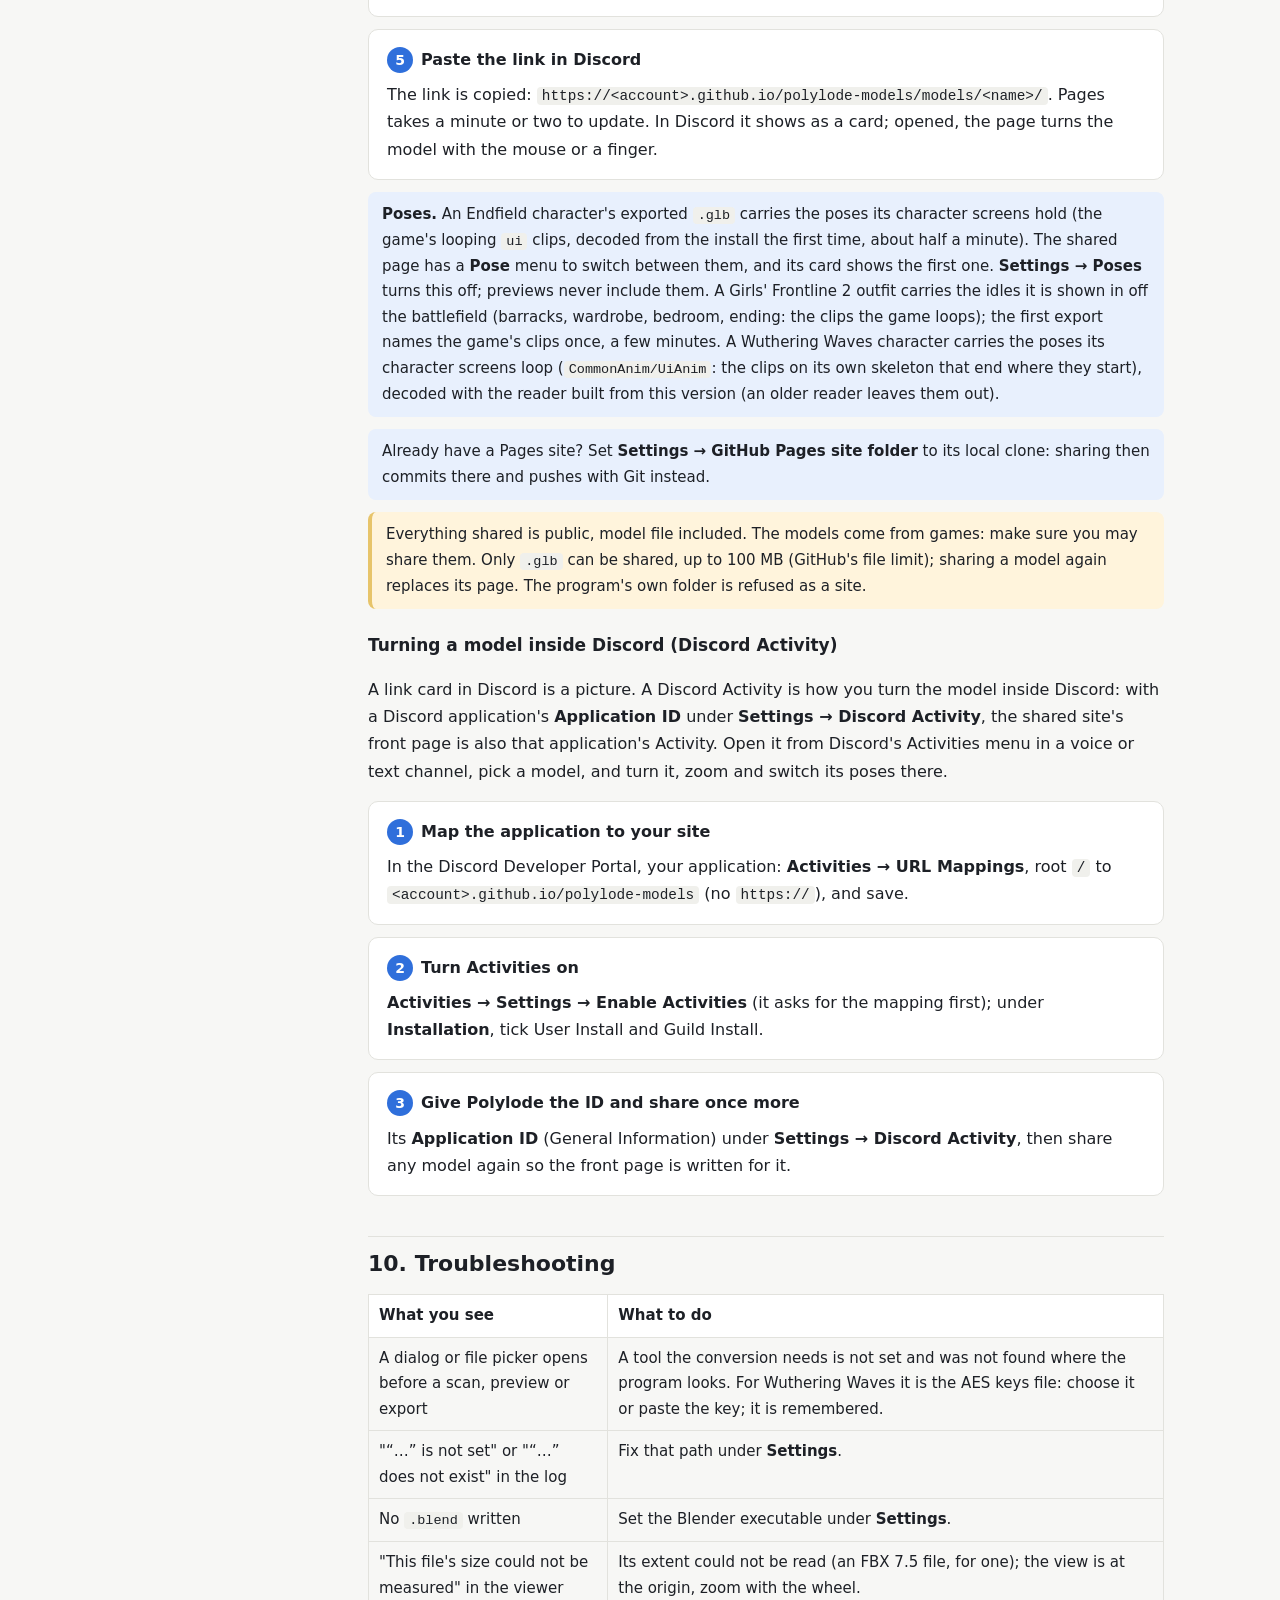
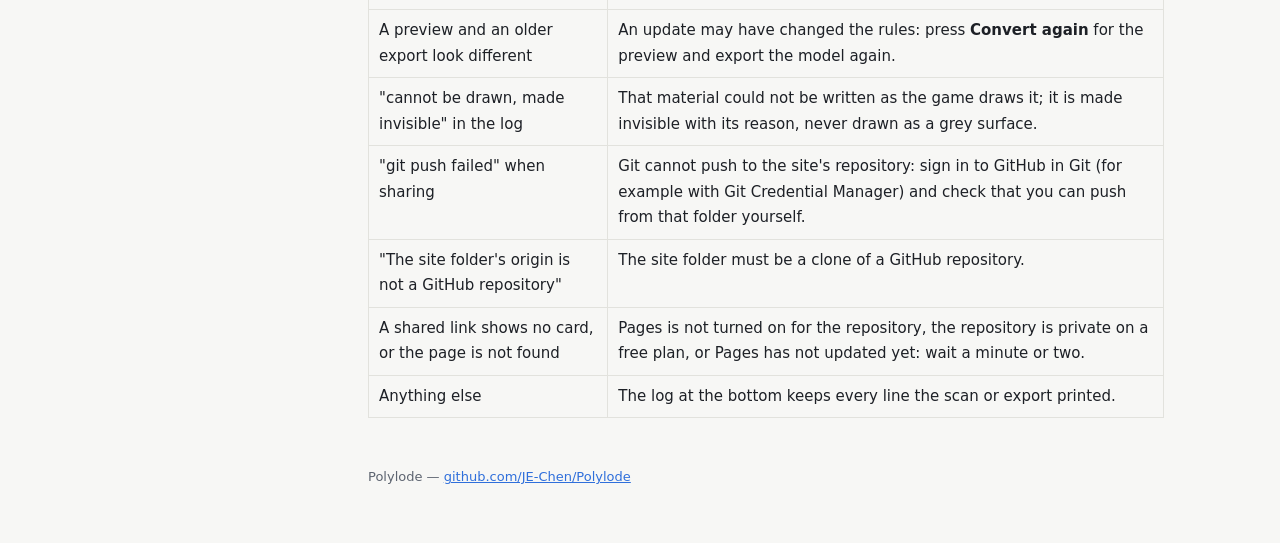
==== commit c94e9723: "Make the shared site's front page a Discord Activity A link card in Discord is a picture; a Discord " ====
--- a/docs/index.html
+++ b/docs/index.html
@@ -172,6 +172,21 @@
 <code>.glb</code> can be shared, up to 100 MB (GitHub's file limit); sharing a model again replaces its page. The program's own folder is
 refused as a site.</div>
 
+<h3 id="activity">Turning a model inside Discord (Discord Activity)</h3>
+<p>A link card in Discord is a picture. A Discord Activity is how you turn the model inside Discord: with a Discord
+application's <b>Application ID</b> under <span class="ui">Settings → Discord Activity</span>, the shared site's front page is
+also that application's Activity. Open it from Discord's Activities menu in a voice or text channel, pick a model, and turn it,
+zoom and switch its poses there.</p>
+<div class="step"><span class="n">1</span><strong class="title">Map the application to your site</strong>
+  <p>In the Discord Developer Portal, your application: <span class="ui">Activities → URL Mappings</span>, root <code>/</code> to
+  <code>&lt;account&gt;.github.io/polylode-models</code> (no <code>https://</code>), and save.</p></div>
+<div class="step"><span class="n">2</span><strong class="title">Turn Activities on</strong>
+  <p><span class="ui">Activities → Settings → Enable Activities</span> (it asks for the mapping first); under
+  <span class="ui">Installation</span>, tick User Install and Guild Install.</p></div>
+<div class="step"><span class="n">3</span><strong class="title">Give Polylode the ID and share once more</strong>
+  <p>Its <b>Application ID</b> (General Information) under <span class="ui">Settings → Discord Activity</span>, then share any
+  model again so the front page is written for it.</p></div>
+
 <h2 id="trouble">10. Troubleshooting</h2>
 <table>
   <tr><th>What you see</th><th>What to do</th></tr>
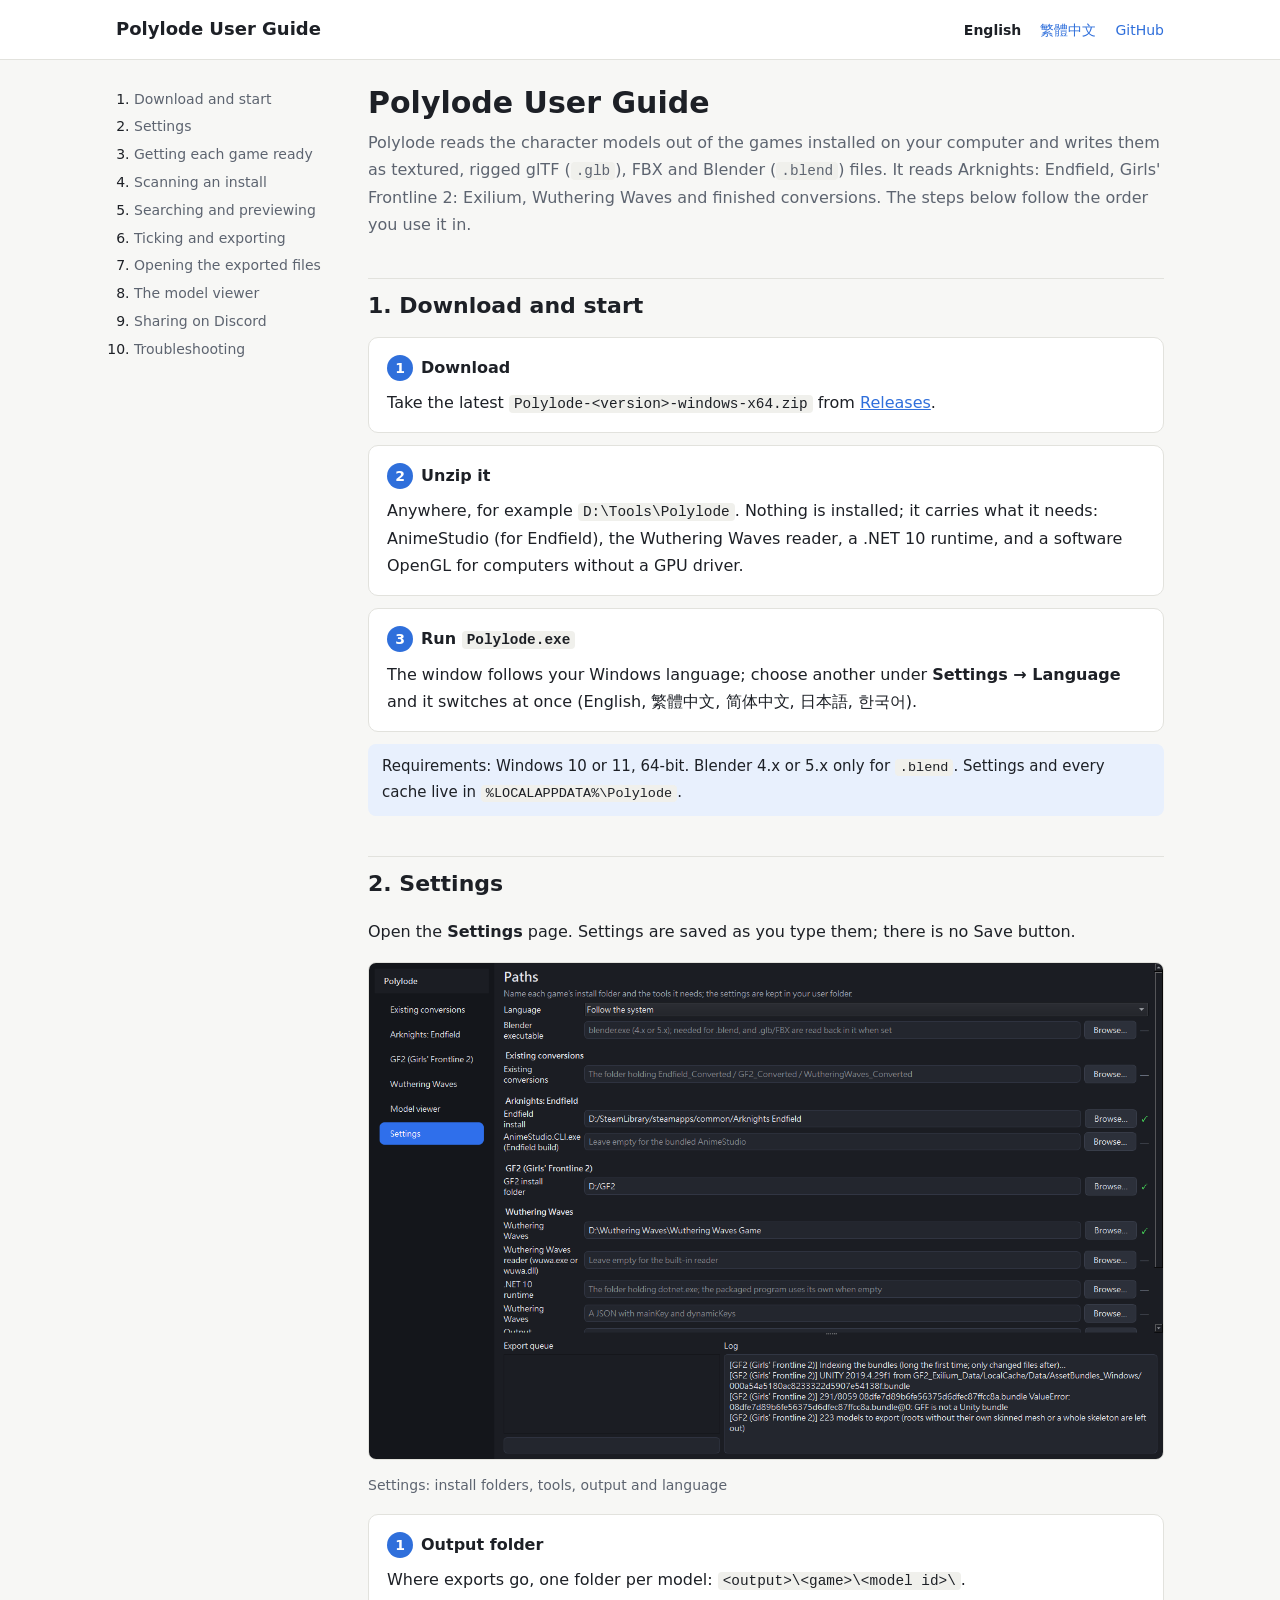
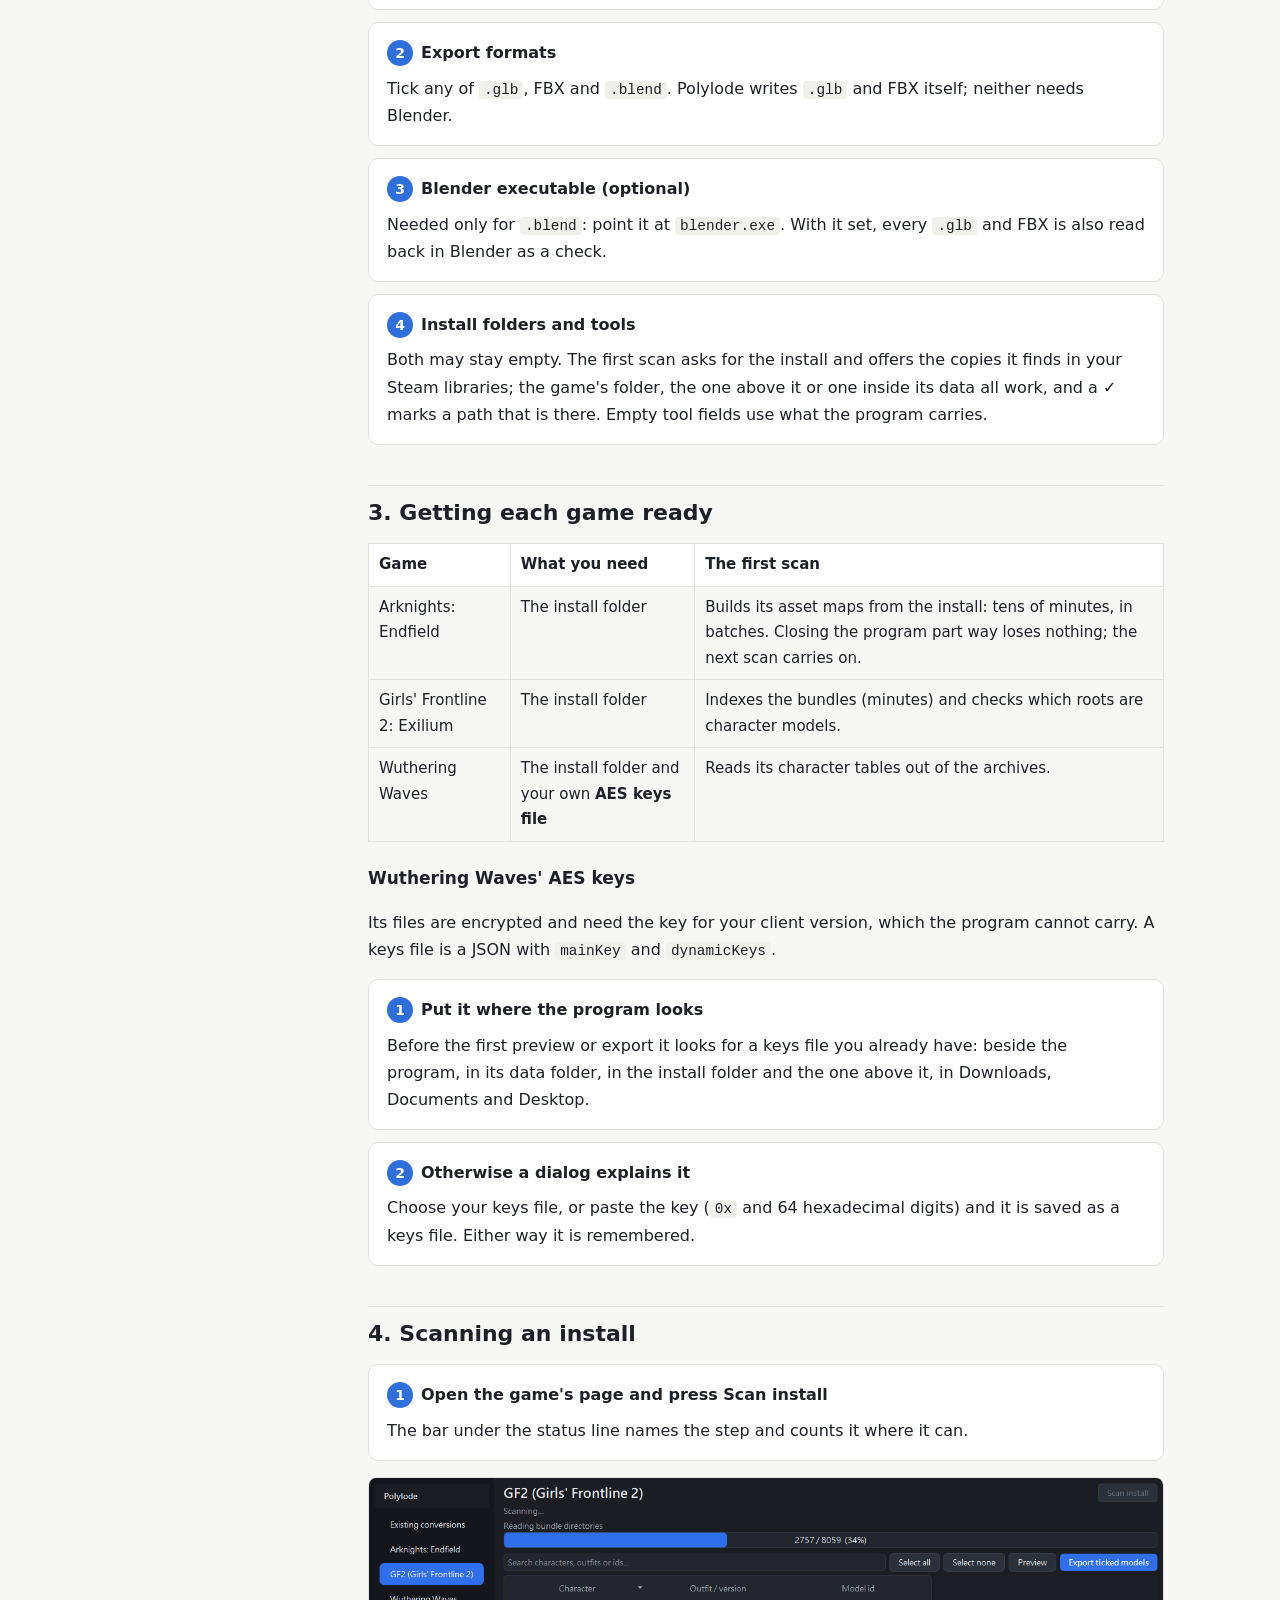
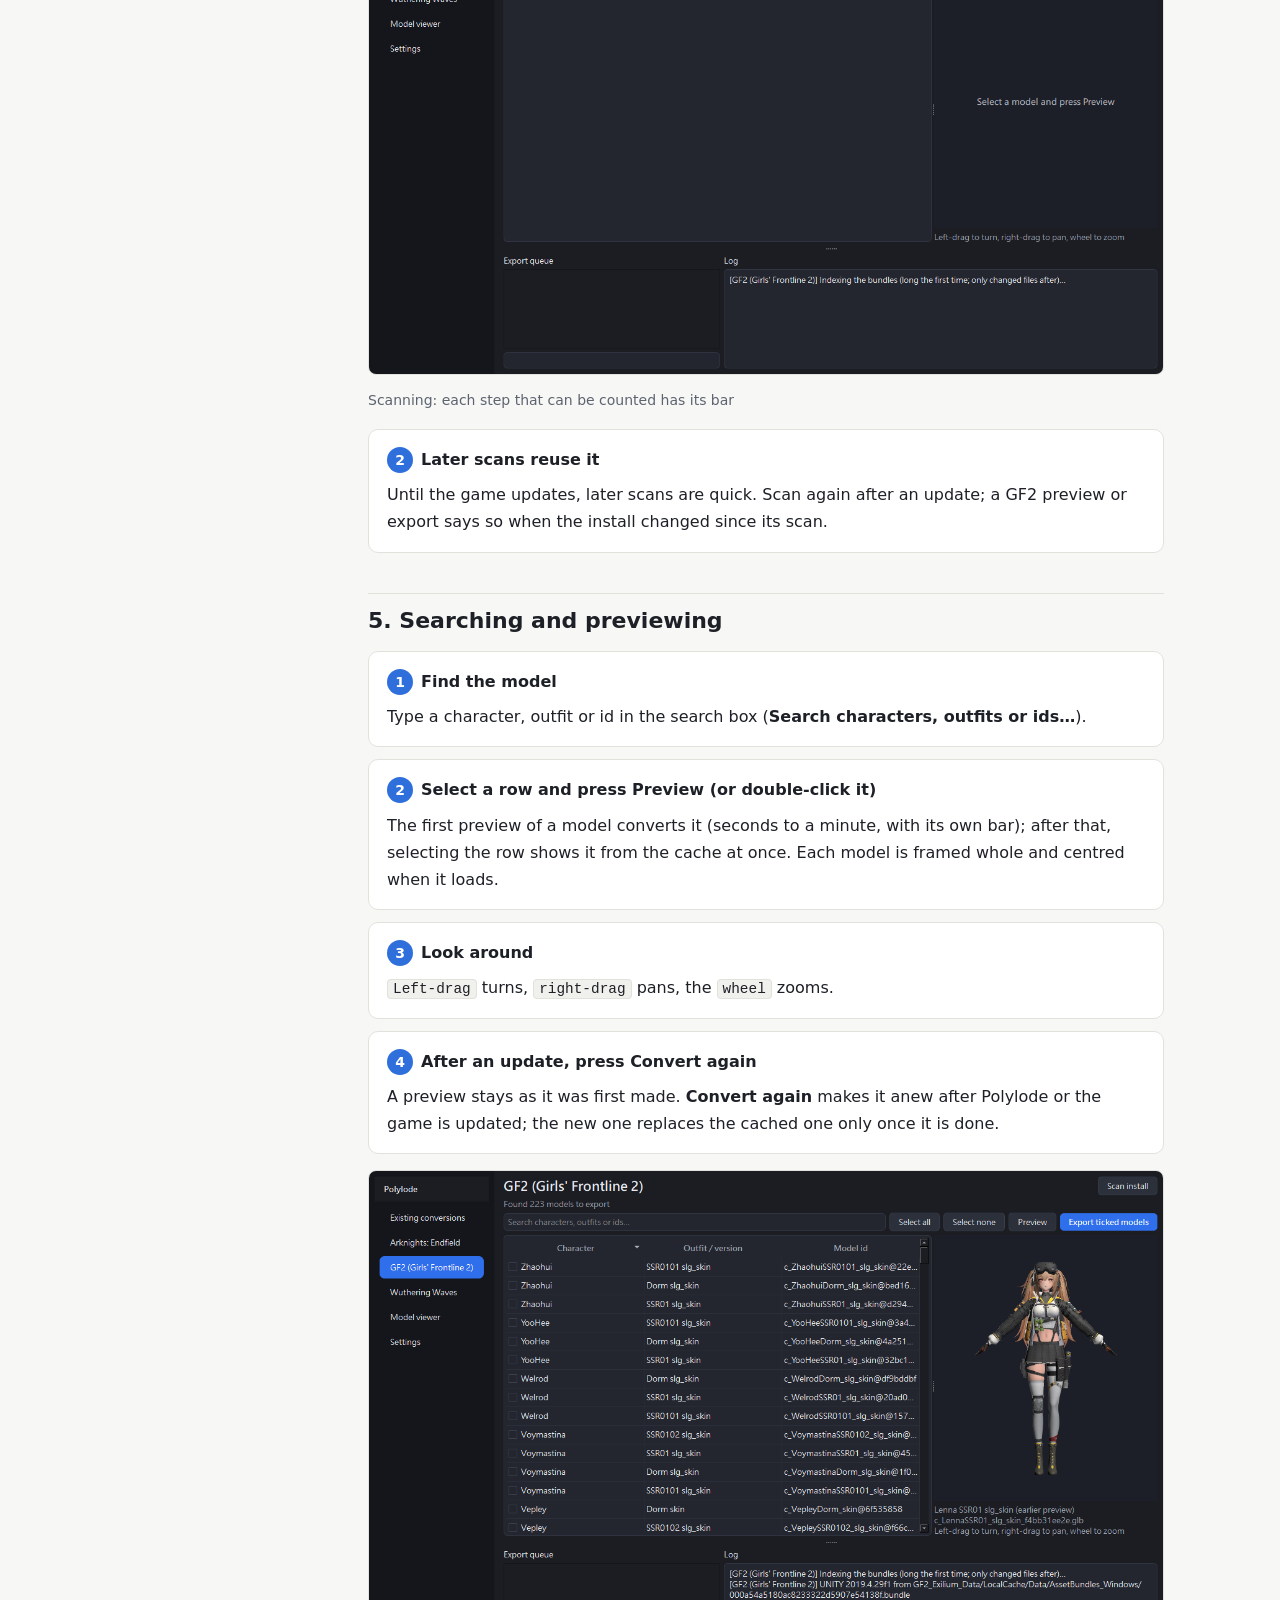
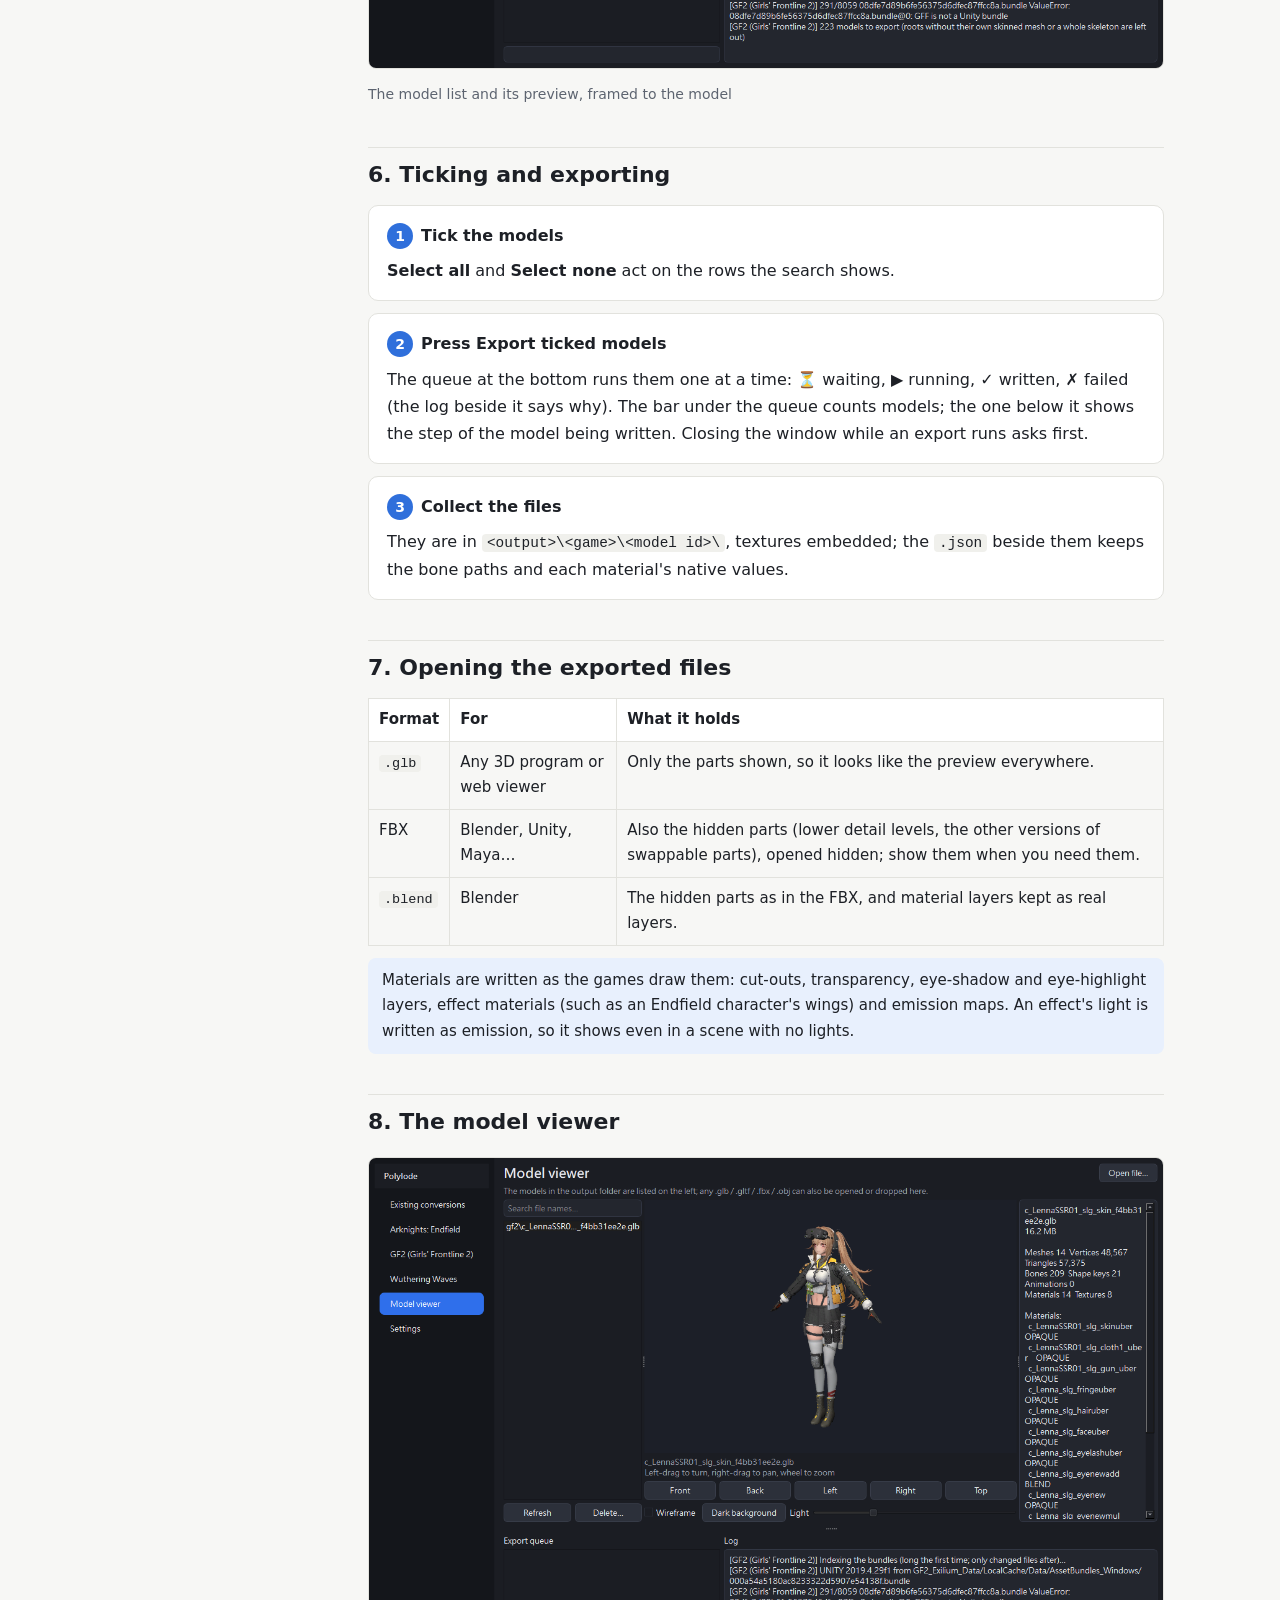
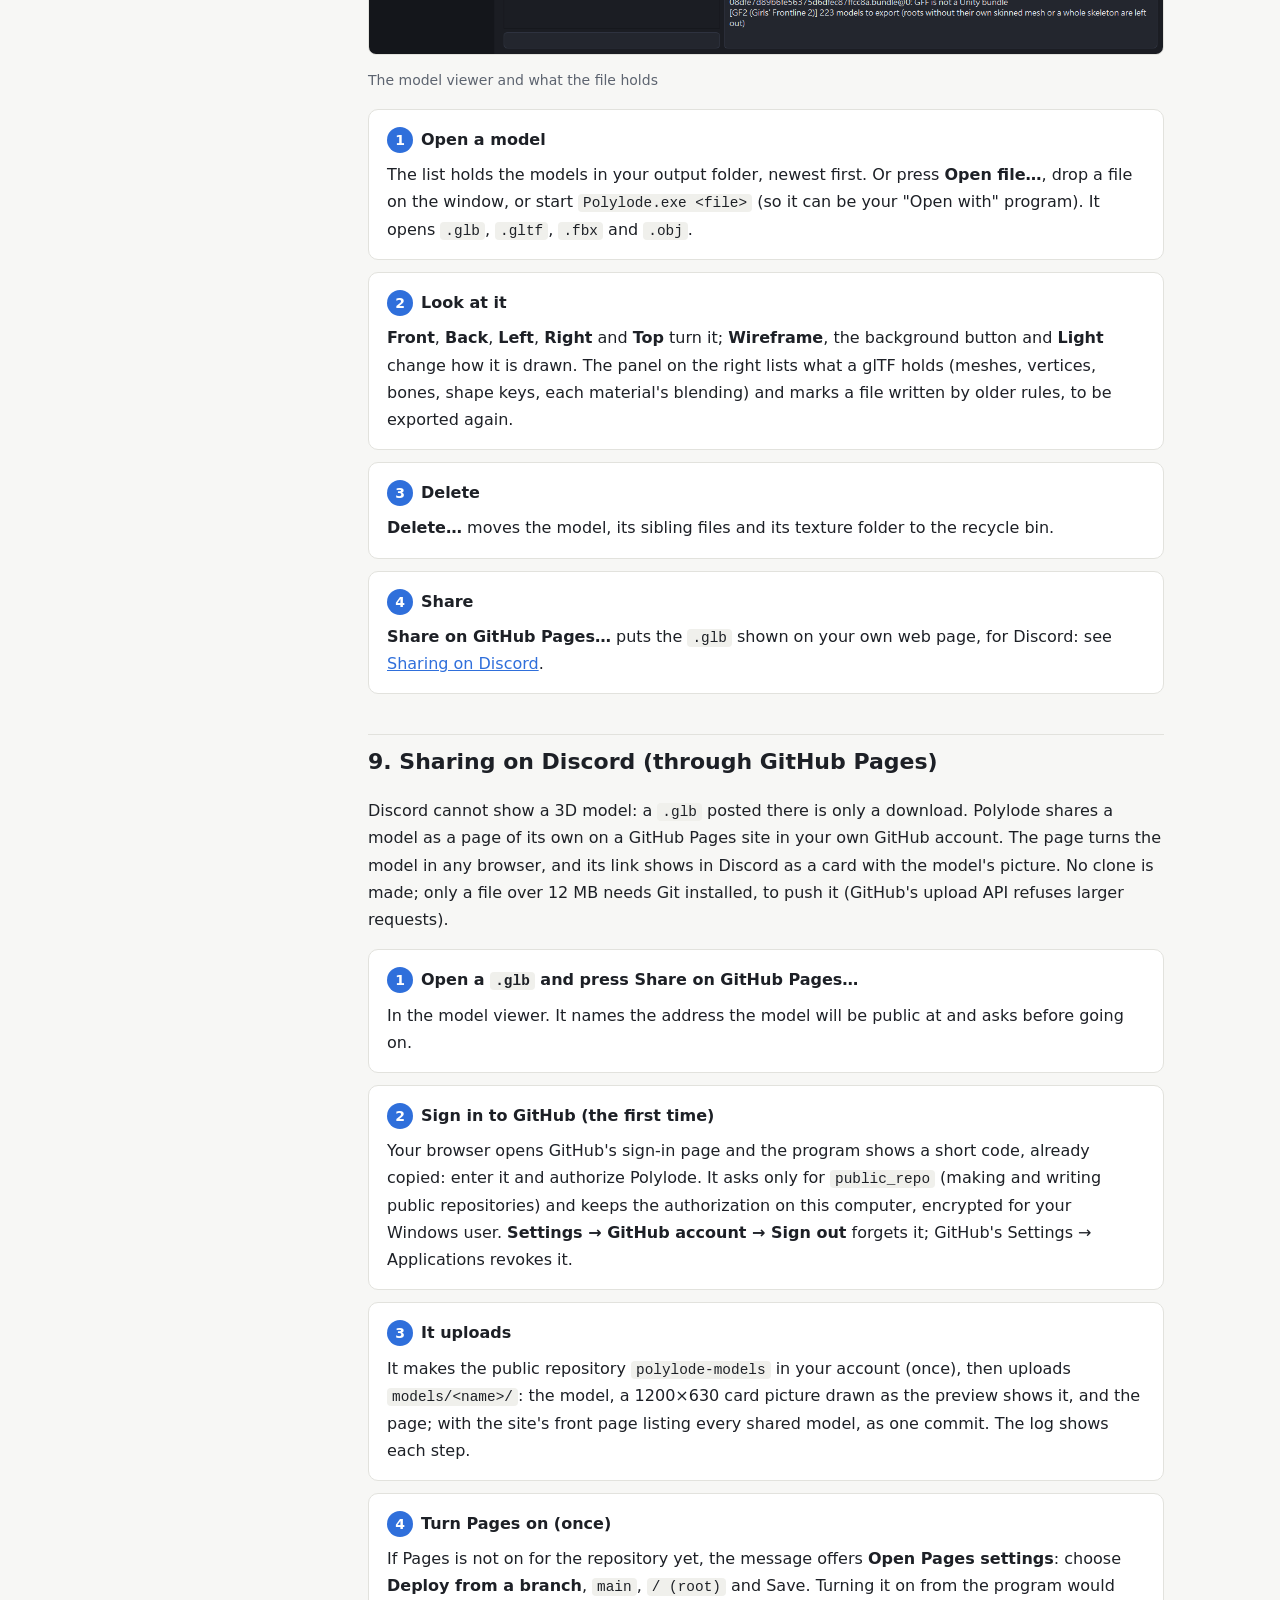
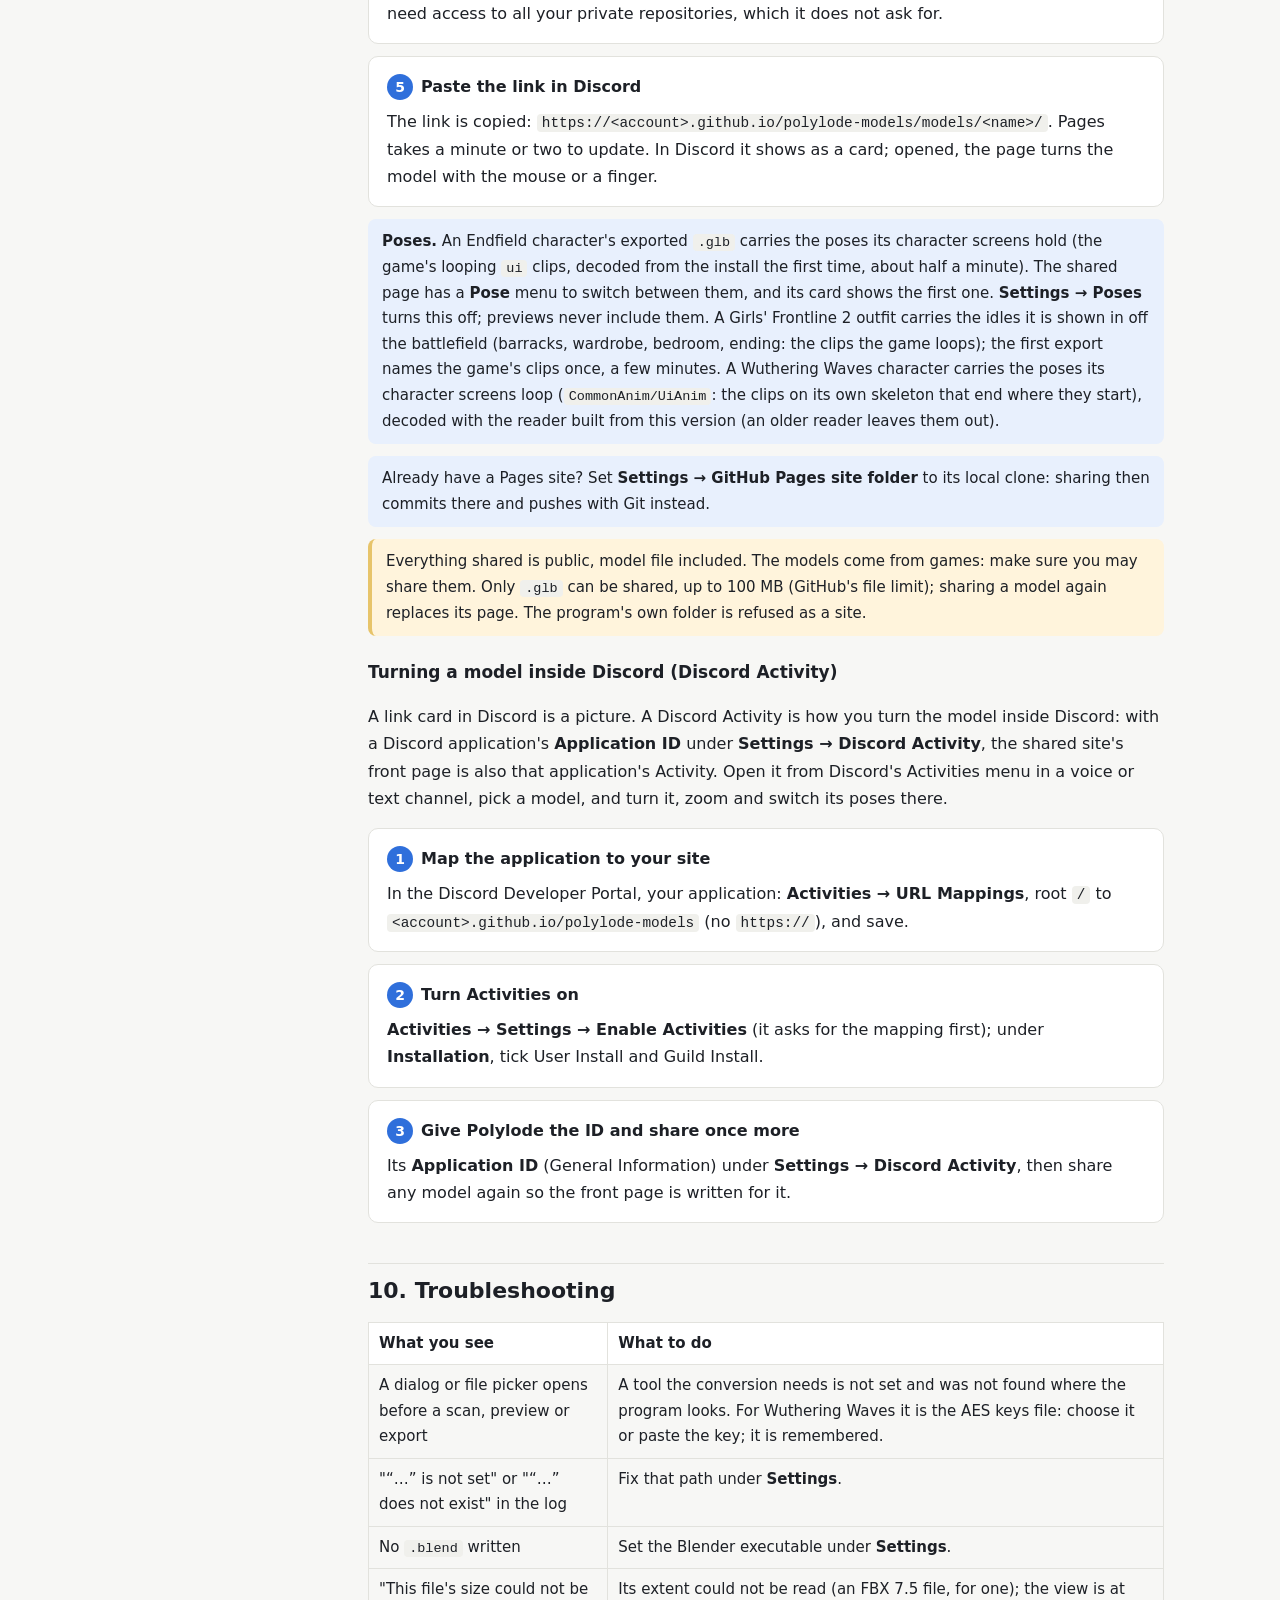
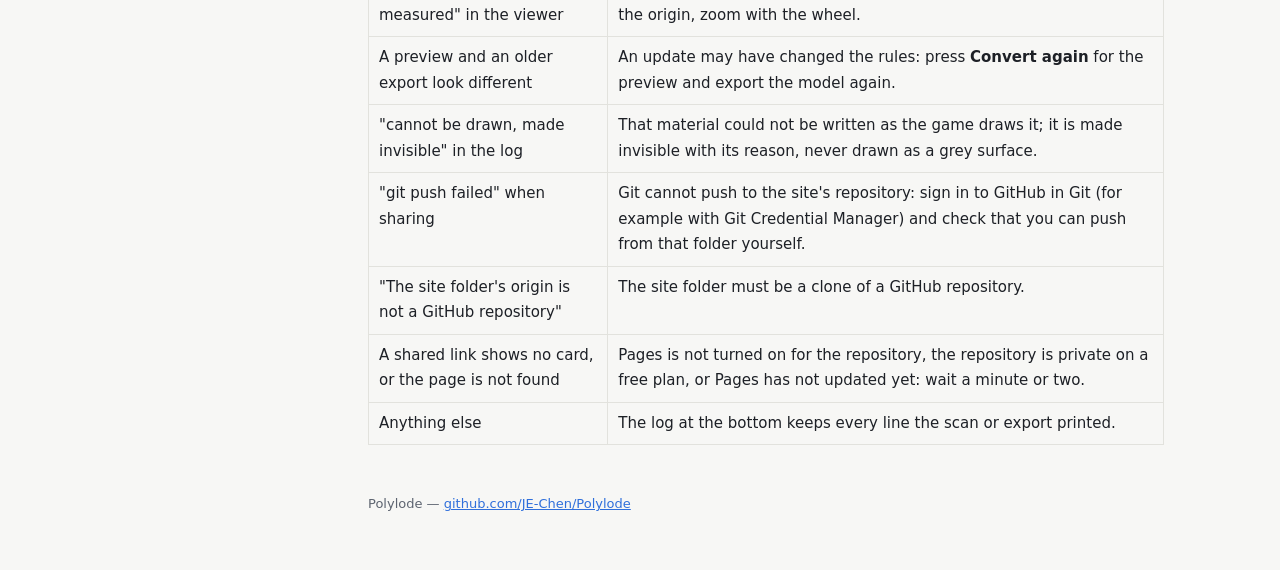
==== commit e52b91dd: "Push large shared files with Git, keep the sign-in on an upload's 401, stop the page turning by itse" ====
--- a/docs/index.html
+++ b/docs/index.html
@@ -141,7 +141,8 @@
 <h2 id="share">9. Sharing on Discord (through GitHub Pages)</h2>
 <p>Discord cannot show a 3D model: a <code>.glb</code> posted there is only a download. Polylode shares a model as a page of its own on a
 GitHub Pages site in your own GitHub account. The page turns the model in any browser, and its link shows in Discord as a card with the
-model's picture. Nothing else needs installing: no Git, no clone.</p>
+model's picture. No clone is made; only a file over 12 MB needs Git installed, to push it (GitHub's upload API refuses larger
+requests).</p>
 <div class="step"><span class="n">1</span><strong class="title">Open a <code>.glb</code> and press <span class="ui">Share on GitHub Pages…</span></strong>
   <p>In the model viewer. It names the address the model will be public at and asks before going on.</p></div>
 <div class="step"><span class="n">2</span><strong class="title">Sign in to GitHub (the first time)</strong>
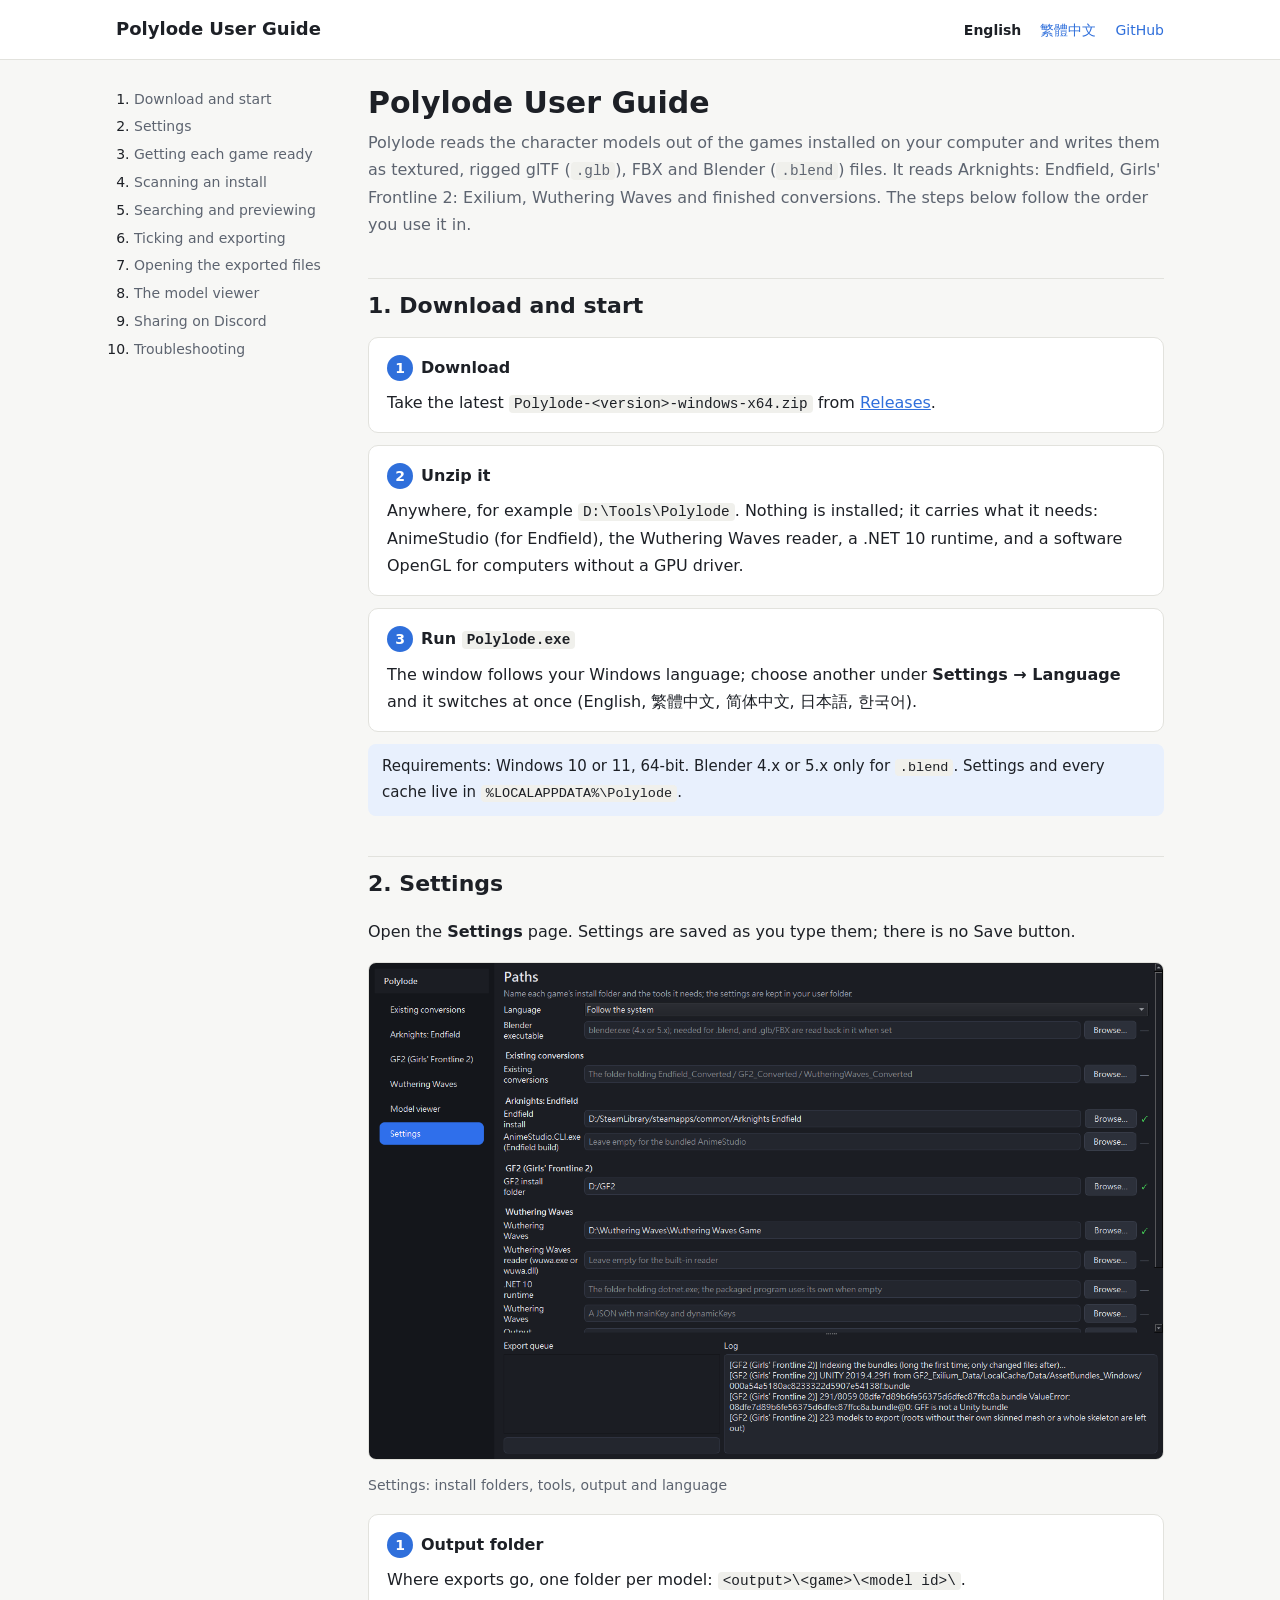
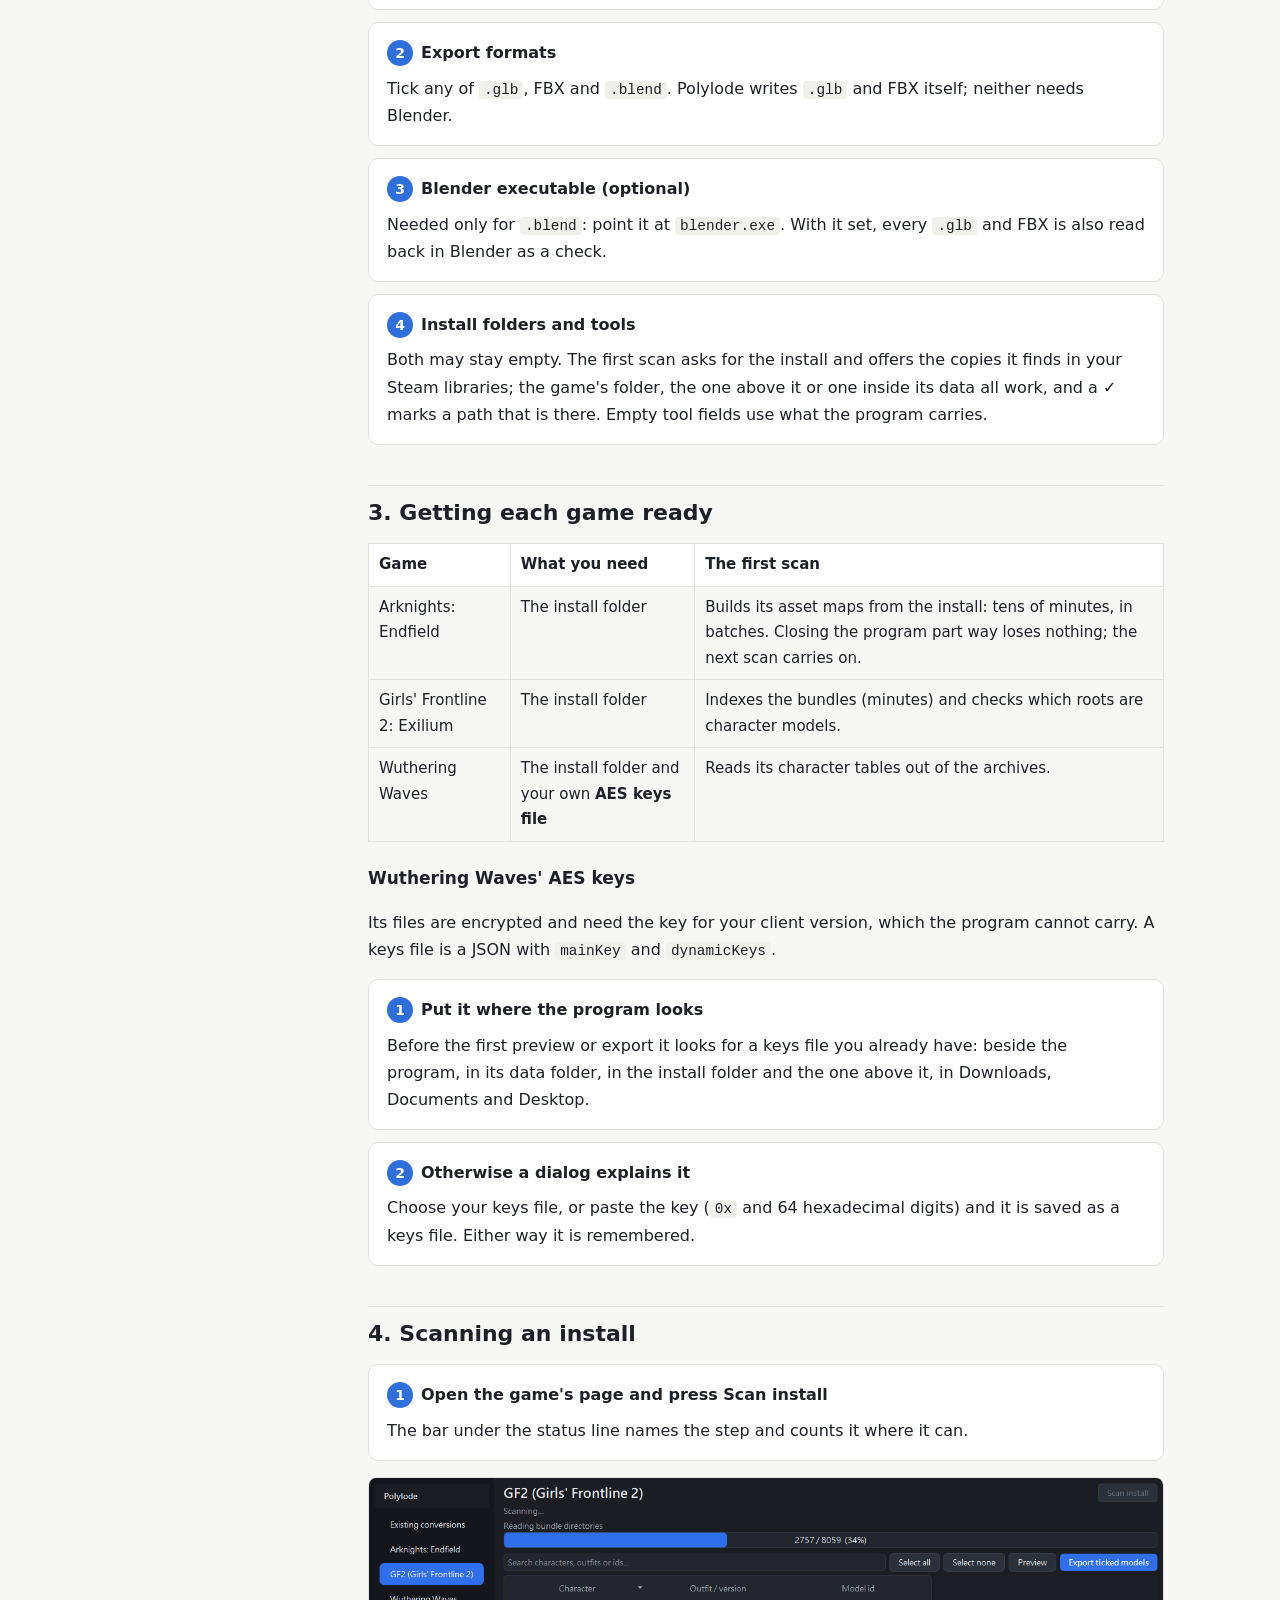
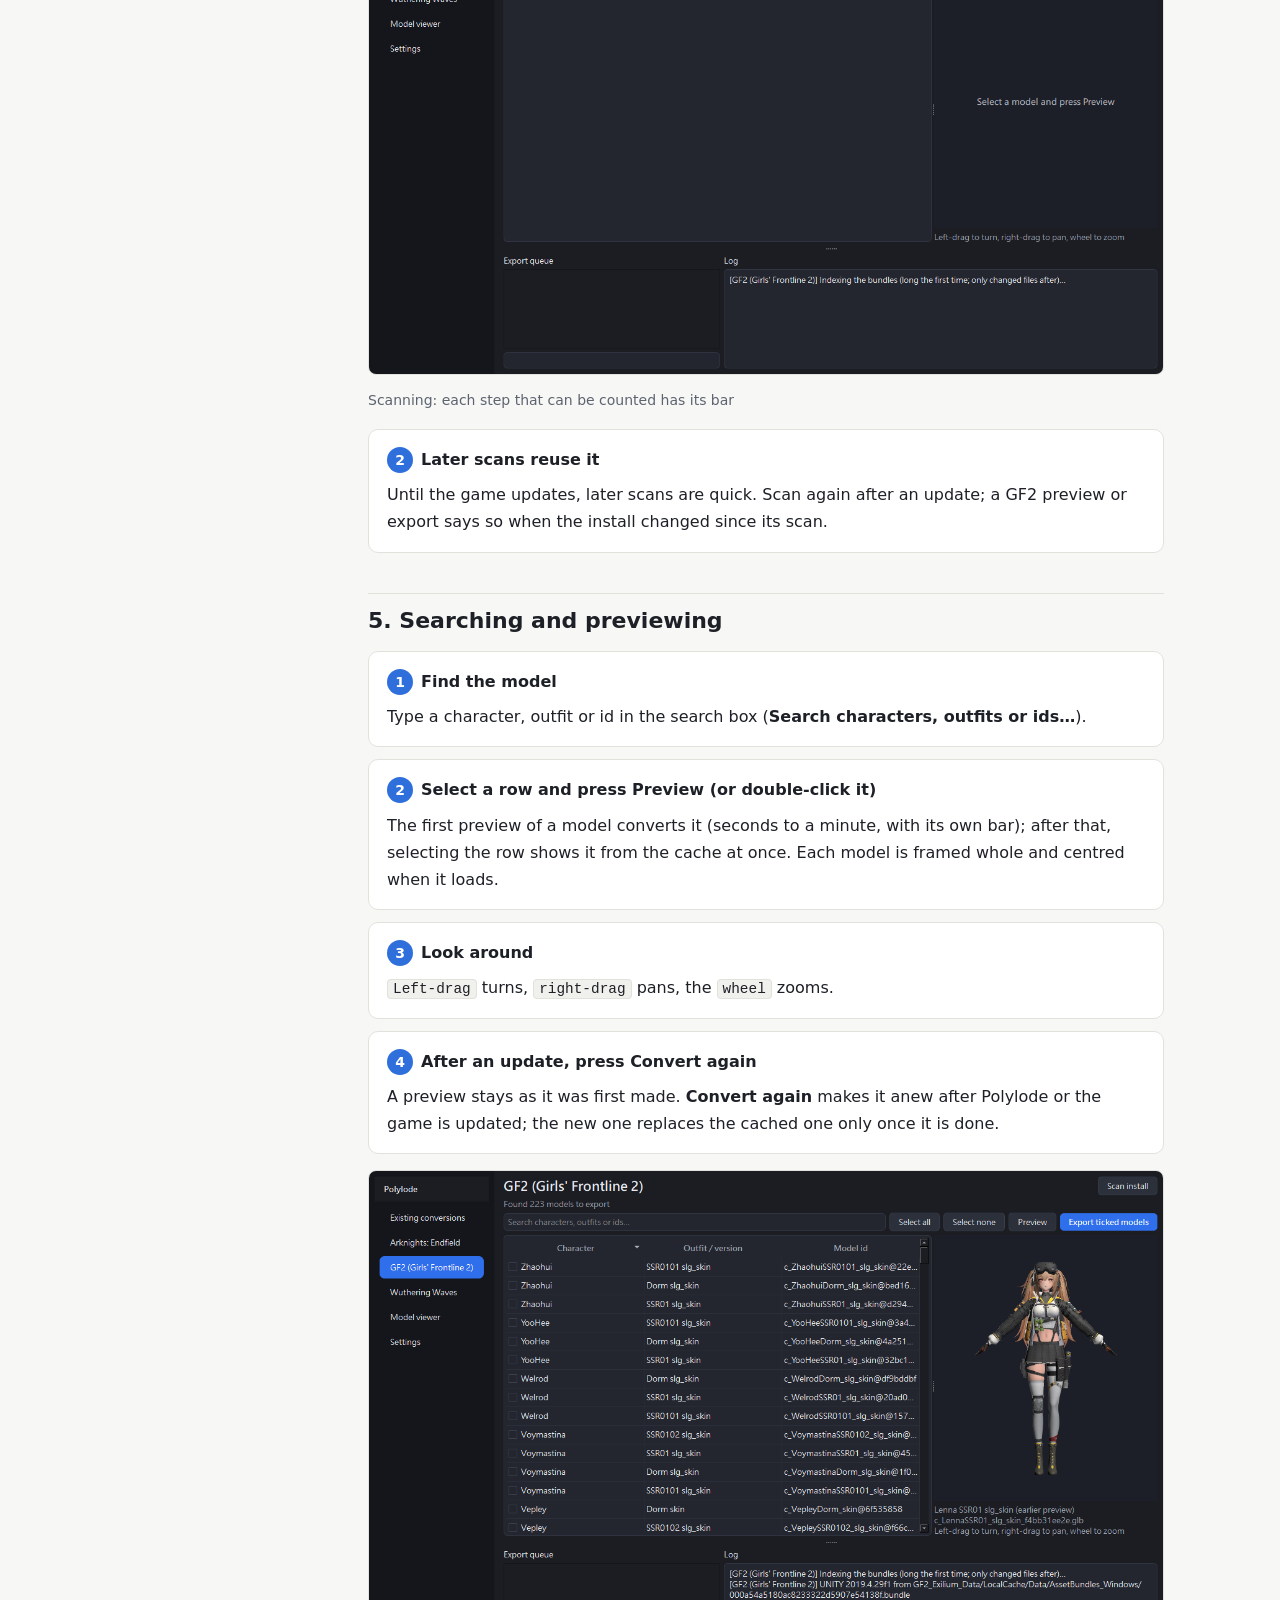
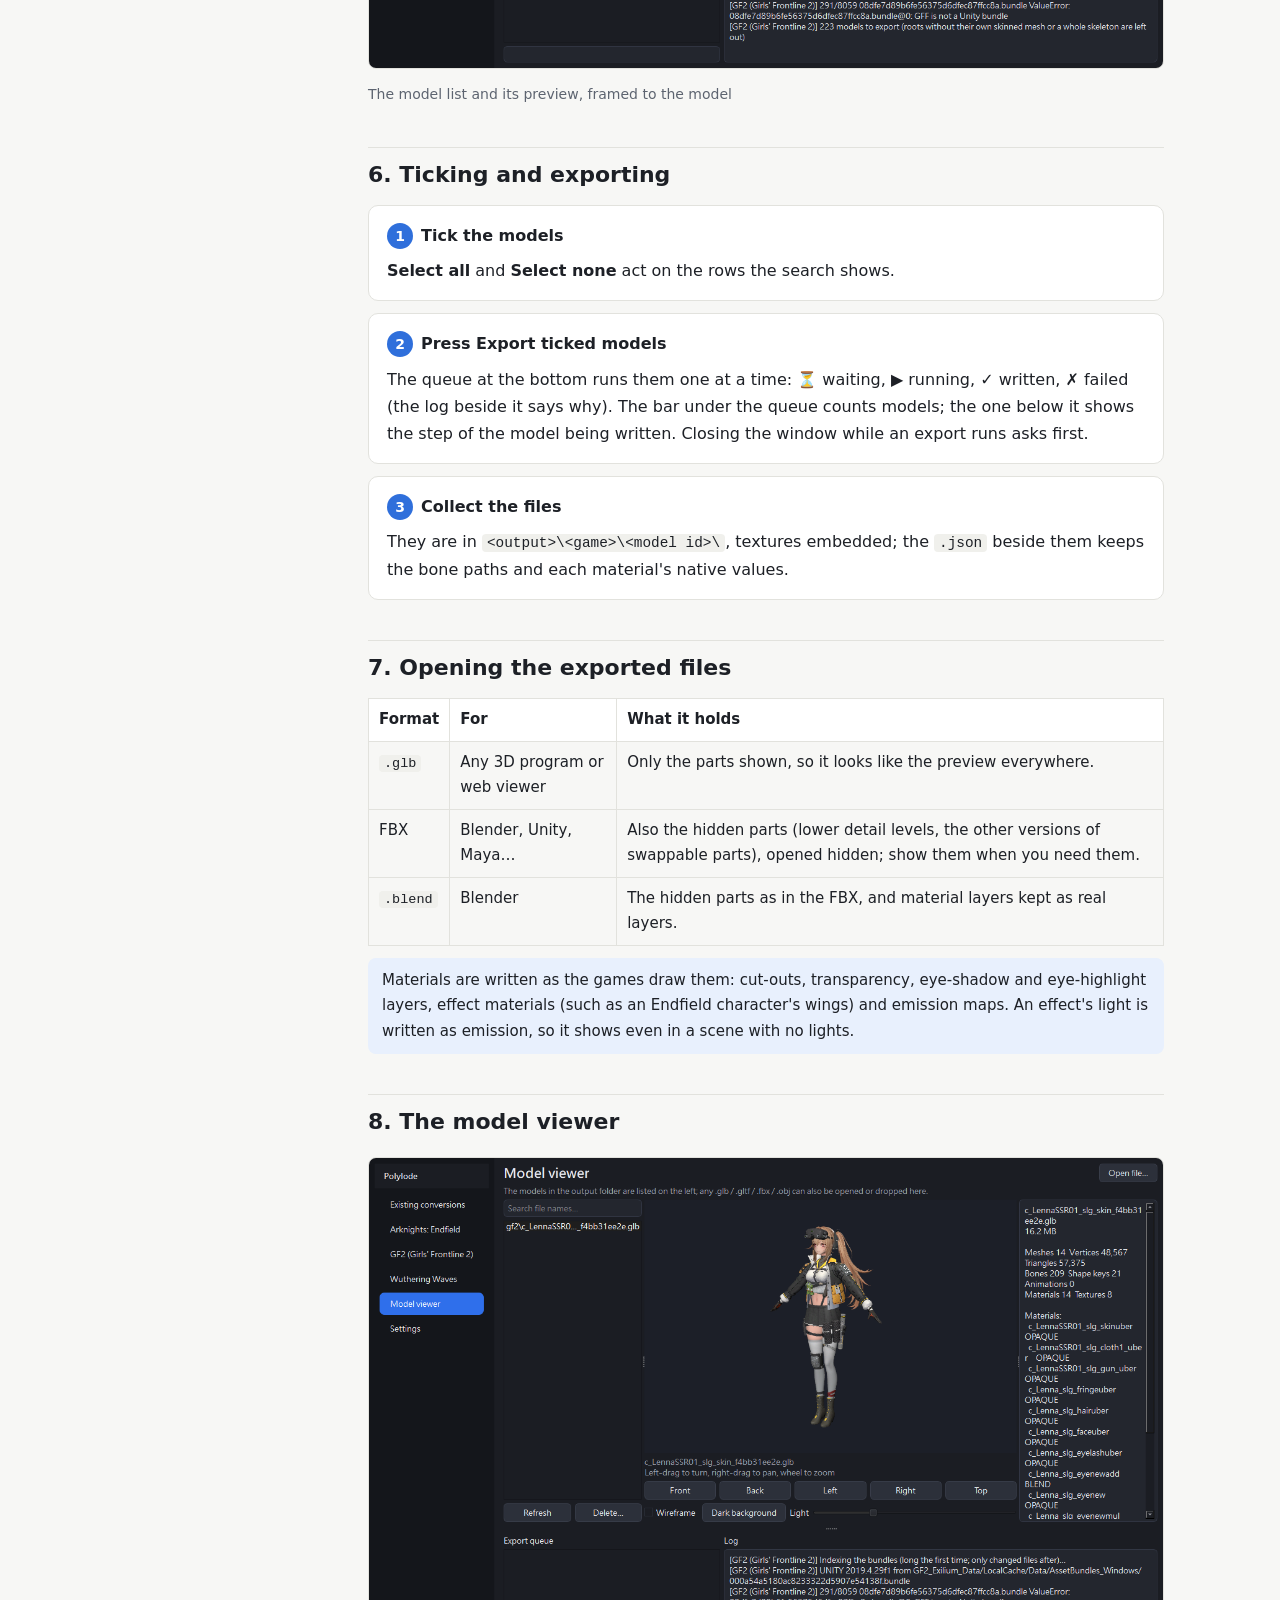
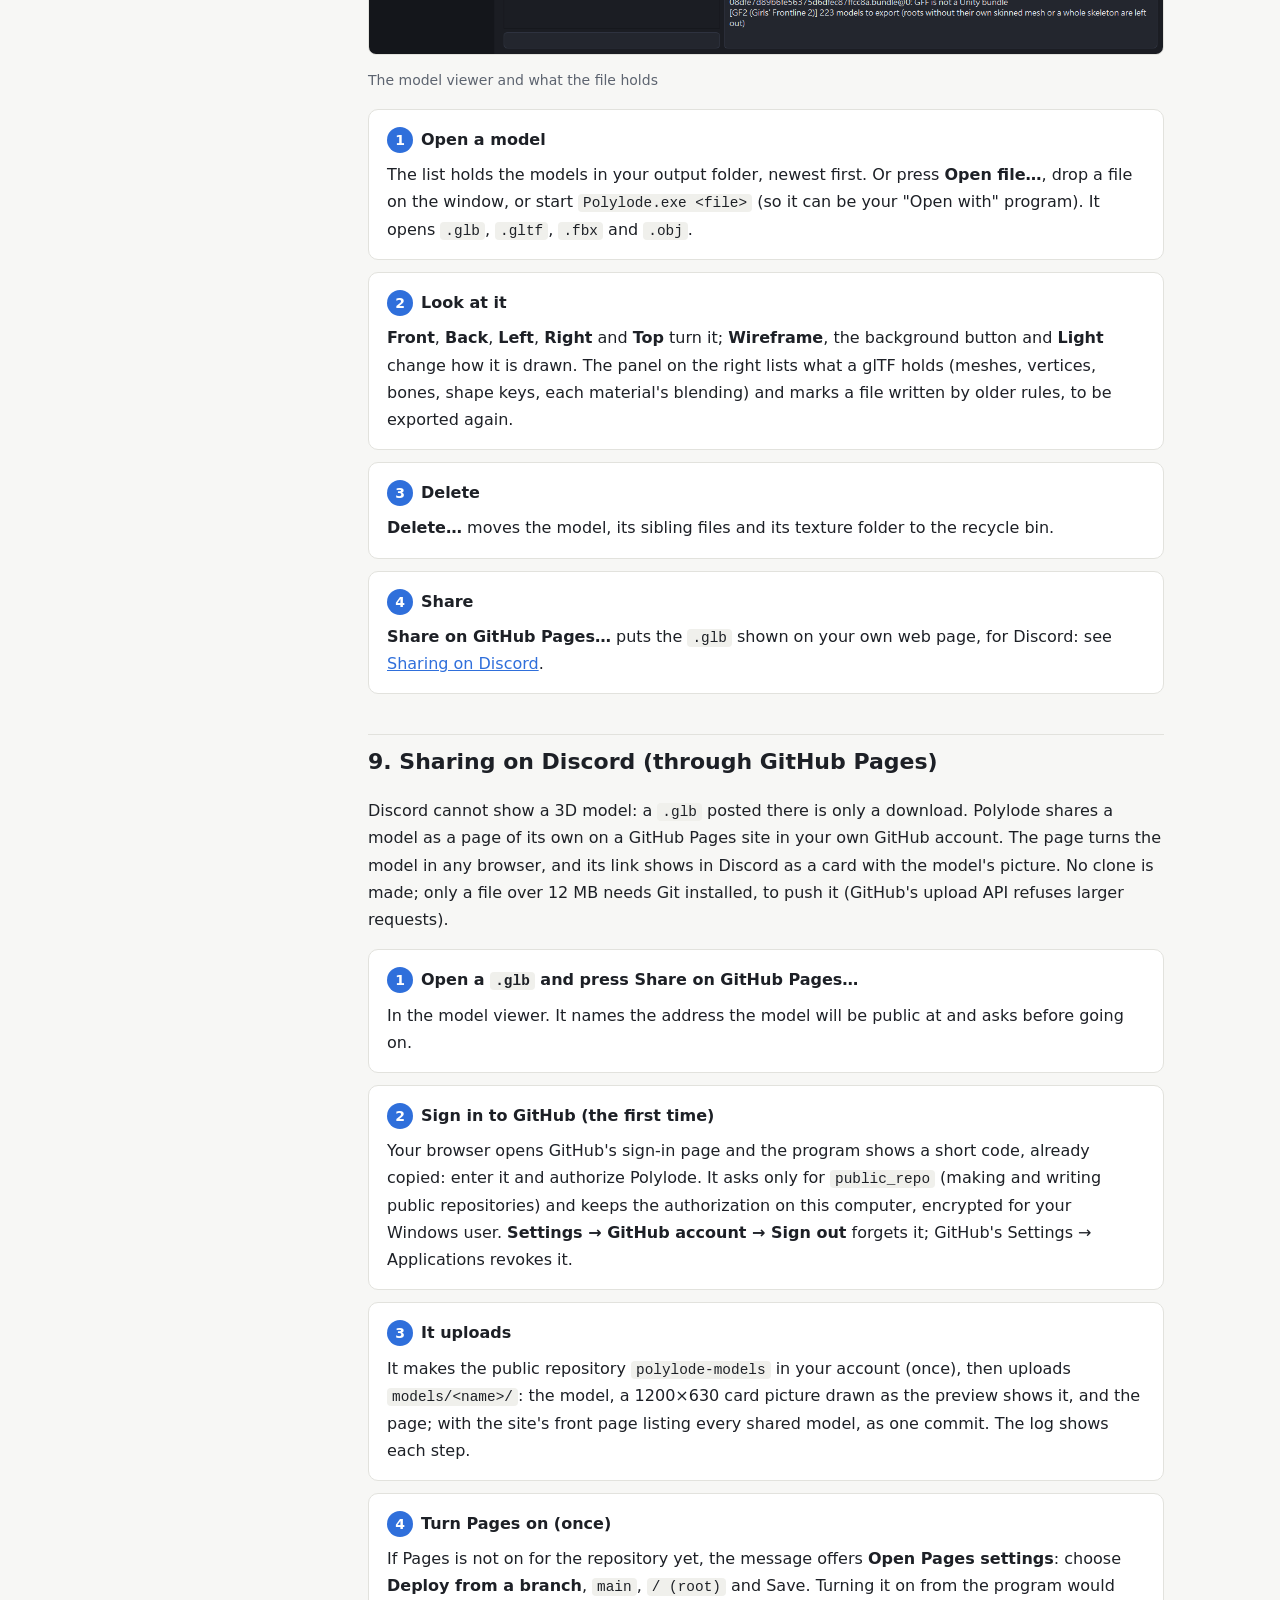
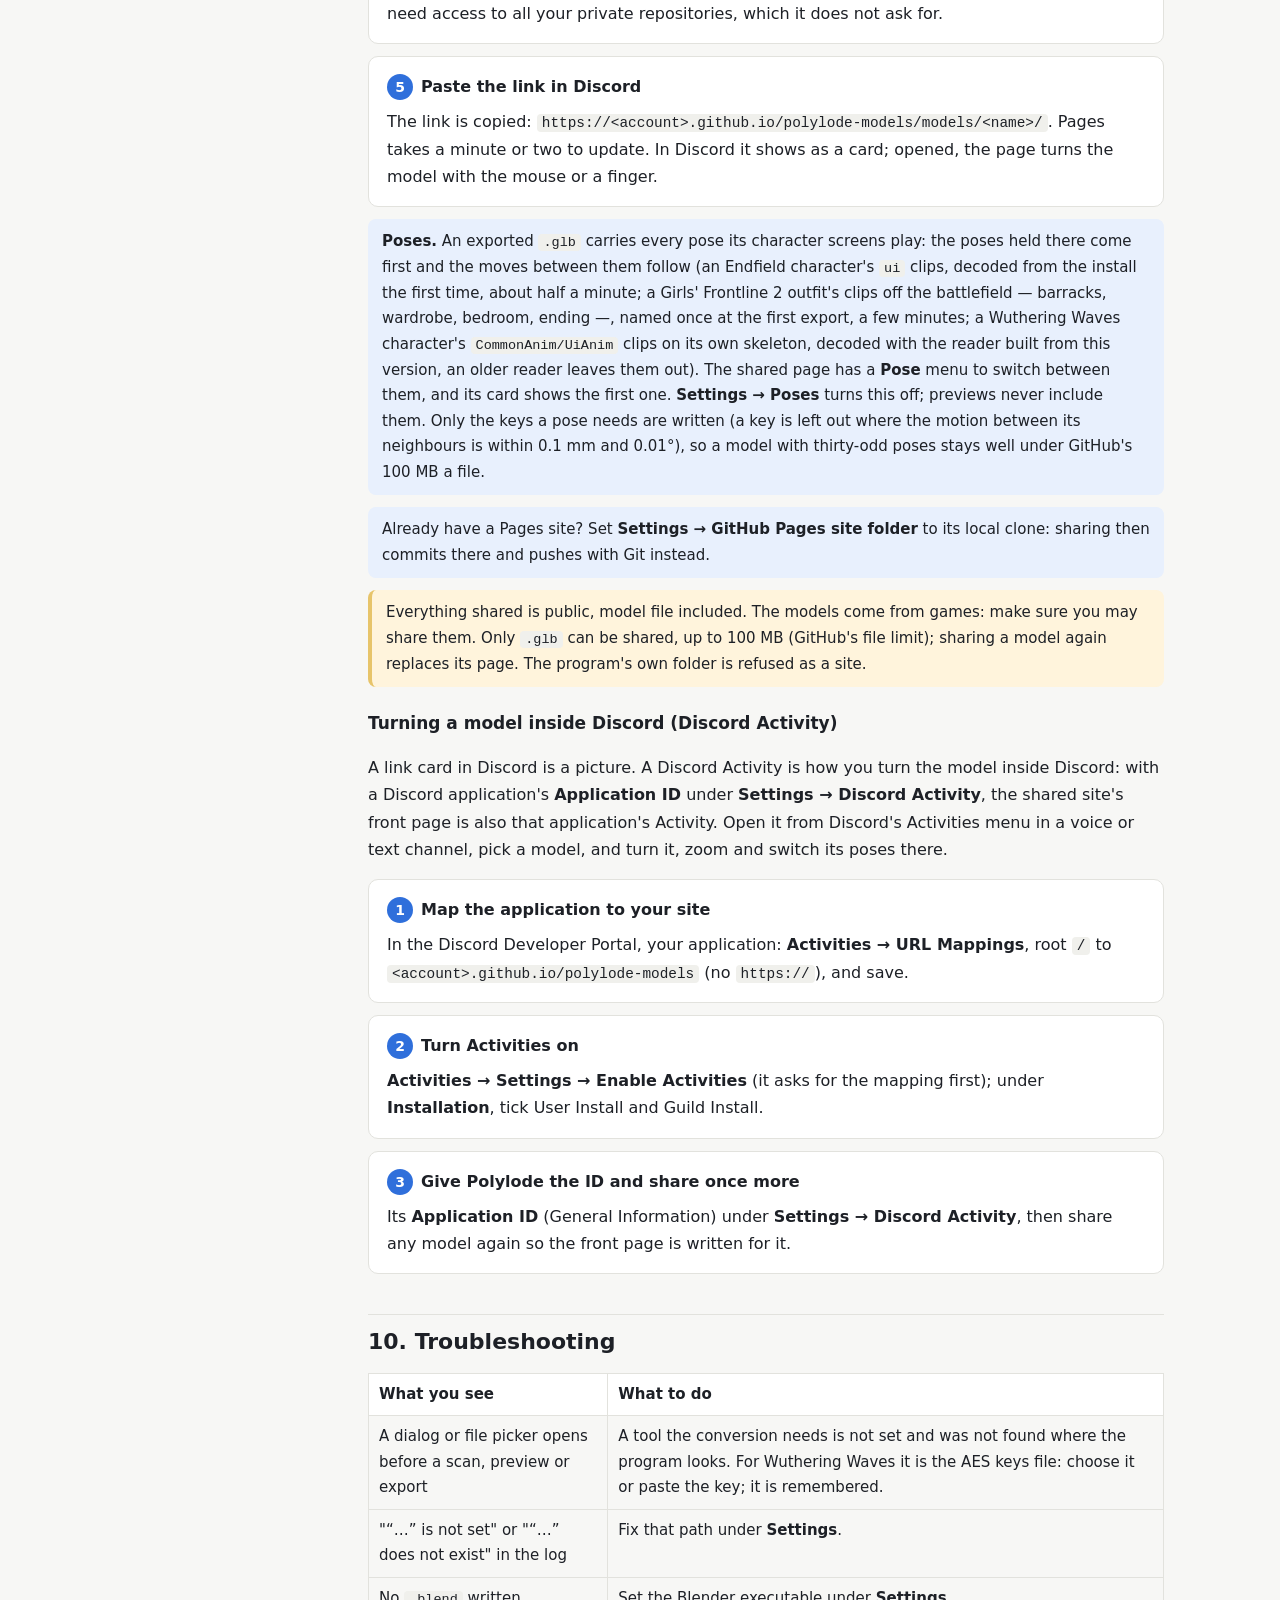
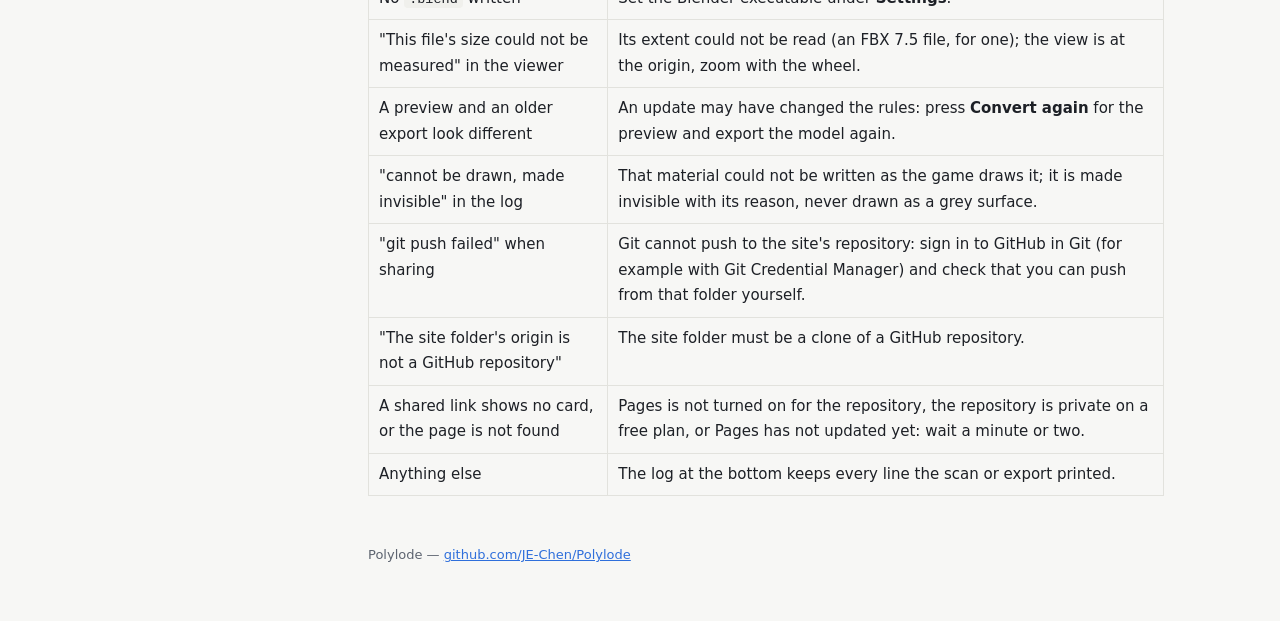
==== commit e6f512dc: "Export every display pose, held ones first, and write only the keys a pose needs Only the clips the " ====
--- a/docs/index.html
+++ b/docs/index.html
@@ -160,13 +160,14 @@
 <div class="step"><span class="n">5</span><strong class="title">Paste the link in Discord</strong>
   <p>The link is copied: <code>https://&lt;account&gt;.github.io/polylode-models/models/&lt;name&gt;/</code>. Pages takes a minute or two to
   update. In Discord it shows as a card; opened, the page turns the model with the mouse or a finger.</p></div>
-<div class="note"><b>Poses.</b> An Endfield character's exported <code>.glb</code> carries the poses its character screens hold (the
-game's looping <code>ui</code> clips, decoded from the install the first time, about half a minute). The shared page has a
+<div class="note"><b>Poses.</b> An exported <code>.glb</code> carries every pose its character screens play: the poses held
+there come first and the moves between them follow (an Endfield character's <code>ui</code> clips, decoded from the install the
+first time, about half a minute; a Girls' Frontline 2 outfit's clips off the battlefield — barracks, wardrobe, bedroom, ending —,
+named once at the first export, a few minutes; a Wuthering Waves character's <code>CommonAnim/UiAnim</code> clips on its own
+skeleton, decoded with the reader built from this version, an older reader leaves them out). The shared page has a
 <span class="ui">Pose</span> menu to switch between them, and its card shows the first one. <span class="ui">Settings → Poses</span>
-turns this off; previews never include them. A Girls' Frontline 2 outfit carries the idles it is shown in off the battlefield (barracks,
-wardrobe, bedroom, ending: the clips the game loops); the first export names the game's clips once, a few minutes. A Wuthering Waves character
-carries the poses its character screens loop (<code>CommonAnim/UiAnim</code>: the clips on its own skeleton that end where
-they start), decoded with the reader built from this version (an older reader leaves them out).</div>
+turns this off; previews never include them. Only the keys a pose needs are written (a key is left out where the motion between
+its neighbours is within 0.1 mm and 0.01°), so a model with thirty-odd poses stays well under GitHub's 100 MB a file.</div>
 <div class="note">Already have a Pages site? Set <span class="ui">Settings → GitHub Pages site folder</span> to its local clone: sharing then
 commits there and pushes with Git instead.</div>
 <div class="warn">Everything shared is public, model file included. The models come from games: make sure you may share them. Only
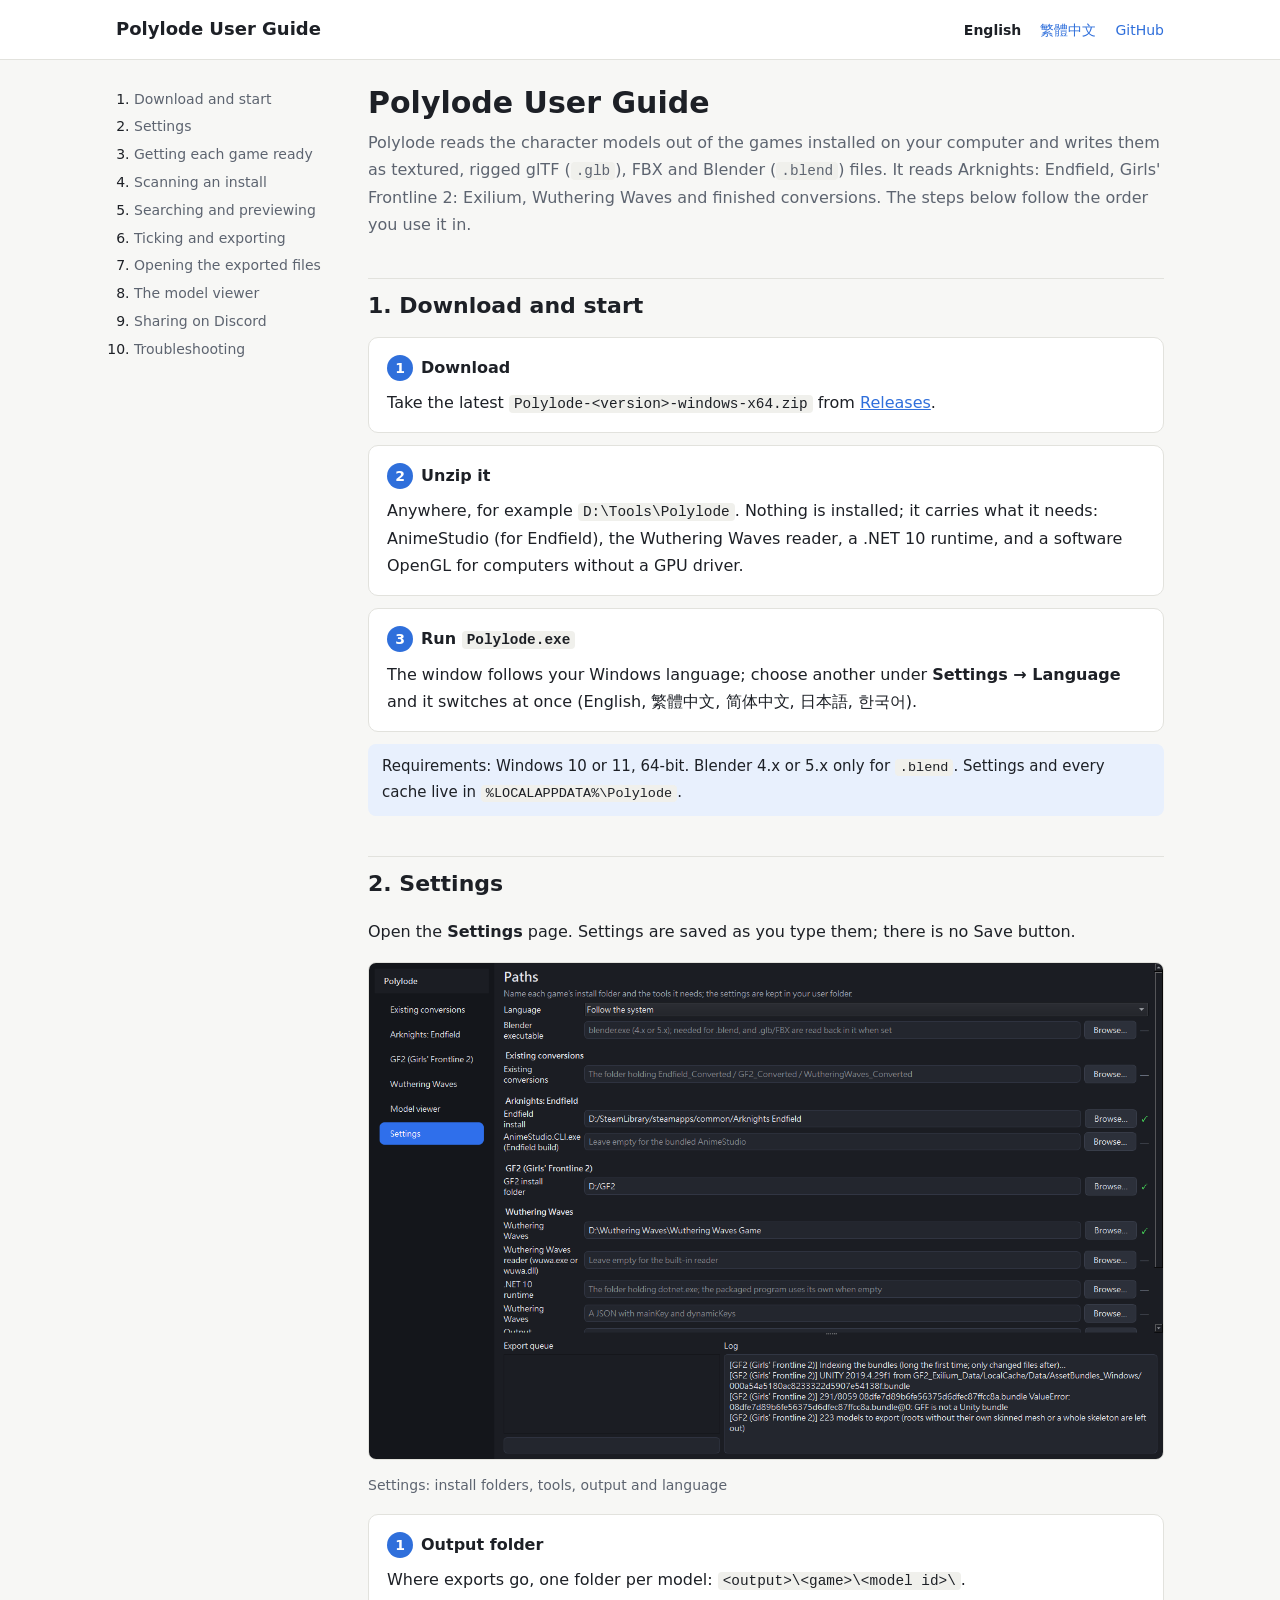
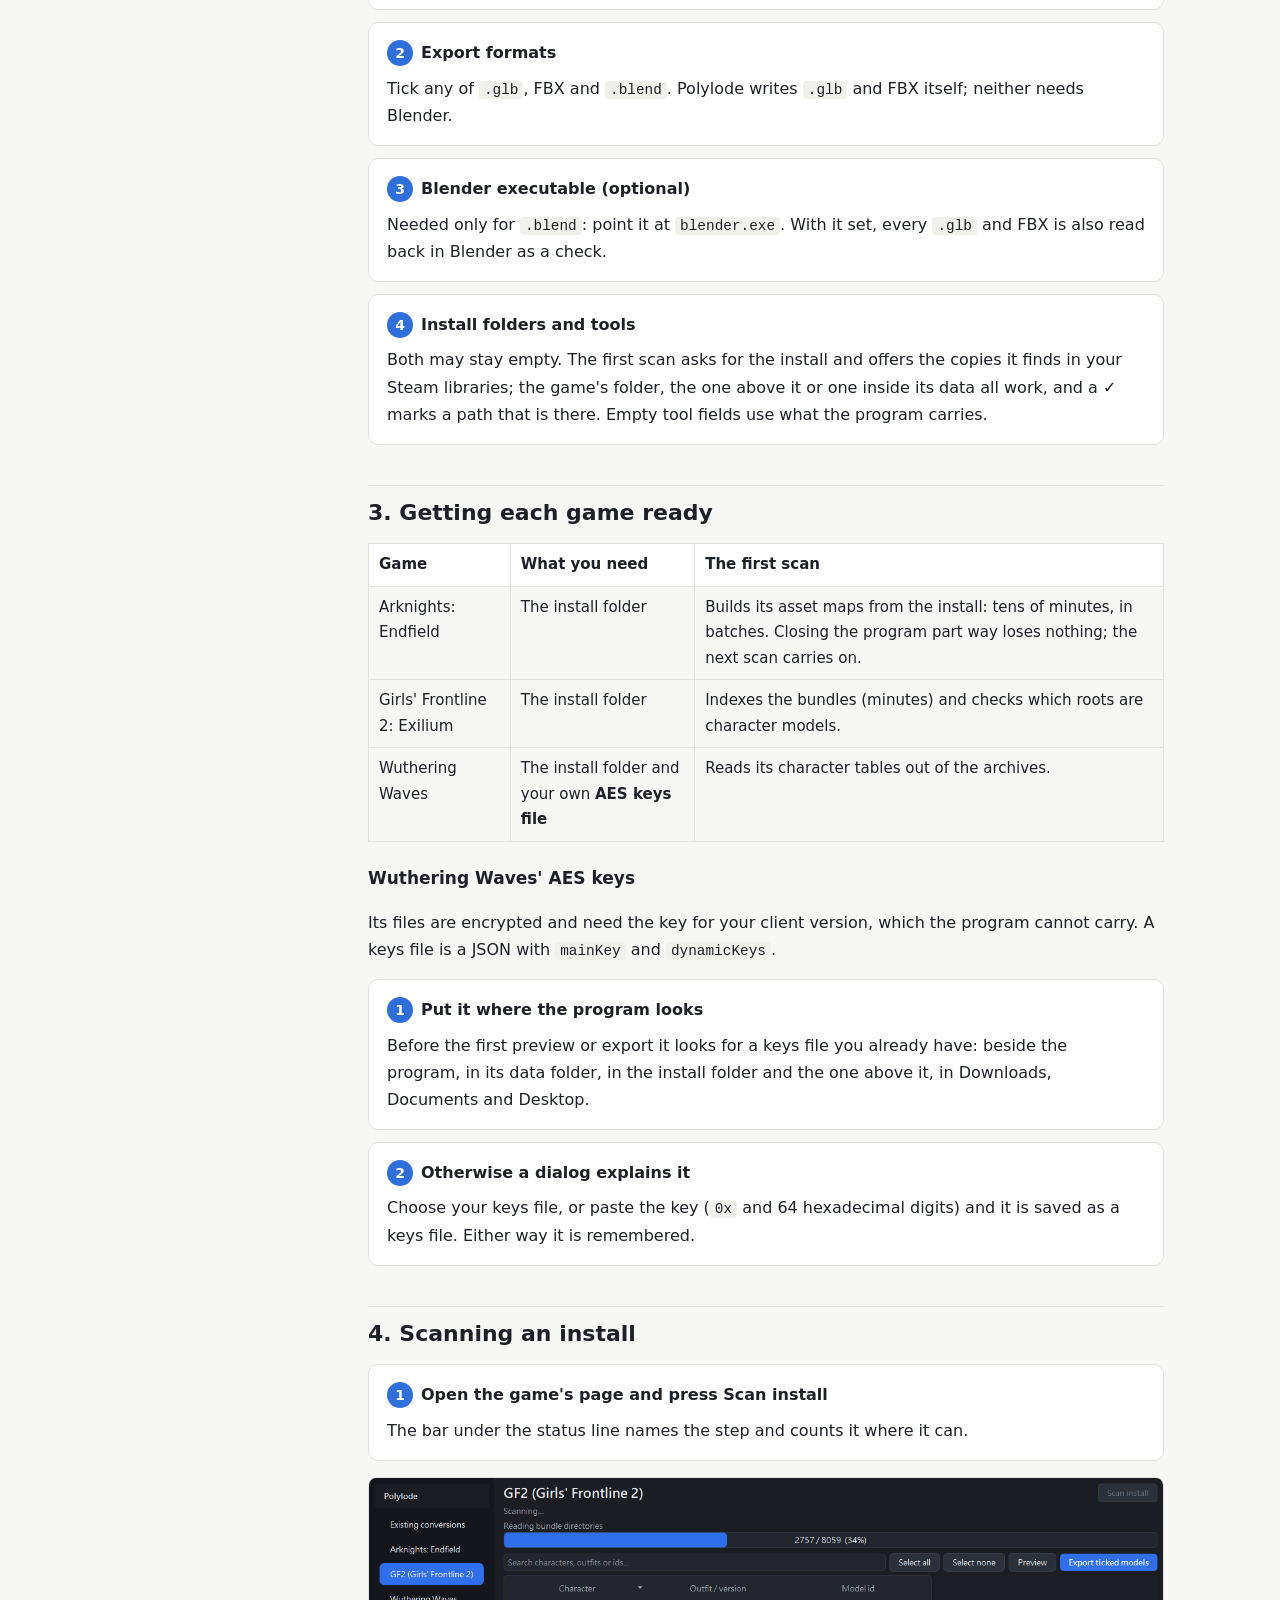
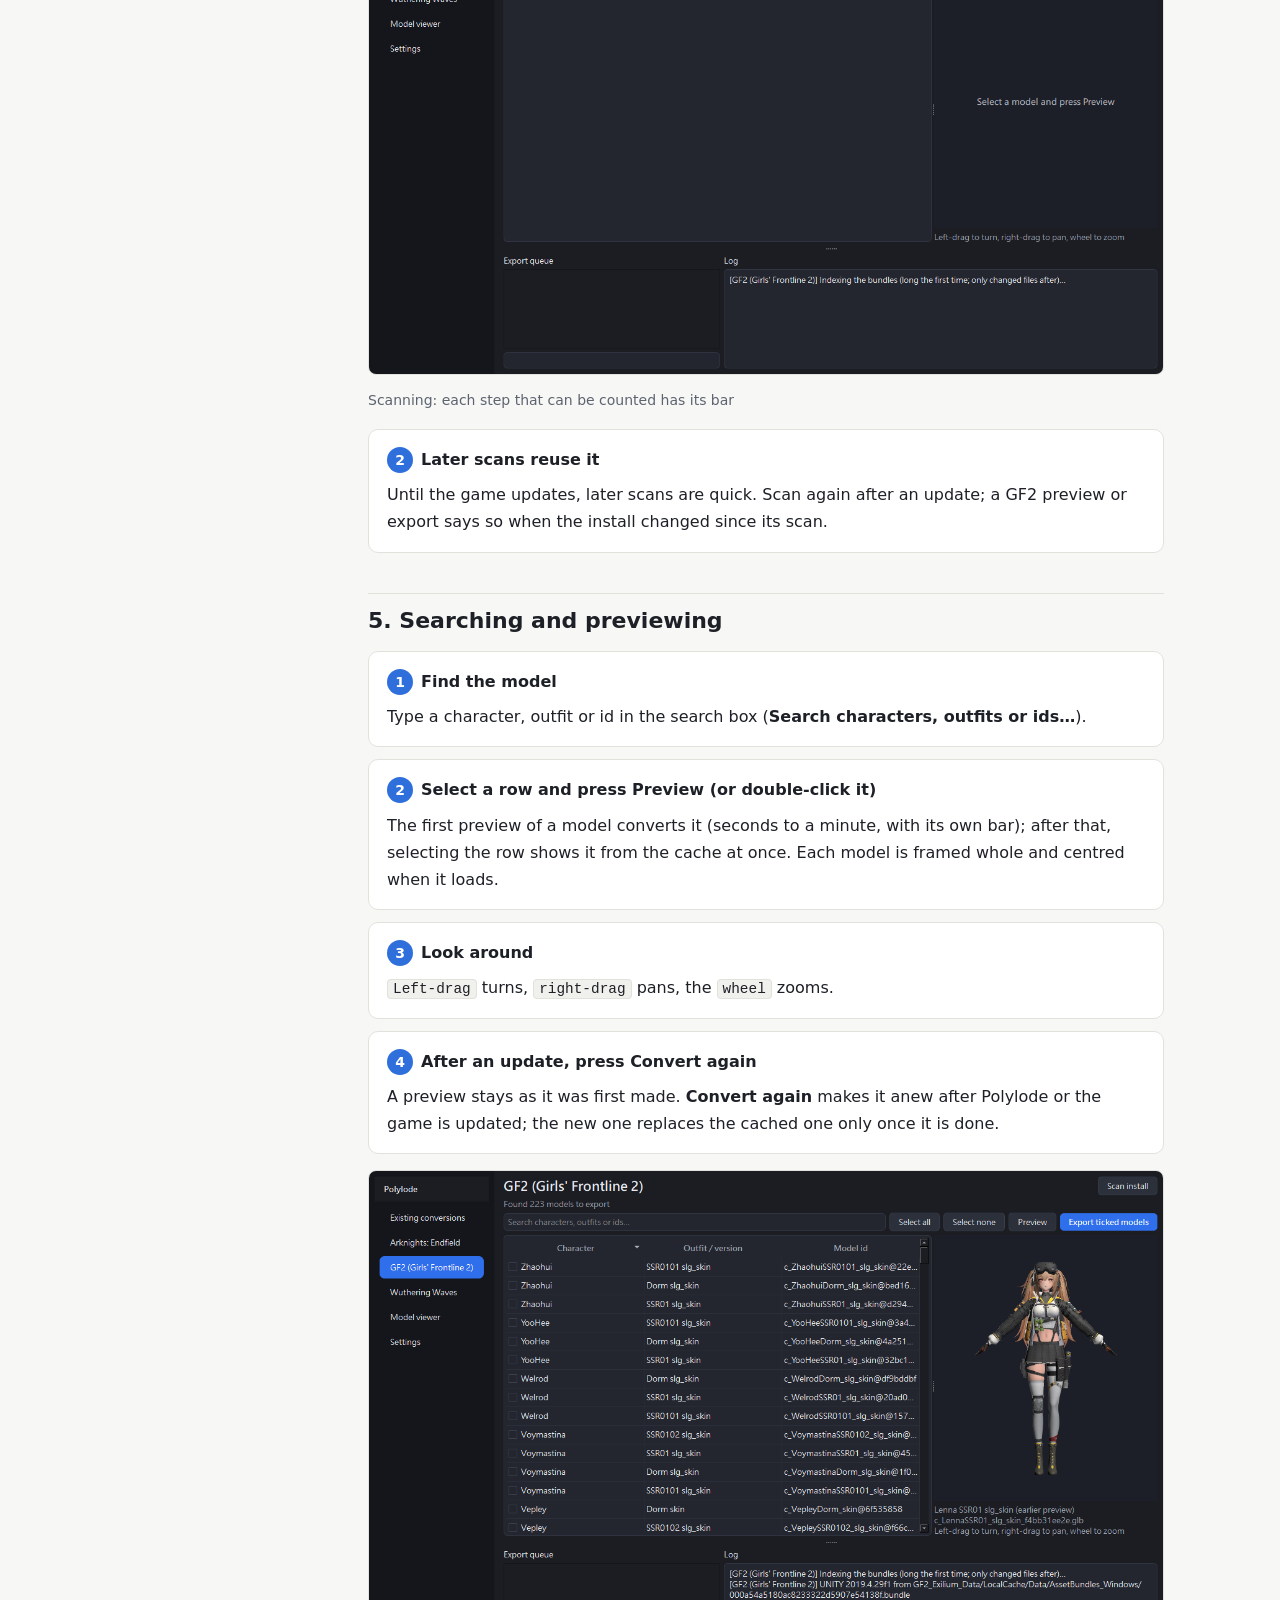
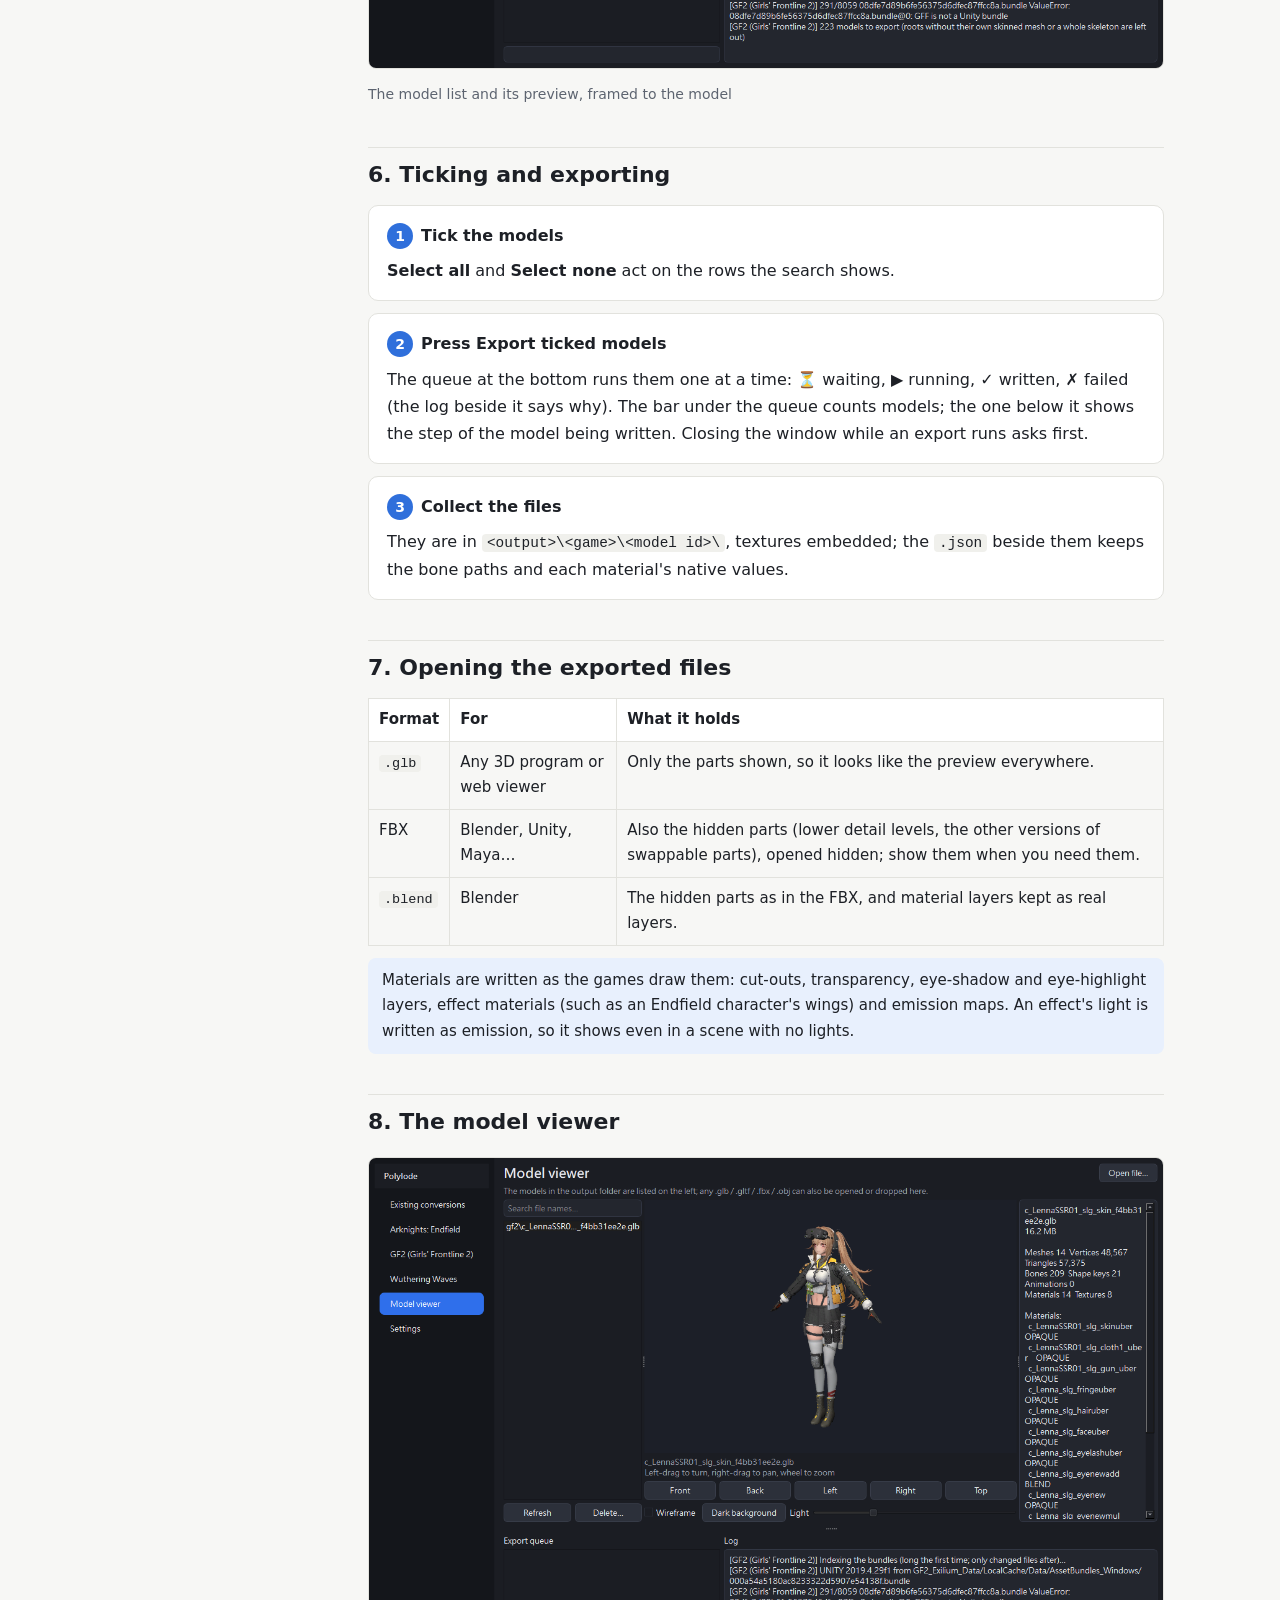
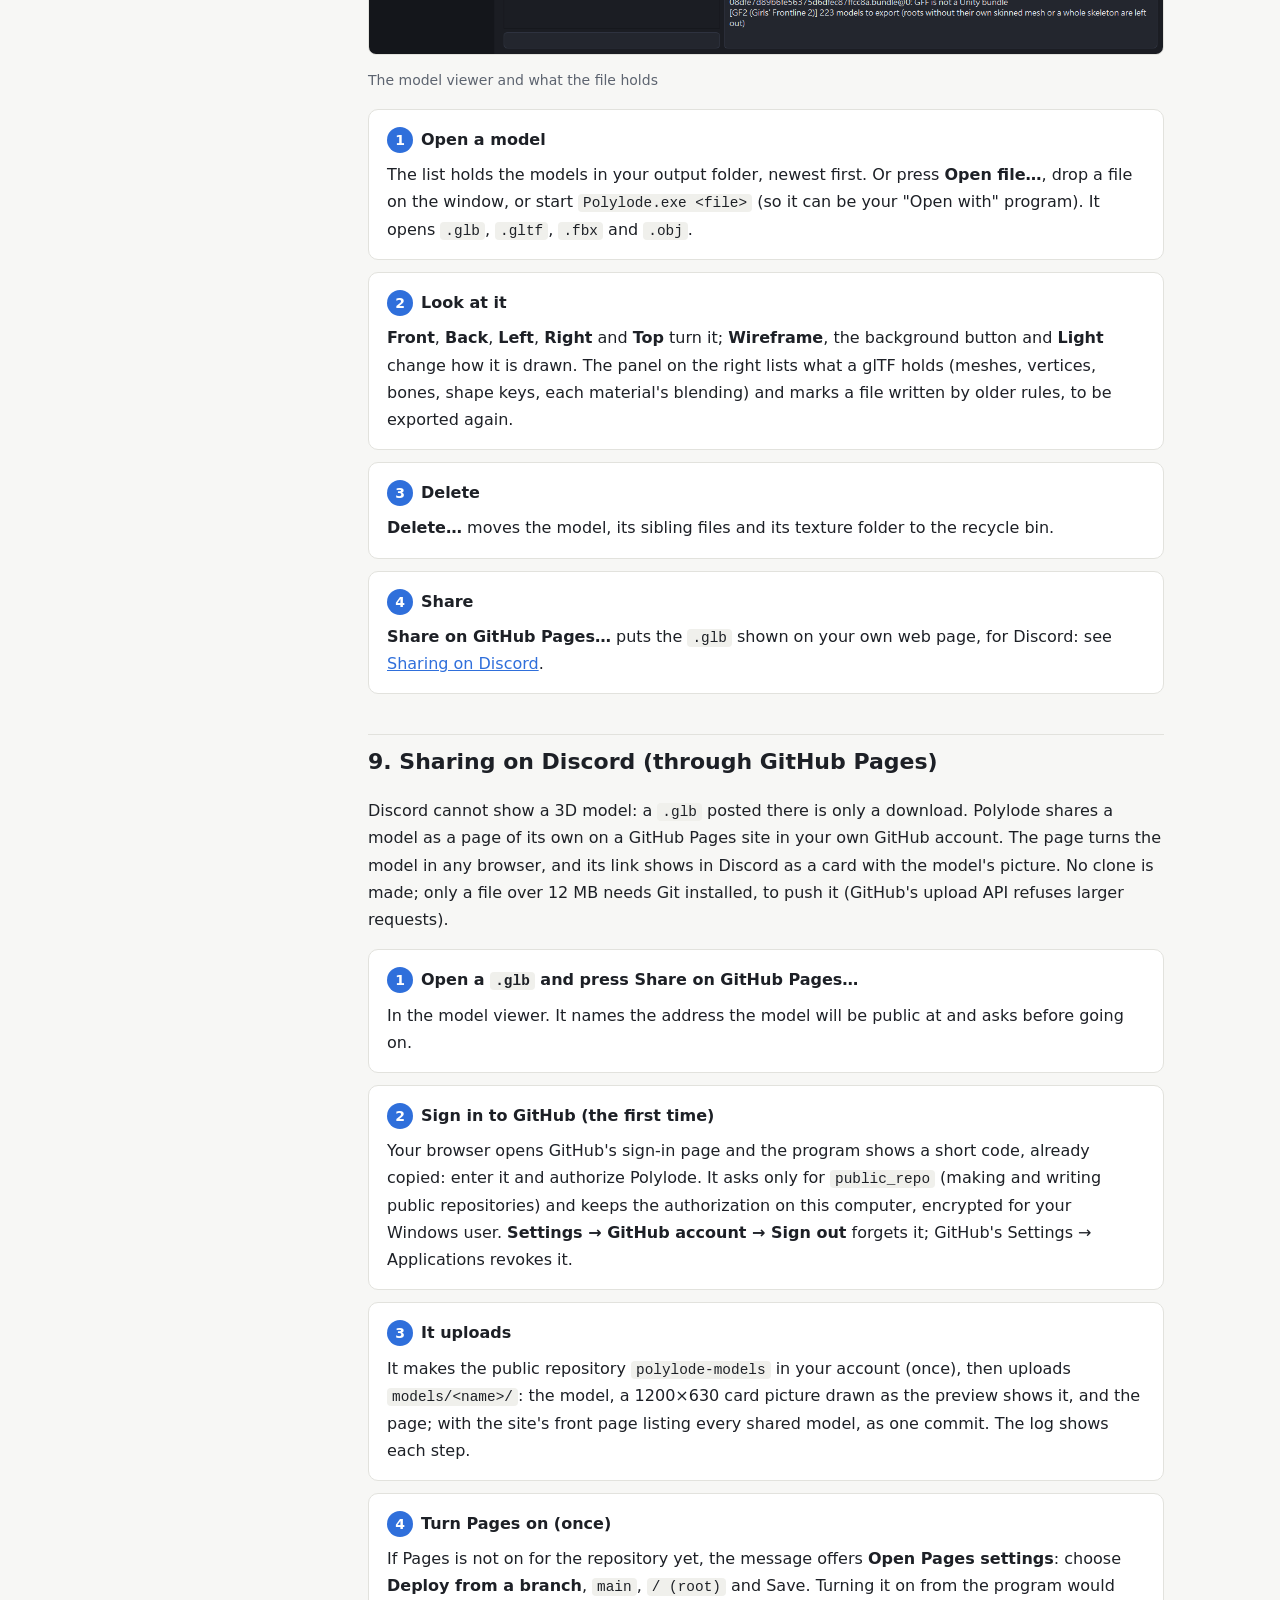
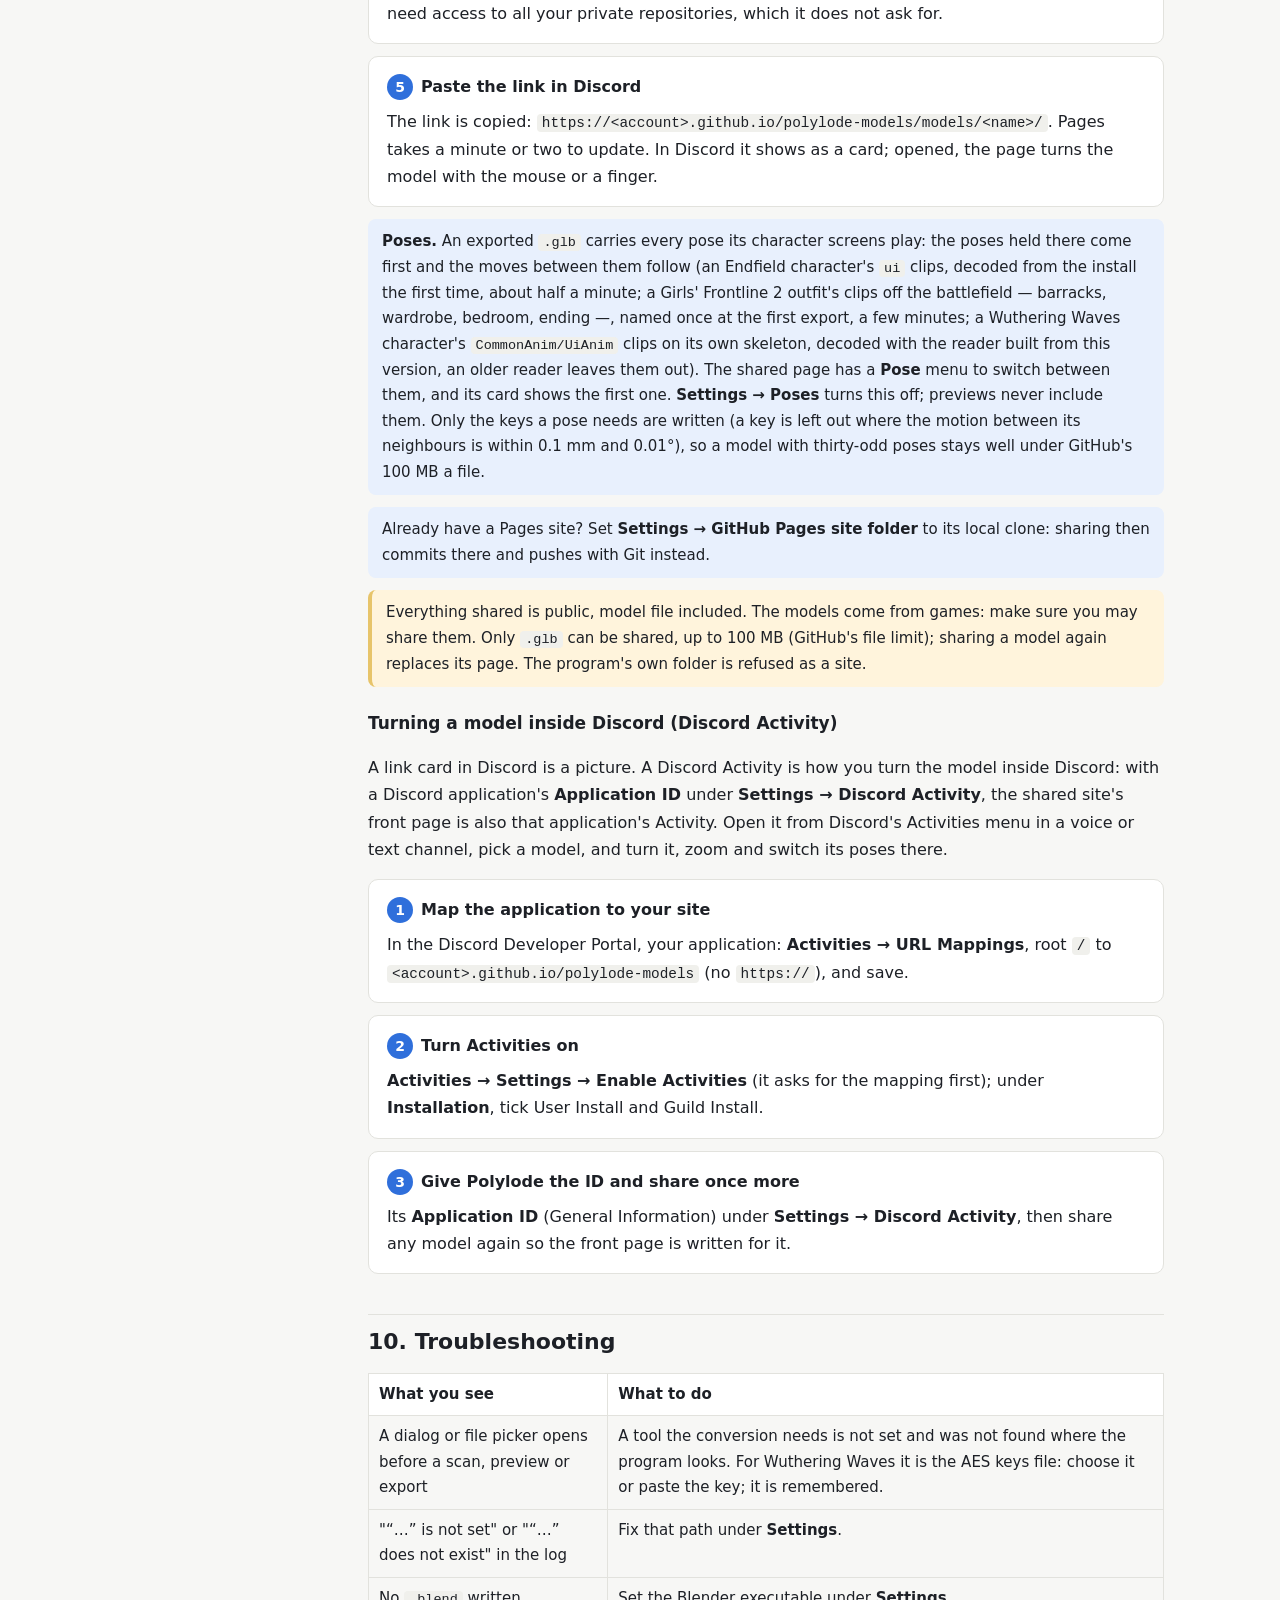
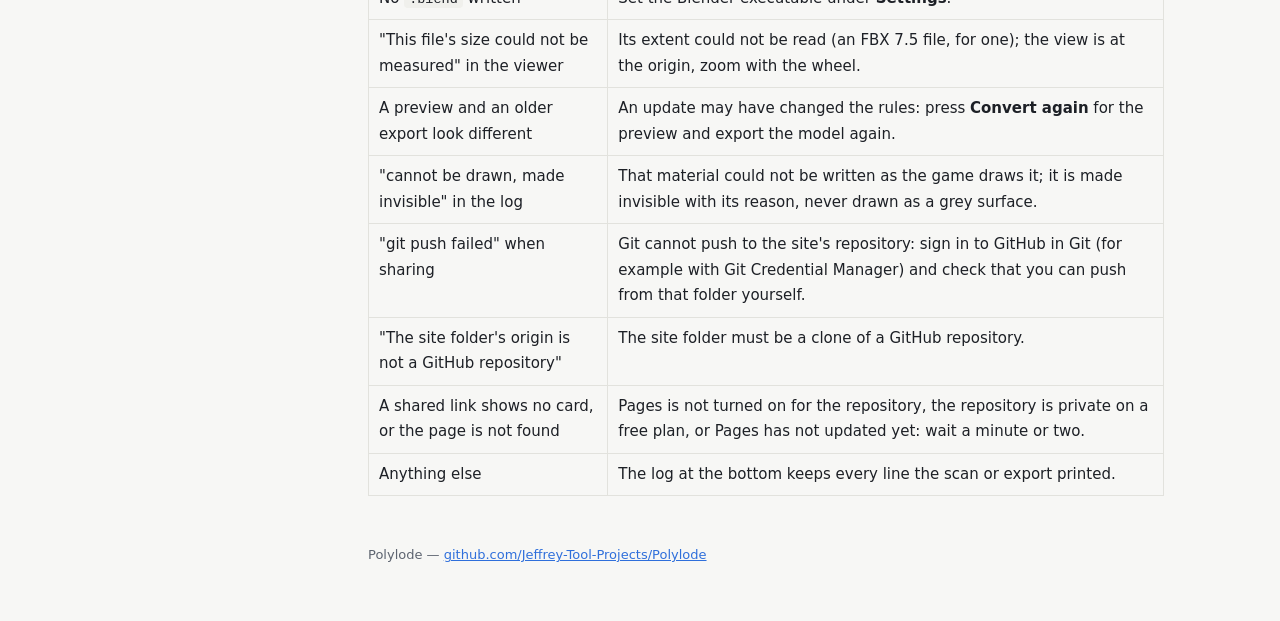
==== commit 4864b18a: "Hold an expression over the pose on the shared pages, let the Discord Activity set the light, bring " ====
--- a/docs/index.html
+++ b/docs/index.html
@@ -14,7 +14,7 @@
     <nav>
       <a class="current" href="./">English</a>
       <a href="zh-TW/">繁體中文</a>
-      <a href="https://github.com/JE-Chen/Polylode">GitHub</a>
+      <a href="https://github.com/Jeffrey-Tool-Projects/Polylode">GitHub</a>
     </nav>
   </div>
 </header>
@@ -43,7 +43,7 @@
 
 <h2 id="download">1. Download and start</h2>
 <div class="step"><span class="n">1</span><strong class="title">Download</strong>
-  <p>Take the latest <code>Polylode-&lt;version&gt;-windows-x64.zip</code> from <a href="https://github.com/JE-Chen/Polylode/releases">Releases</a>.</p></div>
+  <p>Take the latest <code>Polylode-&lt;version&gt;-windows-x64.zip</code> from <a href="https://github.com/Jeffrey-Tool-Projects/Polylode/releases">Releases</a>.</p></div>
 <div class="step"><span class="n">2</span><strong class="title">Unzip it</strong>
   <p>Anywhere, for example <code>D:\Tools\Polylode</code>. Nothing is installed; it carries what it needs: AnimeStudio (for Endfield),
   the Wuthering Waves reader, a .NET 10 runtime, and a software OpenGL for computers without a GPU driver.</p></div>
@@ -206,7 +206,7 @@
   <tr><td>Anything else</td><td>The log at the bottom keeps every line the scan or export printed.</td></tr>
 </table>
 
-<footer>Polylode — <a href="https://github.com/JE-Chen/Polylode">github.com/JE-Chen/Polylode</a></footer>
+<footer>Polylode — <a href="https://github.com/Jeffrey-Tool-Projects/Polylode">github.com/Jeffrey-Tool-Projects/Polylode</a></footer>
 </main>
 </div>
 </body>
